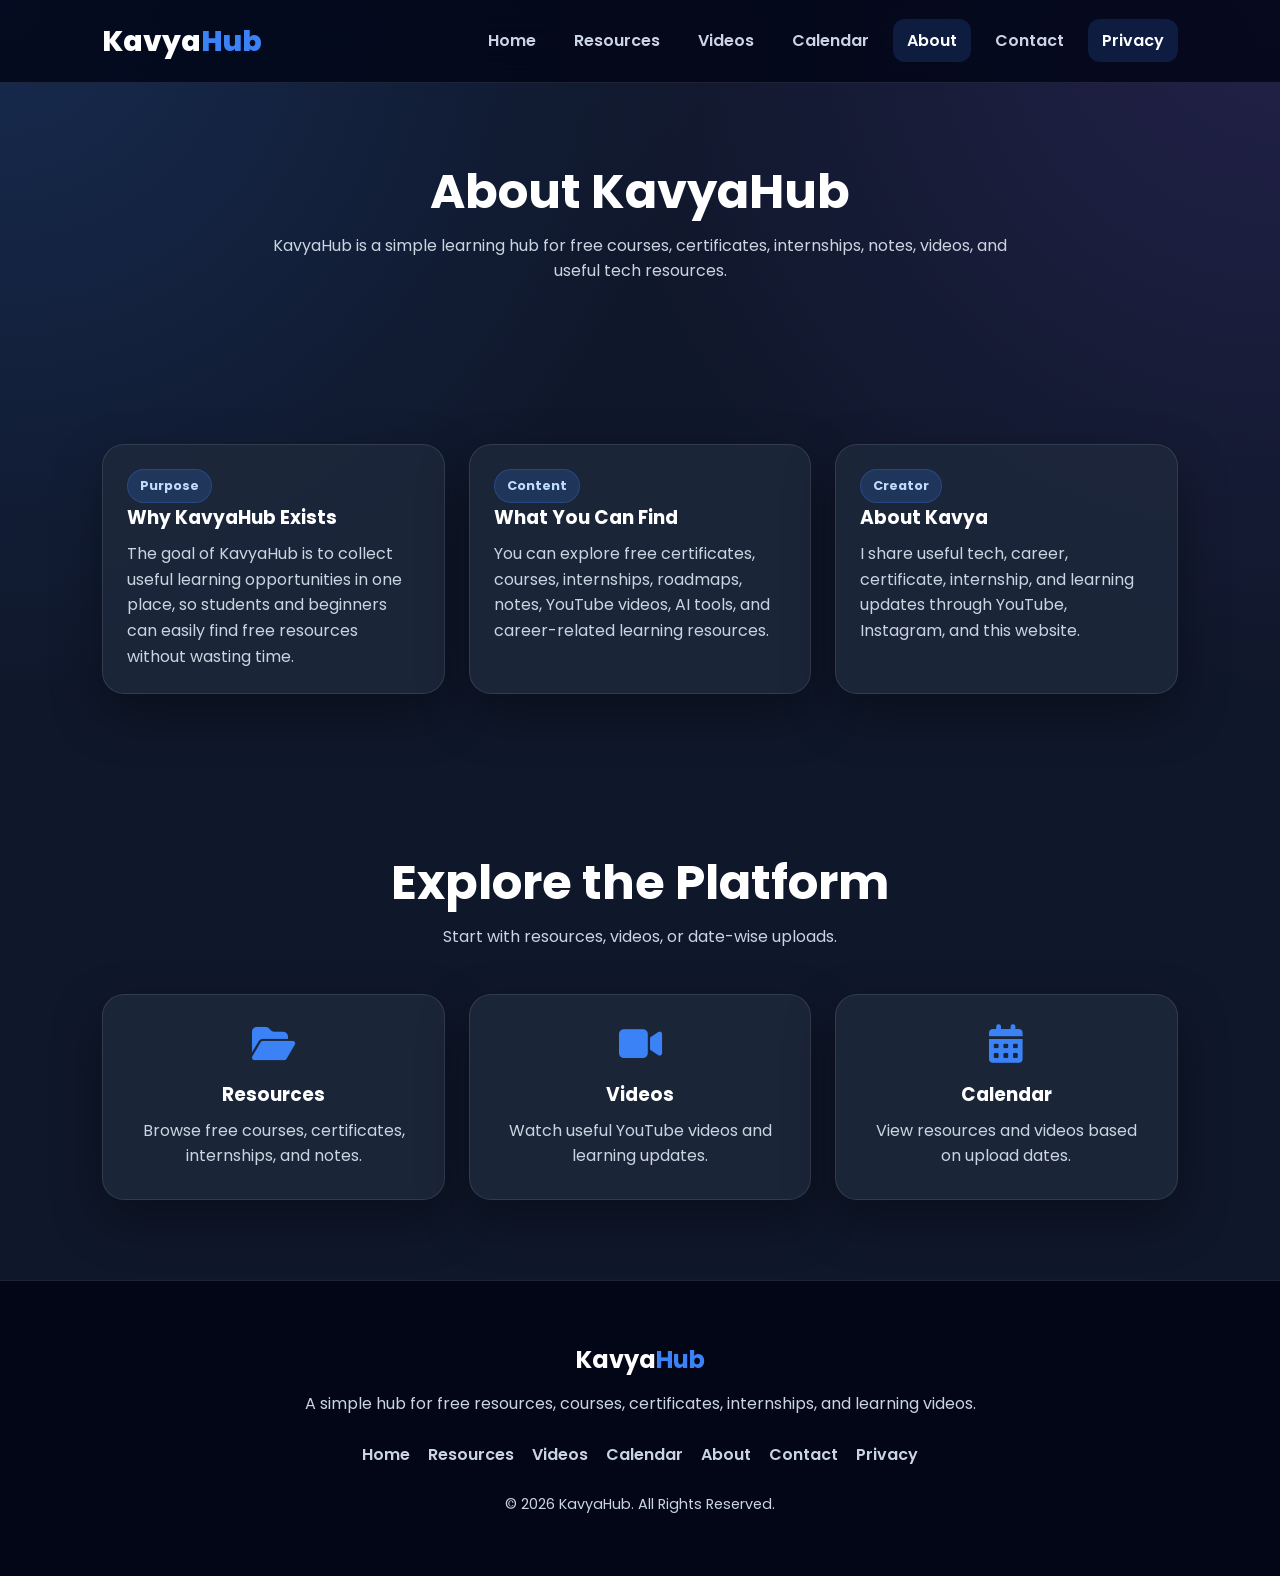
==== about.html @ aa21475f "Add resource view counter" ====
<!DOCTYPE html>
<html lang="en">
<head>
  <meta charset="UTF-8" />
  <meta name="viewport" content="width=device-width, initial-scale=1.0" />

  <title>About | KavyaHub</title>

  <link rel="stylesheet" href="css/style.css" />
  <link rel="stylesheet" href="css/responsive.css" />

  <link rel="preconnect" href="https://fonts.googleapis.com" />
  <link
    href="https://fonts.googleapis.com/css2?family=Poppins:wght@400;500;600;700;800&display=swap"
    rel="stylesheet"
  />

  <link
    rel="stylesheet"
    href="https://cdnjs.cloudflare.com/ajax/libs/font-awesome/6.5.1/css/all.min.css"
  />
</head>

<body>

<header class="main-header">
  <nav class="navbar">
    <div class="logo">
      <a href="index.html">Kavya<span>Hub</span></a>
    </div>

    <ul class="nav-links" id="navLinks">
      <li><a href="index.html">Home</a></li>
      <li><a href="resources.html">Resources</a></li>
      <li><a href="videos.html">Videos</a></li>
      <li><a href="calendar.html">Calendar</a></li>
      <li><a href="about.html">About</a></li>
      <li><a href="contact.html">Contact</a></li>
      <li><a href="privacy.html" class="active">Privacy</a></li>
    </ul>

    <div class="menu-icon" id="menuIcon">
      <i class="fa-solid fa-bars"></i>
    </div>
  </nav>
</header>

<section class="resources-hero">
  <div class="section-heading">
    <h1>About KavyaHub</h1>
    <p>
      KavyaHub is a simple learning hub for free courses, certificates,
      internships, notes, videos, and useful tech resources.
    </p>
  </div>
</section>

<section class="latest-section">
  <div class="latest-grid">

    <div class="resource-card">
      <span class="tag">Purpose</span>
      <h3>Why KavyaHub Exists</h3>
      <p>
        The goal of KavyaHub is to collect useful learning opportunities in one place,
        so students and beginners can easily find free resources without wasting time.
      </p>
    </div>

    <div class="resource-card">
      <span class="tag">Content</span>
      <h3>What You Can Find</h3>
      <p>
        You can explore free certificates, courses, internships, roadmaps, notes,
        YouTube videos, AI tools, and career-related learning resources.
      </p>
    </div>

    <div class="resource-card">
      <span class="tag">Creator</span>
      <h3>About Kavya</h3>
      <p>
        I share useful tech, career, certificate, internship, and learning updates
        through YouTube, Instagram, and this website.
      </p>
    </div>

  </div>
</section>

<section class="category-section">
  <div class="section-heading">
    <h2>Explore the Platform</h2>
    <p>Start with resources, videos, or date-wise uploads.</p>
  </div>

  <div class="category-grid">

    <a href="resources.html" class="category-card">
      <i class="fa-solid fa-folder-open"></i>
      <h3>Resources</h3>
      <p>Browse free courses, certificates, internships, and notes.</p>
    </a>

    <a href="videos.html" class="category-card">
      <i class="fa-solid fa-video"></i>
      <h3>Videos</h3>
      <p>Watch useful YouTube videos and learning updates.</p>
    </a>

    <a href="calendar.html" class="category-card">
      <i class="fa-solid fa-calendar-days"></i>
      <h3>Calendar</h3>
      <p>View resources and videos based on upload dates.</p>
    </a>

  </div>
</section>

<footer class="footer">
  <div class="footer-content">
    <h2>Kavya<span>Hub</span></h2>

    <p>
      A simple hub for free resources, courses, certificates, internships, and learning videos.
    </p>

    <div class="footer-links">
      <a href="index.html">Home</a>
      <a href="resources.html">Resources</a>
      <a href="videos.html">Videos</a>
      <a href="calendar.html">Calendar</a>
      <a href="about.html">About</a>
      <a href="contact.html">Contact</a>
      <a href="privacy.html">Privacy</a>
    </div>

    <p class="copyright">
      © 2026 KavyaHub. All Rights Reserved.
    </p>
  </div>
</footer>

<script src="js/main.js"></script>

</body>
</html>
---- css/style.css ----
* {
  margin: 0;
  padding: 0;
  box-sizing: border-box;
}

:root {
  --primary: #3b82f6;
  --secondary: #8b5cf6;
  --accent: #06b6d4;
  --dark: #020617;
  --bg: #0f172a;
  --card: rgba(30, 41, 59, 0.85);
  --card-solid: #1e293b;
  --border: rgba(148, 163, 184, 0.18);
  --text: #ffffff;
  --text-light: #cbd5e1;
  --muted: #94a3b8;
  --success: #22c55e;
  --danger: #ef4444;
  --shadow: 0 20px 50px rgba(0, 0, 0, 0.35);
}

html {
  scroll-behavior: smooth;
}

body {
  font-family: "Poppins", sans-serif;
  background:
    radial-gradient(circle at top left, rgba(59,130,246,0.18), transparent 35%),
    radial-gradient(circle at top right, rgba(139,92,246,0.15), transparent 35%),
    var(--bg);
  color: var(--text);
  line-height: 1.6;
  min-height: 100vh;
  overflow-x: hidden;
}

a {
  text-decoration: none;
  color: inherit;
}

img {
  max-width: 100%;
}

section {
  padding: 80px 8%;
}

.section-heading {
  text-align: center;
  margin-bottom: 45px;
}

.section-heading h1,
.section-heading h2 {
  font-size: clamp(2rem, 4vw, 3rem);
  margin-bottom: 12px;
  line-height: 1.2;
}

.section-heading p {
  color: var(--text-light);
  max-width: 760px;
  margin: auto;
}

/* BUTTONS */

.btn,
.small-btn,
.unlock-btn,
.continue-btn,
.video-watch-btn {
  border: none;
  cursor: pointer;
  font-family: inherit;
  font-weight: 700;
  transition: 0.25s ease;
}

.btn {
  padding: 14px 28px;
  border-radius: 14px;
  display: inline-flex;
  align-items: center;
  justify-content: center;
}

.primary-btn,
.small-btn,
.unlock-btn,
.video-watch-btn {
  background: linear-gradient(135deg, var(--primary), var(--secondary));
  color: white;
  box-shadow: 0 10px 25px rgba(59, 130, 246, 0.25);
}

.secondary-btn {
  border: 1px solid var(--border);
  color: white;
  background: rgba(255,255,255,0.04);
}

.primary-btn:hover,
.secondary-btn:hover,
.small-btn:hover,
.unlock-btn:hover,
.video-watch-btn:hover,
.continue-btn:hover {
  transform: translateY(-3px);
}

.small-btn {
  padding: 11px 18px;
  border-radius: 10px;
  font-size: 0.9rem;
}

.unlock-btn {
  width: 100%;
  margin-top: 20px;
  padding: 13px;
  border-radius: 12px;
}

/* NAVBAR */

.main-header {
  position: sticky;
  top: 0;
  z-index: 999;
  background: rgba(2, 6, 23, 0.82);
  backdrop-filter: blur(18px);
  border-bottom: 1px solid var(--border);
}

.navbar {
  display: flex;
  justify-content: space-between;
  align-items: center;
  padding: 18px 8%;
}

.logo a {
  font-size: 1.8rem;
  font-weight: 800;
}

.logo span {
  color: var(--primary);
}

.nav-links {
  display: flex;
  align-items: center;
  list-style: none;
  gap: 10px;
}

.nav-links a {
  color: var(--text-light);
  font-weight: 600;
  padding: 10px 14px;
  border-radius: 12px;
  transition: 0.25s;
}

.nav-links a.active,
.nav-links a:hover {
  color: white;
  background: rgba(59,130,246,0.16);
}

.menu-icon {
  display: none;
  font-size: 1.5rem;
  cursor: pointer;
}

/* HERO */

.hero-section {
  min-height: 88vh;
  display: flex;
  align-items: center;
  justify-content: center;
}

.resources-hero {
  padding-bottom: 35px;
}

.hero-content {
  text-align: center;
  max-width: 920px;
}

.profile-image {
  width: 170px;
  height: 170px;
  border-radius: 50%;
  border: 4px solid rgba(59,130,246,0.9);
  object-fit: cover;
  box-shadow: 0 0 45px rgba(59,130,246,0.35);
  margin-bottom: 25px;
}

.hero-content h1 {
  font-size: clamp(2.2rem, 5vw, 4rem);
  margin-bottom: 15px;
  line-height: 1.15;
}

.hero-content span {
  background: linear-gradient(135deg, var(--primary), var(--secondary), var(--accent));
  -webkit-background-clip: text;
  color: transparent;
}

.hero-bio {
  color: var(--text-light);
  max-width: 760px;
  margin: auto;
}

.hero-buttons {
  margin-top: 32px;
  display: flex;
  justify-content: center;
  gap: 16px;
  flex-wrap: wrap;
}

/* SEARCH */

.search-section {
  padding-top: 15px;
  padding-bottom: 30px;
}

.search-box {
  width: 100%;
  max-width: 780px;
  margin: auto;
  background: rgba(30,41,59,0.88);
  border: 1px solid var(--border);
  border-radius: 18px;
  padding: 16px 20px;
  display: flex;
  align-items: center;
  gap: 14px;
  box-shadow: var(--shadow);
}

.search-box input {
  width: 100%;
  background: transparent;
  border: none;
  outline: none;
  color: white;
  font-size: 1rem;
  font-family: inherit;
}

.search-box input::placeholder {
  color: var(--muted);
}

.search-box i {
  color: var(--primary);
  font-size: 1.1rem;
}

/* FILTERS */

.filter-section {
  padding-top: 10px;
  padding-bottom: 35px;
}

.filter-container {
  display: flex;
  justify-content: center;
  gap: 12px;
  flex-wrap: wrap;
}

.filter-btn,
.video-filter-btn {
  padding: 11px 18px;
  border-radius: 999px;
  background: rgba(30,41,59,0.8);
  border: 1px solid var(--border);
  color: var(--text-light);
  cursor: pointer;
  font-family: inherit;
  font-weight: 600;
  transition: 0.25s;
}

.filter-btn.active,
.filter-btn:hover,
.video-filter-btn.active,
.video-filter-btn:hover {
  background: linear-gradient(135deg, var(--primary), var(--secondary));
  color: white;
}

/* CARDS COMMON */

.social-cards,
.category-grid,
.latest-grid,
.resources-grid,
.video-grid {
  display: grid;
  grid-template-columns: repeat(auto-fit, minmax(260px, 1fr));
  gap: 24px;
}

.social-card,
.category-card,
.resource-card,
.account-card,
.featured-card,
.video-card {
  background: var(--card);
  border: 1px solid var(--border);
  border-radius: 22px;
  box-shadow: var(--shadow);
  transition: 0.25s ease;
}

.social-card:hover,
.category-card:hover,
.resource-card:hover,
.account-card:hover,
.video-card:hover,
.featured-card:hover {
  transform: translateY(-6px);
  border-color: rgba(59,130,246,0.45);
}

.social-card,
.category-card {
  padding: 30px;
  text-align: center;
}

.social-card i,
.category-card i {
  font-size: 2.4rem;
  margin-bottom: 16px;
  color: var(--primary);
}

.social-card h3,
.category-card h3,
.resource-card h3 {
  margin-bottom: 8px;
}

.social-card p,
.category-card p,
.resource-card p {
  color: var(--text-light);
}

/* ACCOUNT */

.account-list {
  display: flex;
  flex-direction: column;
  gap: 18px;
}

.account-card {
  padding: 22px;
  display: flex;
  align-items: center;
  justify-content: space-between;
  gap: 18px;
}

.account-card i {
  font-size: 2rem;
  color: var(--primary);
}

/* RESOURCE */

.resource-card {
  padding: 24px;
  overflow: hidden;
}

.resource-card small {
  display: inline-block;
  color: var(--muted);
  margin-top: 12px;
}

.tag {
  display: inline-flex;
  background: rgba(59,130,246,0.18);
  color: #bfdbfe;
  border: 1px solid rgba(59,130,246,0.25);
  padding: 6px 12px;
  border-radius: 999px;
  font-size: 0.8rem;
  font-weight: 700;
  text-transform: capitalize;
}

/* FEATURED */

.featured-resource {
  padding-top: 25px;
  padding-bottom: 45px;
}

.featured-card {
  max-width: 980px;
  margin: auto;
  padding: 34px;
  text-align: center;
  background:
    linear-gradient(135deg, rgba(59,130,246,0.16), rgba(139,92,246,0.12)),
    var(--card);
}

.featured-badge {
  display: inline-flex;
  margin-bottom: 16px;
  padding: 8px 14px;
  border-radius: 999px;
  background: rgba(250,204,21,0.12);
  color: #fde68a;
  border: 1px solid rgba(250,204,21,0.25);
  font-weight: 700;
}

.featured-actions {
  display: flex;
  justify-content: center;
  gap: 14px;
  margin-top: 20px;
  flex-wrap: wrap;
}

.featured-actions .unlock-btn,
.featured-actions .video-watch-btn {
  width: auto;
  margin-top: 0;
  padding: 13px 22px;
}

/* COUNT */

.resource-count-section {
  padding-top: 10px;
  padding-bottom: 20px;
  text-align: center;
}

.resource-count-section h3 {
  color: var(--text-light);
}

.resource-count-section span {
  color: white;
}

/* VIDEO */

.video-grid {
  grid-template-columns: repeat(auto-fit, minmax(320px, 1fr));
}

.video-card {
  overflow: hidden;
}

.video-card iframe {
  width: 100%;
  height: 250px;
  border: none;
}

.video-card h3 {
  padding: 20px;
}

.video-thumbnail {
  width: 100%;
  height: 220px;
  object-fit: contain;
  background: #020617;
  border-radius: 16px;
  margin-bottom: 16px;
  border: 1px solid var(--border);
}

.center-btn {
  text-align: center;
  margin-top: 35px;
}

/* EMPTY STATE */

.empty-state {
  text-align: center;
  padding: 55px 20px;
  color: var(--text-light);
}

.empty-state i {
  font-size: 3rem;
  color: var(--primary);
  margin-bottom: 15px;
}

/* POPUP */

.popup-overlay {
  position: fixed;
  inset: 0;
  background: rgba(2,6,23,0.82);
  backdrop-filter: blur(8px);
  display: none;
  justify-content: center;
  align-items: center;
  z-index: 9999;
  padding: 20px;
}

.popup-box {
  background: #1e293b;
  width: 100%;
  max-width: 520px;
  padding: 34px;
  border-radius: 24px;
  text-align: center;
  position: relative;
  border: 1px solid var(--border);
  box-shadow: var(--shadow);
}

.popup-box h2 {
  margin-bottom: 12px;
}

.popup-box p {
  color: var(--text-light);
}

.popup-close {
  position: absolute;
  top: 14px;
  right: 14px;
  background: rgba(255,255,255,0.06);
  color: white;
  border: none;
  cursor: pointer;
  font-size: 1.1rem;
  width: 36px;
  height: 36px;
  border-radius: 50%;
}

.popup-buttons {
  display: flex;
  gap: 14px;
  margin-top: 24px;
  justify-content: center;
  flex-wrap: wrap;
}

.popup-social-btn {
  padding: 13px 20px;
  border-radius: 13px;
  color: white;
  font-weight: 700;
  min-width: 145px;
  transition: 0.25s;
}

.popup-social-btn:hover {
  transform: translateY(-3px);
}

.youtube-btn {
  background: #ff0000;
}

.insta-btn {
  background: linear-gradient(135deg, #f58529, #dd2a7b, #8134af);
}

.continue-btn {
  width: 100%;
  margin-top: 20px;
  padding: 14px;
  border-radius: 13px;
  background: var(--success);
  color: white;
}

/* FOOTER */

.footer {
  background: rgba(2,6,23,0.95);
  border-top: 1px solid var(--border);
  padding: 60px 8%;
  text-align: center;
}

.footer-content h2 {
  margin-bottom: 12px;
}

.footer-content span {
  color: var(--primary);
}

.footer-content p {
  color: var(--text-light);
}

.footer-links {
  margin: 25px 0;
  display: flex;
  justify-content: center;
  gap: 18px;
  flex-wrap: wrap;
}

.footer-links a {
  color: var(--text-light);
  font-weight: 600;
}

.footer-links a:hover {
  color: var(--primary);
}

.copyright {
  margin-top: 20px;
  font-size: 0.9rem;
}

.filter-toggle-btn {
  background: linear-gradient(135deg, var(--primary), var(--secondary));
  color: white;
  border: none;
  padding: 10px 14px;
  border-radius: 12px;
  cursor: pointer;
  font-weight: 700;
  display: flex;
  align-items: center;
  gap: 8px;
}

.filter-panel-section {
  padding-top: 0;
  padding-bottom: 30px;
}

.filter-panel {
  max-width: 780px;
  margin: auto;
  background: rgba(30, 41, 59, 0.92);
  border: 1px solid var(--border);
  border-radius: 18px;
  padding: 18px;
  box-shadow: var(--shadow);
}

.filter-panel-header {
  display: flex;
  align-items: center;
  justify-content: space-between;
  margin-bottom: 15px;
}

.filter-panel-header button {
  background: rgba(239, 68, 68, 0.18);
  color: #fecaca;
  border: 1px solid rgba(239, 68, 68, 0.3);
  padding: 8px 12px;
  border-radius: 10px;
  cursor: pointer;
}

.filter-options {
  display: grid;
  grid-template-columns: repeat(auto-fit, minmax(150px, 1fr));
  gap: 12px;
}

.filter-options label {
  background: rgba(15, 23, 42, 0.8);
  border: 1px solid var(--border);
  padding: 12px;
  border-radius: 12px;
  cursor: pointer;
  color: var(--text-light);
  display: flex;
  gap: 10px;
  align-items: center;
}

.active-filters {
  margin-top: 15px;
  display: flex;
  gap: 8px;
  flex-wrap: wrap;
}

.active-filter-chip {
  background: rgba(59, 130, 246, 0.18);
  color: #bfdbfe;
  border: 1px solid rgba(59, 130, 246, 0.25);
  padding: 6px 10px;
  border-radius: 999px;
  font-size: 0.8rem;
}

.tag-row {
  display: flex;
  flex-wrap: wrap;
  gap: 8px;
  margin-bottom: 12px;
}
---- css/responsive.css ----
@media (max-width: 1100px) {
  section {
    padding: 70px 6%;
  }

  .navbar {
    padding: 18px 6%;
  }

  .resources-grid,
  .latest-grid,
  .category-grid,
  .social-cards {
    grid-template-columns: repeat(auto-fit, minmax(240px, 1fr));
  }
}

@media (max-width: 768px) {
  section {
    padding: 55px 5%;
  }

  .navbar {
    padding: 16px 5%;
  }

  .menu-icon {
    display: block;
    color: white;
  }

  .nav-links {
    position: fixed;
    top: 70px;
    right: -100%;
    width: 82%;
    max-width: 320px;
    height: calc(100vh - 70px);
    background: rgba(2, 6, 23, 0.98);
    border-left: 1px solid rgba(148, 163, 184, 0.18);
    flex-direction: column;
    align-items: stretch;
    justify-content: flex-start;
    padding: 25px;
    transition: 0.35s ease;
    gap: 12px;
    z-index: 999;
  }

  .nav-links.active {
    right: 0;
  }

  .nav-links li {
    width: 100%;
  }

  .nav-links a {
    display: block;
    width: 100%;
    padding: 14px 16px;
  }

  .hero-section {
    min-height: auto;
    padding-top: 70px;
    padding-bottom: 70px;
  }

  .hero-content h1 {
    font-size: 2.2rem;
  }

  .hero-bio {
    font-size: 0.95rem;
  }

  .hero-buttons,
  .featured-actions {
    flex-direction: column;
    align-items: center;
  }

  .btn,
  .featured-actions .unlock-btn,
  .featured-actions .video-watch-btn {
    width: 100%;
    max-width: 320px;
  }

  .section-heading {
    margin-bottom: 32px;
  }

  .section-heading h1,
  .section-heading h2 {
    font-size: 2rem;
  }

  .search-box {
    max-width: 100%;
    padding: 14px 16px;
  }

  .filter-container {
    justify-content: flex-start;
    overflow-x: auto;
    flex-wrap: nowrap;
    padding-bottom: 8px;
  }

  .filter-btn,
  .video-filter-btn {
    flex: 0 0 auto;
    white-space: nowrap;
  }

  .resources-grid,
  .latest-grid,
  .category-grid,
  .social-cards,
  .video-grid {
    grid-template-columns: 1fr;
  }

  .resource-card,
  .category-card,
  .social-card,
  .featured-card {
    border-radius: 18px;
  }

  .account-card {
    flex-direction: column;
    text-align: center;
  }

  .video-thumbnail {
    height: 200px;
  }

  .popup-buttons {
    flex-direction: column;
  }

  .popup-social-btn {
    width: 100%;
  }

  .footer-links {
    gap: 12px;
  }
}

@media (max-width: 480px) {
  section {
    padding: 45px 4%;
  }

  .logo a {
    font-size: 1.45rem;
  }

  .hero-content h1 {
    font-size: 1.85rem;
  }

  .section-heading h1,
  .section-heading h2 {
    font-size: 1.65rem;
  }

  .profile-image {
    width: 125px;
    height: 125px;
  }

  .resource-card,
  .category-card,
  .social-card,
  .featured-card,
  .popup-box {
    padding: 20px;
  }

  .video-thumbnail {
    height: 180px;
  }

  .small-btn,
  .unlock-btn {
    width: 100%;
    text-align: center;
  }

  .resource-card div[style*="display:flex"] {
    flex-direction: column;
  }
}

@media (max-width: 360px) {
  .hero-content h1 {
    font-size: 1.6rem;
  }

  .hero-bio,
  .section-heading p,
  .resource-card p {
    font-size: 0.9rem;
  }

  .video-thumbnail {
    height: 160px;
  }
}

@media (max-width: 600px) {
  .popup-overlay {
    align-items: flex-end;
    padding: 0;
  }

  .popup-box {
    width: 100%;
    max-width: 100%;
    border-radius: 24px 24px 0 0;
    padding: 24px 18px;
  }

  .popup-buttons {
    flex-direction: column;
    gap: 12px;
  }

  .popup-social-btn,
  .continue-btn {
    width: 100%;
    text-align: center;
    font-size: 0.95rem;
  }
}

@media (max-width: 600px) {
  .popup-overlay {
    align-items: flex-end;
    justify-content: center;
    padding: 0;
    overflow-x: hidden;
  }

  .popup-box {
    width: 100%;
    max-width: 100%;
    max-height: 80vh;
    overflow-y: auto;
    border-radius: 24px 24px 0 0;
    padding: 26px 18px 22px;
    margin: 0;
  }

  .popup-box h2 {
    font-size: 1.25rem;
    line-height: 1.3;
    padding: 0 28px;
  }

  .popup-box p {
    font-size: 0.92rem;
    line-height: 1.6;
    max-width: 100%;
    word-break: normal;
  }

  .popup-buttons {
    width: 100%;
    flex-direction: column;
    gap: 12px;
  }

  .popup-social-btn,
  .continue-btn {
    width: 100%;
    min-width: 0;
    display: block;
    text-align: center;
    padding: 14px 16px;
  }

  .popup-close {
    top: 12px;
    right: 12px;
  }
}

/* FINAL MOBILE POPUP FIX */
@media (max-width: 600px) {
  html,
  body {
    width: 100%;
    max-width: 100%;
    overflow-x: hidden !important;
  }

  .popup-overlay {
    position: fixed !important;
    inset: 0 !important;
    width: 100vw !important;
    height: 100dvh !important;
    padding: 0 10px 10px !important;
    display: none;
    align-items: flex-end !important;
    justify-content: center !important;
    overflow: hidden !important;
  }

  .popup-box {
    width: calc(100vw - 20px) !important;
    max-width: calc(100vw - 20px) !important;
    margin: 0 auto !important;
    padding: 22px 16px 18px !important;
    border-radius: 22px !important;
    transform: none !important;
  }

  .popup-box h2 {
    font-size: 1.15rem !important;
    line-height: 1.35 !important;
    padding: 0 32px !important;
  }

  .popup-box p {
    font-size: 0.88rem !important;
    line-height: 1.55 !important;
    white-space: normal !important;
    overflow-wrap: break-word !important;
  }

  .popup-buttons {
    width: 100% !important;
    display: flex !important;
    flex-direction: column !important;
    gap: 10px !important;
  }

  .popup-social-btn,
  .continue-btn {
    width: 100% !important;
    max-width: 100% !important;
    min-width: 0 !important;
    display: block !important;
    text-align: center !important;
    padding: 13px 14px !important;
    font-size: 0.9rem !important;
  }

  .popup-close {
    top: 10px !important;
    right: 10px !important;
  }
}
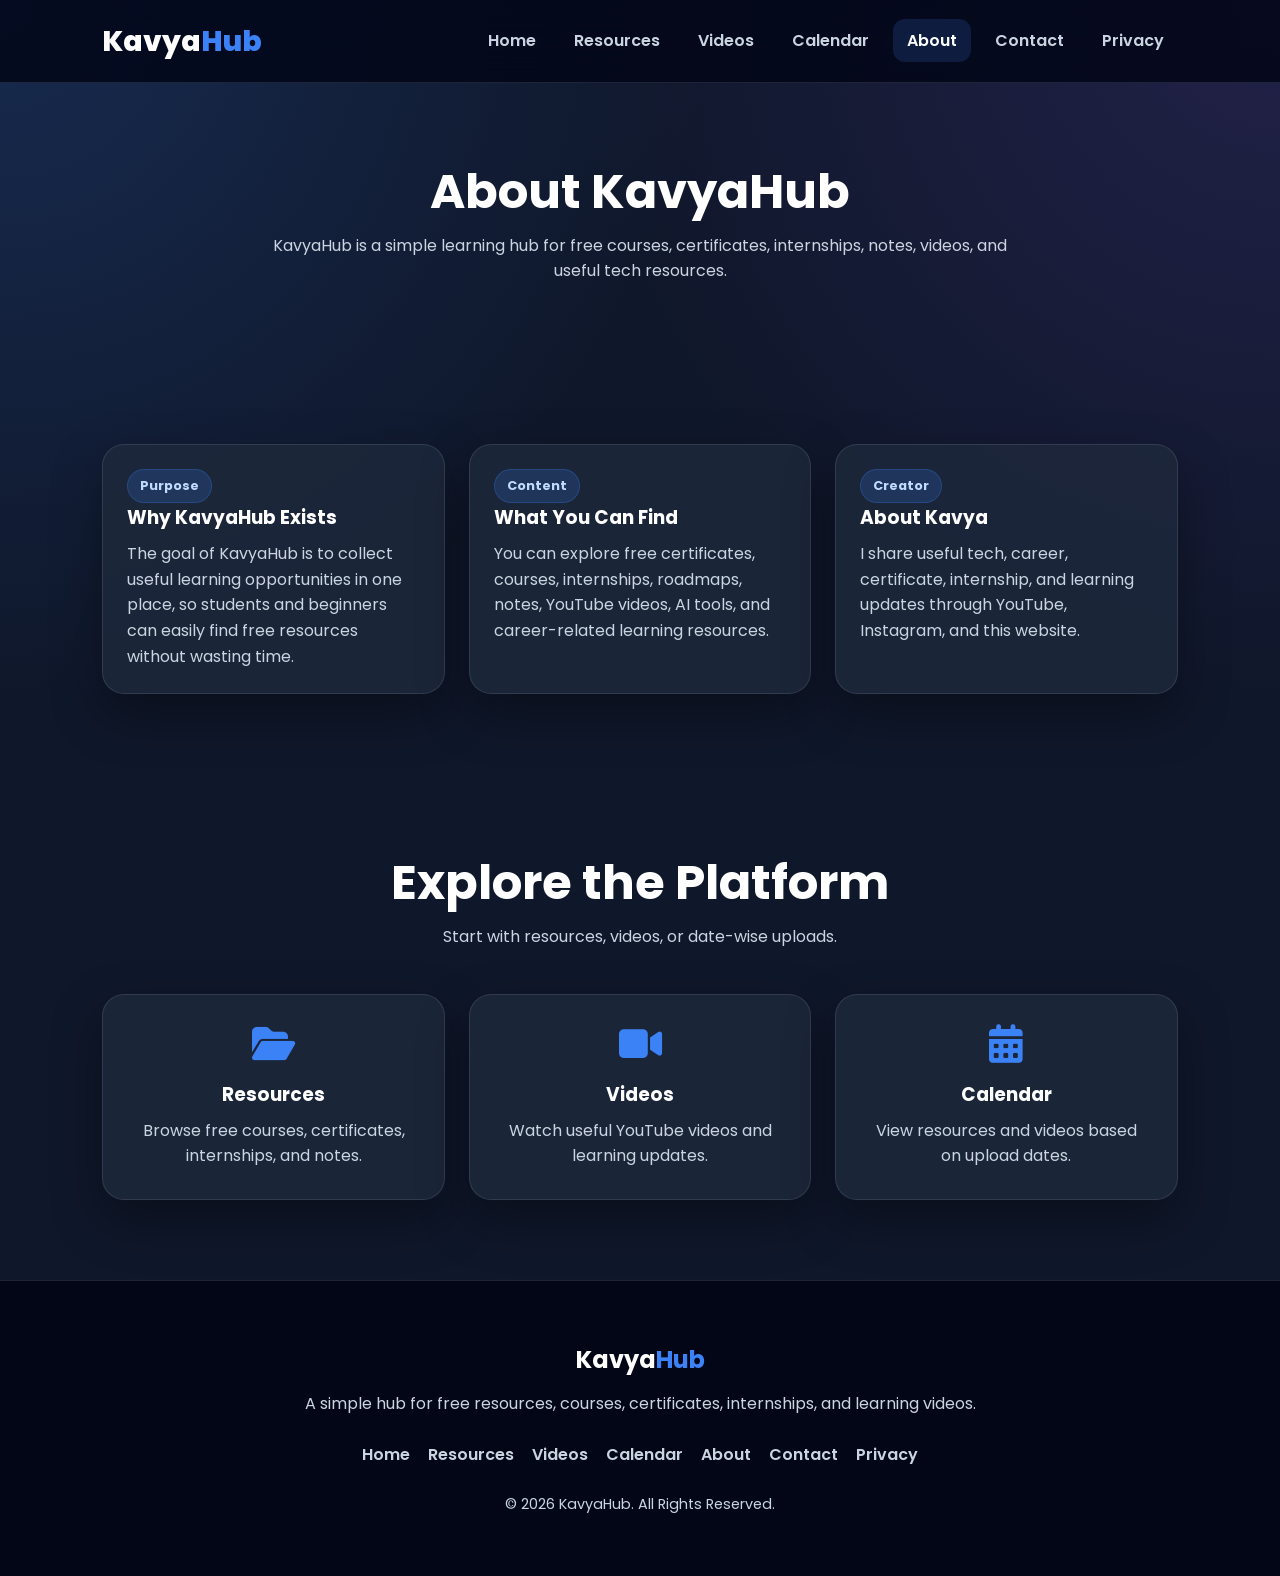
==== commit 64d7cef8: "Feat/Refactor: Complete website overhaul - performance optimized, database secured, and fluid mobile" ====
--- a/about.html
+++ b/about.html
@@ -5,143 +5,121 @@
   <meta name="viewport" content="width=device-width, initial-scale=1.0" />
 
   <title>About | KavyaHub</title>
+  <meta name="description" content="Learn more about KavyaHub, why it exists, what you can find here, and details about the creator." />
 
   <link rel="stylesheet" href="css/style.css" />
   <link rel="stylesheet" href="css/responsive.css" />
 
   <link rel="preconnect" href="https://fonts.googleapis.com" />
-  <link
-    href="https://fonts.googleapis.com/css2?family=Poppins:wght@400;500;600;700;800&display=swap"
-    rel="stylesheet"
-  />
+  <link href="https://fonts.googleapis.com/css2?family=Poppins:wght@400;500;600;700;800&display=swap" rel="stylesheet" />
 
-  <link
-    rel="stylesheet"
-    href="https://cdnjs.cloudflare.com/ajax/libs/font-awesome/6.5.1/css/all.min.css"
-  />
+  <link rel="stylesheet" href="https://cdnjs.cloudflare.com/ajax/libs/font-awesome/6.5.1/css/all.min.css" />
 </head>
 
 <body>
 
-<header class="main-header">
-  <nav class="navbar">
-    <div class="logo">
-      <a href="index.html">Kavya<span>Hub</span></a>
+  <header class="main-header">
+    <nav class="navbar">
+      <div class="logo">
+        <a href="index.html">Kavya<span>Hub</span></a>
+      </div>
+
+      <ul class="nav-links" id="navLinks">
+        <li><a href="index.html">Home</a></li>
+        <li><a href="resources.html">Resources</a></li>
+        <li><a href="videos.html">Videos</a></li>
+        <li><a href="calendar.html">Calendar</a></li>
+        <li><a href="about.html">About</a></li>
+        <li><a href="contact.html">Contact</a></li>
+        <li><a href="privacy.html">Privacy</a></li>
+      </ul>
+
+      <div class="menu-icon" id="menuIcon">
+        <i class="fa-solid fa-bars"></i>
+      </div>
+    </nav>
+  </header>
+
+  <main>
+
+    <section class="resources-hero">
+      <div class="section-heading">
+        <h1>About KavyaHub</h1>
+        <p>KavyaHub is a simple learning hub for free courses, certificates, internships, notes, videos, and useful tech resources.</p>
+      </div>
+    </section>
+
+    <section class="latest-section">
+      <div class="latest-grid">
+        <div class="resource-card">
+          <span class="tag">Purpose</span>
+          <h3>Why KavyaHub Exists</h3>
+          <p>The goal of KavyaHub is to collect useful learning opportunities in one place, so students and beginners can easily find free resources without wasting time.</p>
+        </div>
+
+        <div class="resource-card">
+          <span class="tag">Content</span>
+          <h3>What You Can Find</h3>
+          <p>You can explore free certificates, courses, internships, roadmaps, notes, YouTube videos, AI tools, and career-related learning resources.</p>
+        </div>
+
+        <div class="resource-card">
+          <span class="tag">Creator</span>
+          <h3>About Kavya</h3>
+          <p>I share useful tech, career, certificate, internship, and learning updates through YouTube, Instagram, and this website.</p>
+        </div>
+      </div>
+    </section>
+
+    <section class="category-section">
+      <div class="section-heading">
+        <h2>Explore the Platform</h2>
+        <p>Start with resources, videos, or date-wise uploads.</p>
+      </div>
+
+      <div class="category-grid">
+        <a href="resources.html" class="category-card">
+          <i class="fa-solid fa-folder-open"></i>
+          <h3>Resources</h3>
+          <p>Browse free courses, certificates, internships, and notes.</p>
+        </a>
+
+        <a href="videos.html" class="category-card">
+          <i class="fa-solid fa-video"></i>
+          <h3>Videos</h3>
+          <p>Watch useful YouTube videos and learning updates.</p>
+        </a>
+
+        <a href="calendar.html" class="category-card">
+          <i class="fa-solid fa-calendar-days"></i>
+          <h3>Calendar</h3>
+          <p>View resources and videos based on upload dates.</p>
+        </a>
+      </div>
+    </section>
+
+  </main>
+
+  <footer class="footer">
+    <div class="footer-content">
+      <h2>Kavya<span>Hub</span></h2>
+      <p>A simple hub for free resources, courses, certificates, internships, and learning videos.</p>
+
+      <div class="footer-links">
+        <a href="index.html">Home</a>
+        <a href="resources.html">Resources</a>
+        <a href="videos.html">Videos</a>
+        <a href="calendar.html">Calendar</a>
+        <a href="about.html">About</a>
+        <a href="contact.html">Contact</a>
+        <a href="privacy.html">Privacy</a>
+      </div>
+
+      <p class="copyright">© 2026 KavyaHub. All Rights Reserved.</p>
     </div>
+  </footer>
 
-    <ul class="nav-links" id="navLinks">
-      <li><a href="index.html">Home</a></li>
-      <li><a href="resources.html">Resources</a></li>
-      <li><a href="videos.html">Videos</a></li>
-      <li><a href="calendar.html">Calendar</a></li>
-      <li><a href="about.html">About</a></li>
-      <li><a href="contact.html">Contact</a></li>
-      <li><a href="privacy.html" class="active">Privacy</a></li>
-    </ul>
-
-    <div class="menu-icon" id="menuIcon">
-      <i class="fa-solid fa-bars"></i>
-    </div>
-  </nav>
-</header>
-
-<section class="resources-hero">
-  <div class="section-heading">
-    <h1>About KavyaHub</h1>
-    <p>
-      KavyaHub is a simple learning hub for free courses, certificates,
-      internships, notes, videos, and useful tech resources.
-    </p>
-  </div>
-</section>
-
-<section class="latest-section">
-  <div class="latest-grid">
-
-    <div class="resource-card">
-      <span class="tag">Purpose</span>
-      <h3>Why KavyaHub Exists</h3>
-      <p>
-        The goal of KavyaHub is to collect useful learning opportunities in one place,
-        so students and beginners can easily find free resources without wasting time.
-      </p>
-    </div>
-
-    <div class="resource-card">
-      <span class="tag">Content</span>
-      <h3>What You Can Find</h3>
-      <p>
-        You can explore free certificates, courses, internships, roadmaps, notes,
-        YouTube videos, AI tools, and career-related learning resources.
-      </p>
-    </div>
-
-    <div class="resource-card">
-      <span class="tag">Creator</span>
-      <h3>About Kavya</h3>
-      <p>
-        I share useful tech, career, certificate, internship, and learning updates
-        through YouTube, Instagram, and this website.
-      </p>
-    </div>
-
-  </div>
-</section>
-
-<section class="category-section">
-  <div class="section-heading">
-    <h2>Explore the Platform</h2>
-    <p>Start with resources, videos, or date-wise uploads.</p>
-  </div>
-
-  <div class="category-grid">
-
-    <a href="resources.html" class="category-card">
-      <i class="fa-solid fa-folder-open"></i>
-      <h3>Resources</h3>
-      <p>Browse free courses, certificates, internships, and notes.</p>
-    </a>
-
-    <a href="videos.html" class="category-card">
-      <i class="fa-solid fa-video"></i>
-      <h3>Videos</h3>
-      <p>Watch useful YouTube videos and learning updates.</p>
-    </a>
-
-    <a href="calendar.html" class="category-card">
-      <i class="fa-solid fa-calendar-days"></i>
-      <h3>Calendar</h3>
-      <p>View resources and videos based on upload dates.</p>
-    </a>
-
-  </div>
-</section>
-
-<footer class="footer">
-  <div class="footer-content">
-    <h2>Kavya<span>Hub</span></h2>
-
-    <p>
-      A simple hub for free resources, courses, certificates, internships, and learning videos.
-    </p>
-
-    <div class="footer-links">
-      <a href="index.html">Home</a>
-      <a href="resources.html">Resources</a>
-      <a href="videos.html">Videos</a>
-      <a href="calendar.html">Calendar</a>
-      <a href="about.html">About</a>
-      <a href="contact.html">Contact</a>
-      <a href="privacy.html">Privacy</a>
-    </div>
-
-    <p class="copyright">
-      © 2026 KavyaHub. All Rights Reserved.
-    </p>
-  </div>
-</footer>
-
-<script src="js/main.js"></script>
+  <script src="js/main.js"></script>
 
 </body>
 </html>
--- a/css/style.css
+++ b/css/style.css
@@ -1,9 +1,12 @@
-* {
-  margin: 0;
-  padding: 0;
-  box-sizing: border-box;
-}
-
+/* ==========================================================================
+   KAVYAHUB - GLOBAL CENTRAL ARCHITECTURE STYLESHEET
+   Description: Core tokens, variables, generic element overrides, layout systems,
+                components, modals, and dynamic list-view blocks.
+   ========================================================================== */
+
+/* --------------------------------------------------------------------------
+   1. GLOBAL CENTRAL STYLE TOKENS
+   -------------------------------------------------------------------------- */
 :root {
   --primary: #3b82f6;
   --secondary: #8b5cf6;
@@ -21,15 +24,21 @@
   --shadow: 0 20px 50px rgba(0, 0, 0, 0.35);
 }
 
+* {
+  margin: 0;
+  padding: 0;
+  box-sizing: border-box;
+}
+
 html {
   scroll-behavior: smooth;
 }
 
 body {
   font-family: "Poppins", sans-serif;
-  background:
-    radial-gradient(circle at top left, rgba(59,130,246,0.18), transparent 35%),
-    radial-gradient(circle at top right, rgba(139,92,246,0.15), transparent 35%),
+  background: 
+    radial-gradient(circle at top left, rgba(59, 130, 246, 0.18), transparent 35%),
+    radial-gradient(circle at top right, rgba(139, 92, 246, 0.15), transparent 35%),
     var(--bg);
   color: var(--text);
   line-height: 1.6;
@@ -44,8 +53,12 @@
 
 img {
   max-width: 100%;
-}
-
+  height: auto;
+}
+
+/* --------------------------------------------------------------------------
+   2. CONTENT LAYOUT BLOCKS & STRUCTURAL HEADINGS
+   -------------------------------------------------------------------------- */
 section {
   padding: 80px 8%;
 }
@@ -68,18 +81,20 @@
   margin: auto;
 }
 
-/* BUTTONS */
-
+/* --------------------------------------------------------------------------
+   3. GLOBAL BUTTON INTERACTION HOOKS
+   -------------------------------------------------------------------------- */
 .btn,
 .small-btn,
 .unlock-btn,
 .continue-btn,
-.video-watch-btn {
+.video-watch-btn,
+.read-more-btn {
   border: none;
   cursor: pointer;
   font-family: inherit;
   font-weight: 700;
-  transition: 0.25s ease;
+  transition: transform 0.2s cubic-bezier(0.4, 0, 0.2, 1), background-color 0.2s ease, box-shadow 0.2s ease; /* Fluid acceleration transition */
 }
 
 .btn {
@@ -102,7 +117,7 @@
 .secondary-btn {
   border: 1px solid var(--border);
   color: white;
-  background: rgba(255,255,255,0.04);
+  background: rgba(255, 255, 255, 0.04);
 }
 
 .primary-btn:hover,
@@ -127,8 +142,9 @@
   border-radius: 12px;
 }
 
-/* NAVBAR */
-
+/* --------------------------------------------------------------------------
+   4. STICKY GLASSMORPHIC HEADER NAVBAR
+   -------------------------------------------------------------------------- */
 .main-header {
   position: sticky;
   top: 0;
@@ -166,13 +182,13 @@
   font-weight: 600;
   padding: 10px 14px;
   border-radius: 12px;
-  transition: 0.25s;
+  transition: background-color 0.2s ease, color 0.2s ease;
 }
 
 .nav-links a.active,
 .nav-links a:hover {
   color: white;
-  background: rgba(59,130,246,0.16);
+  background: rgba(59, 130, 246, 0.16);
 }
 
 .menu-icon {
@@ -181,8 +197,9 @@
   cursor: pointer;
 }
 
-/* HERO */
-
+/* --------------------------------------------------------------------------
+   5. LANDING HERO BLOCK SECTIONS
+   -------------------------------------------------------------------------- */
 .hero-section {
   min-height: 88vh;
   display: flex;
@@ -203,9 +220,9 @@
   width: 170px;
   height: 170px;
   border-radius: 50%;
-  border: 4px solid rgba(59,130,246,0.9);
+  border: 4px solid rgba(59, 130, 246, 0.9);
   object-fit: cover;
-  box-shadow: 0 0 45px rgba(59,130,246,0.35);
+  box-shadow: 0 0 45px rgba(59, 130, 246, 0.35);
   margin-bottom: 25px;
 }
 
@@ -235,8 +252,9 @@
   flex-wrap: wrap;
 }
 
-/* SEARCH */
-
+/* --------------------------------------------------------------------------
+   6. USER INTERACTION MODULES (SEARCH BAR & TABS)
+   -------------------------------------------------------------------------- */
 .search-section {
   padding-top: 15px;
   padding-bottom: 30px;
@@ -246,7 +264,7 @@
   width: 100%;
   max-width: 780px;
   margin: auto;
-  background: rgba(30,41,59,0.88);
+  background: rgba(30, 41, 59, 0.88);
   border: 1px solid var(--border);
   border-radius: 18px;
   padding: 16px 20px;
@@ -275,8 +293,6 @@
   font-size: 1.1rem;
 }
 
-/* FILTERS */
-
 .filter-section {
   padding-top: 10px;
   padding-bottom: 35px;
@@ -293,13 +309,13 @@
 .video-filter-btn {
   padding: 11px 18px;
   border-radius: 999px;
-  background: rgba(30,41,59,0.8);
+  background: rgba(30, 41, 59, 0.8);
   border: 1px solid var(--border);
   color: var(--text-light);
   cursor: pointer;
   font-family: inherit;
   font-weight: 600;
-  transition: 0.25s;
+  transition: background 0.2s ease, color 0.2s ease;
 }
 
 .filter-btn.active,
@@ -310,8 +326,9 @@
   color: white;
 }
 
-/* CARDS COMMON */
-
+/* --------------------------------------------------------------------------
+   7. CORE CARDS ARCHITECTURE FEED MODULES
+   -------------------------------------------------------------------------- */
 .social-cards,
 .category-grid,
 .latest-grid,
@@ -332,7 +349,7 @@
   border: 1px solid var(--border);
   border-radius: 22px;
   box-shadow: var(--shadow);
-  transition: 0.25s ease;
+  transition: transform 0.2s cubic-bezier(0.4, 0, 0.2, 1), border-color 0.2s ease;
 }
 
 .social-card:hover,
@@ -342,7 +359,7 @@
 .video-card:hover,
 .featured-card:hover {
   transform: translateY(-6px);
-  border-color: rgba(59,130,246,0.45);
+  border-color: rgba(59, 130, 246, 0.45);
 }
 
 .social-card,
@@ -370,8 +387,9 @@
   color: var(--text-light);
 }
 
-/* ACCOUNT */
-
+/* --------------------------------------------------------------------------
+   8. EXTERNAL RELATED ACCOUNTS FEEDS
+   -------------------------------------------------------------------------- */
 .account-list {
   display: flex;
   flex-direction: column;
@@ -391,8 +409,9 @@
   color: var(--primary);
 }
 
-/* RESOURCE */
-
+/* --------------------------------------------------------------------------
+   9. DYNAMIC CONTENT COMPONENT CONTROLS (PILLS, LABELS, COUNTS)
+   -------------------------------------------------------------------------- */
 .resource-card {
   padding: 24px;
   overflow: hidden;
@@ -404,11 +423,18 @@
   margin-top: 12px;
 }
 
+.tag-row {
+  display: flex;
+  flex-wrap: wrap;
+  gap: 8px;
+  margin-bottom: 12px;
+}
+
 .tag {
   display: inline-flex;
-  background: rgba(59,130,246,0.18);
+  background: rgba(59, 130, 246, 0.18);
   color: #bfdbfe;
-  border: 1px solid rgba(59,130,246,0.25);
+  border: 1px solid rgba(59, 130, 246, 0.25);
   padding: 6px 12px;
   border-radius: 999px;
   font-size: 0.8rem;
@@ -416,8 +442,23 @@
   text-transform: capitalize;
 }
 
-/* FEATURED */
-
+.resource-count-section {
+  padding-top: 10px;
+  padding-bottom: 20px;
+  text-align: center;
+}
+
+.resource-count-section h3 {
+  color: var(--text-light);
+}
+
+.resource-count-section span {
+  color: white;
+}
+
+/* --------------------------------------------------------------------------
+   10. MAIN FEATURED CARD WRAPPER
+   -------------------------------------------------------------------------- */
 .featured-resource {
   padding-top: 25px;
   padding-bottom: 45px;
@@ -428,9 +469,7 @@
   margin: auto;
   padding: 34px;
   text-align: center;
-  background:
-    linear-gradient(135deg, rgba(59,130,246,0.16), rgba(139,92,246,0.12)),
-    var(--card);
+  background: linear-gradient(135deg, rgba(59, 130, 246, 0.16), rgba(139, 92, 246, 0.12)), var(--card);
 }
 
 .featured-badge {
@@ -438,9 +477,9 @@
   margin-bottom: 16px;
   padding: 8px 14px;
   border-radius: 999px;
-  background: rgba(250,204,21,0.12);
+  background: rgba(250, 204, 21, 0.12);
   color: #fde68a;
-  border: 1px solid rgba(250,204,21,0.25);
+  border: 1px solid rgba(250, 204, 21, 0.25);
   font-weight: 700;
 }
 
@@ -459,24 +498,9 @@
   padding: 13px 22px;
 }
 
-/* COUNT */
-
-.resource-count-section {
-  padding-top: 10px;
-  padding-bottom: 20px;
-  text-align: center;
-}
-
-.resource-count-section h3 {
-  color: var(--text-light);
-}
-
-.resource-count-section span {
-  color: white;
-}
-
-/* VIDEO */
-
+/* --------------------------------------------------------------------------
+   11. SPECIFIC YOUTUBE MEDIA OVERLAY CONTEXT
+   -------------------------------------------------------------------------- */
 .video-grid {
   grid-template-columns: repeat(auto-fit, minmax(320px, 1fr));
 }
@@ -498,7 +522,7 @@
 .video-thumbnail {
   width: 100%;
   height: 220px;
-  object-fit: contain;
+  object-fit: cover;
   background: #020617;
   border-radius: 16px;
   margin-bottom: 16px;
@@ -510,8 +534,6 @@
   margin-top: 35px;
 }
 
-/* EMPTY STATE */
-
 .empty-state {
   text-align: center;
   padding: 55px 20px;
@@ -524,18 +546,179 @@
   margin-bottom: 15px;
 }
 
-/* POPUP */
-
+/* --------------------------------------------------------------------------
+   12. MUTABLE RESOURCES EXPANDABLE LIST SYSTEM (CONSOLIDATED ENHANCEMENT)
+   Optimization: Merged duplicate trailing selectors to optimize browser tree compilation
+   -------------------------------------------------------------------------- */
+#resourcesContainer {
+  display: flex;
+  flex-direction: column;
+  gap: 16px;
+}
+
+#resourcesContainer .resource-card {
+  display: grid;
+  grid-template-columns: 1fr auto;
+  gap: 14px 22px;
+  align-items: center;
+  padding: 20px 22px;
+}
+
+#resourcesContainer .tag-row {
+  grid-column: 1 / -1;
+  margin-bottom: 0;
+}
+
+#resourcesContainer .resource-card h3 {
+  margin: 0;
+  font-size: 1.15rem;
+}
+
+#resourcesContainer .resource-card small {
+  margin-top: 4px;
+}
+
+#resourcesContainer .unlock-btn {
+  width: auto;
+  min-width: 150px;
+  margin-top: 0;
+  grid-column: 2;
+  grid-row: 2 / span 3;
+}
+
+/* Expandable Descriptions & Button Anchors Engine */
+.resource-description,
+#resourcesContainer .resource-description {
+  display: -webkit-box;
+  -webkit-line-clamp: 2;
+  -webkit-box-orient: vertical;
+  overflow: hidden;
+  color: var(--text-light);
+}
+
+.resource-description.expanded,
+#resourcesContainer .resource-description.expanded {
+  display: block !important;
+  -webkit-line-clamp: unset !important;
+  overflow: visible !important;
+}
+
+.read-more-btn,
+#resourcesContainer .read-more-btn {
+  background: transparent;
+  border: none;
+  color: var(--primary);
+  font-weight: 700;
+  cursor: pointer;
+  padding: 0;
+  margin-top: 6px;
+  text-align: left;
+}
+
+/* --------------------------------------------------------------------------
+   13. ADVANCED SELECTION EXPANDABLE SIDE-PANEL SYSTEM
+   -------------------------------------------------------------------------- */
+.filter-toggle-btn {
+  background: linear-gradient(135deg, var(--primary), var(--secondary));
+  color: white;
+  border: none;
+  padding: 10px 14px;
+  border-radius: 12px;
+  cursor: pointer;
+  font-weight: 700;
+  display: flex;
+  align-items: center;
+  gap: 8px;
+}
+
+.filter-panel-section {
+  padding-top: 0;
+  padding-bottom: 30px;
+}
+
+.filter-panel {
+  max-width: 780px;
+  margin: auto;
+  background: rgba(30, 41, 59, 0.92);
+  border: 1px solid var(--border);
+  border-radius: 18px;
+  padding: 18px;
+  box-shadow: var(--shadow);
+}
+
+.filter-panel-header {
+  display: flex;
+  align-items: center;
+  justify-content: space-between;
+  margin-bottom: 15px;
+}
+
+.filter-panel-header button {
+  background: rgba(239, 68, 68, 0.18);
+  color: #fecaca;
+  border: 1px solid rgba(239, 68, 68, 0.3);
+  padding: 8px 12px;
+  border-radius: 10px;
+  cursor: pointer;
+}
+
+.filter-options {
+  display: grid;
+  grid-template-columns: repeat(auto-fit, minmax(150px, 1fr));
+  gap: 12px;
+}
+
+.filter-options label {
+  background: rgba(15, 23, 42, 0.8);
+  border: 1px solid var(--border);
+  padding: 12px;
+  border-radius: 12px;
+  cursor: pointer;
+  color: var(--text-light);
+  display: flex;
+  gap: 10px;
+  align-items: center;
+}
+
+.active-filters {
+  margin-top: 15px;
+  display: flex;
+  gap: 8px;
+  flex-wrap: wrap;
+}
+
+.active-filter-chip {
+  background: rgba(59, 130, 246, 0.18);
+  color: #bfdbfe;
+  border: 1px solid rgba(59, 130, 246, 0.25);
+  padding: 6px 10px;
+  border-radius: 999px;
+  font-size: 0.8rem;
+}
+
+/* --------------------------------------------------------------------------
+   14. MODERN PREMIUM FADE MODAL OVERLAY (RULE 5 ALIGNMENT)
+   Optimization: Shifted from structural display hacks to opacity layer transitions
+   -------------------------------------------------------------------------- */
 .popup-overlay {
   position: fixed;
   inset: 0;
-  background: rgba(2,6,23,0.82);
+  background: rgba(2, 6, 23, 0.82);
   backdrop-filter: blur(8px);
-  display: none;
+  display: flex;                 /* Kept flex to allow center constraints layout mapping */
   justify-content: center;
   align-items: center;
   z-index: 9999;
   padding: 20px;
+  opacity: 0;                     /* Native invisible layer setup */
+  pointer-events: none;           /* Disables target clicking while invisible */
+  transition: opacity 0.3s ease-in-out; /* Premium fluid fade animation */
+}
+
+/* JavaScript active lifecycle hook class synchronization */
+.popup-overlay.active {
+  opacity: 1;
+  pointer-events: auto;
 }
 
 .popup-box {
@@ -562,7 +745,7 @@
   position: absolute;
   top: 14px;
   right: 14px;
-  background: rgba(255,255,255,0.06);
+  background: rgba(255, 255, 255, 0.06);
   color: white;
   border: none;
   cursor: pointer;
@@ -586,7 +769,7 @@
   color: white;
   font-weight: 700;
   min-width: 145px;
-  transition: 0.25s;
+  transition: transform 0.2s cubic-bezier(0.4, 0, 0.2, 1);
 }
 
 .popup-social-btn:hover {
@@ -610,10 +793,11 @@
   color: white;
 }
 
-/* FOOTER */
-
+/* --------------------------------------------------------------------------
+   15. BASE TERMINAL FOOTER BRANDING
+   -------------------------------------------------------------------------- */
 .footer {
-  background: rgba(2,6,23,0.95);
+  background: rgba(2, 6, 23, 0.95);
   border-top: 1px solid var(--border);
   padding: 60px 8%;
   text-align: center;
@@ -642,6 +826,7 @@
 .footer-links a {
   color: var(--text-light);
   font-weight: 600;
+  transition: color 0.2s ease;
 }
 
 .footer-links a:hover {
@@ -651,89 +836,4 @@
 .copyright {
   margin-top: 20px;
   font-size: 0.9rem;
-}
-
-.filter-toggle-btn {
-  background: linear-gradient(135deg, var(--primary), var(--secondary));
-  color: white;
-  border: none;
-  padding: 10px 14px;
-  border-radius: 12px;
-  cursor: pointer;
-  font-weight: 700;
-  display: flex;
-  align-items: center;
-  gap: 8px;
-}
-
-.filter-panel-section {
-  padding-top: 0;
-  padding-bottom: 30px;
-}
-
-.filter-panel {
-  max-width: 780px;
-  margin: auto;
-  background: rgba(30, 41, 59, 0.92);
-  border: 1px solid var(--border);
-  border-radius: 18px;
-  padding: 18px;
-  box-shadow: var(--shadow);
-}
-
-.filter-panel-header {
-  display: flex;
-  align-items: center;
-  justify-content: space-between;
-  margin-bottom: 15px;
-}
-
-.filter-panel-header button {
-  background: rgba(239, 68, 68, 0.18);
-  color: #fecaca;
-  border: 1px solid rgba(239, 68, 68, 0.3);
-  padding: 8px 12px;
-  border-radius: 10px;
-  cursor: pointer;
-}
-
-.filter-options {
-  display: grid;
-  grid-template-columns: repeat(auto-fit, minmax(150px, 1fr));
-  gap: 12px;
-}
-
-.filter-options label {
-  background: rgba(15, 23, 42, 0.8);
-  border: 1px solid var(--border);
-  padding: 12px;
-  border-radius: 12px;
-  cursor: pointer;
-  color: var(--text-light);
-  display: flex;
-  gap: 10px;
-  align-items: center;
-}
-
-.active-filters {
-  margin-top: 15px;
-  display: flex;
-  gap: 8px;
-  flex-wrap: wrap;
-}
-
-.active-filter-chip {
-  background: rgba(59, 130, 246, 0.18);
-  color: #bfdbfe;
-  border: 1px solid rgba(59, 130, 246, 0.25);
-  padding: 6px 10px;
-  border-radius: 999px;
-  font-size: 0.8rem;
-}
-
-.tag-row {
-  display: flex;
-  flex-wrap: wrap;
-  gap: 8px;
-  margin-bottom: 12px;
 }
--- a/css/responsive.css
+++ b/css/responsive.css
@@ -1,3 +1,11 @@
+/* ==========================================================================
+   KAVYAHUB - GLOBAL RESPONSIVE RESPONSIVENESS OVERRIDES
+   Description: Clean mobile-first/desktop-down layouts cascading tree.
+   ========================================================================== */
+
+/* --------------------------------------------------------------------------
+   1. LAPTOPS & SMALL DESKTOPS DISPLAY BOUNDS
+   -------------------------------------------------------------------------- */
 @media (max-width: 1100px) {
   section {
     padding: 70px 6%;
@@ -15,6 +23,9 @@
   }
 }
 
+/* --------------------------------------------------------------------------
+   2. TABLETS & LARGE SMARTPHONES CONTROL MATRIX
+   -------------------------------------------------------------------------- */
 @media (max-width: 768px) {
   section {
     padding: 55px 5%;
@@ -29,6 +40,7 @@
     color: white;
   }
 
+  /* Slide-out Mobile Navigation Drawer Menu */
   .nav-links {
     position: fixed;
     top: 70px;
@@ -42,7 +54,7 @@
     align-items: stretch;
     justify-content: flex-start;
     padding: 25px;
-    transition: 0.35s ease;
+    transition: right 0.35s ease;
     gap: 12px;
     z-index: 999;
   }
@@ -61,6 +73,7 @@
     padding: 14px 16px;
   }
 
+  /* Hero Section Component Reflows */
   .hero-section {
     min-height: auto;
     padding-top: 70px;
@@ -102,11 +115,13 @@
     padding: 14px 16px;
   }
 
+  /* Horizontal Filter Tags Scrolling Bar Mechanism */
   .filter-container {
     justify-content: flex-start;
     overflow-x: auto;
     flex-wrap: nowrap;
     padding-bottom: 8px;
+    -webkit-overflow-scrolling: touch; /* Butter-smooth scroll on iOS */
   }
 
   .filter-btn,
@@ -115,6 +130,7 @@
     white-space: nowrap;
   }
 
+  /* Main Card Layout Collapsing Grids */
   .resources-grid,
   .latest-grid,
   .category-grid,
@@ -135,8 +151,12 @@
     text-align: center;
   }
 
+  /* Optimization: Replaced fixed height with dynamic responsive video box aspect ratios */
   .video-thumbnail {
-    height: 200px;
+    width: 100%;
+    height: auto;
+    aspect-ratio: 16 / 9;
+    object-fit: cover;
   }
 
   .popup-buttons {
@@ -152,6 +172,84 @@
   }
 }
 
+/* --------------------------------------------------------------------------
+   3. STANDARD MOBILE INTERFACES (CONSOLIDATED RE-MAPPED SINGLE PASS REGISTRY)
+   Optimization: Merged three redundant media loops into one clean semantic layer
+   -------------------------------------------------------------------------- */
+@media (max-width: 600px) {
+  /* Prevent horizontal view-shifting global bounds */
+  html, body {
+    width: 100%;
+    max-width: 100%;
+    overflow-x: hidden;
+  }
+
+  /* Fix: Removed hardcoded static display:none blocking rules to smoothly interlock with main.js active state toggles */
+  .popup-overlay {
+    position: fixed;
+    inset: 0;
+    width: 100vw;
+    height: 100dvh;
+    padding: 0 10px 10px;
+    align-items: flex-end; /* Locks popups to slide out from screen bottom like a modern iOS/Android sheet */
+    justify-content: center;
+    overflow: hidden;
+    z-index: 1000;
+  }
+
+  /* Custom Modern Mobile Floating Bottom-Sheet Module */
+  .popup-box {
+    width: calc(100vw - 20px);
+    max-width: calc(100vw - 20px);
+    max-height: 80vh;
+    overflow-y: auto;
+    margin: 0 auto;
+    padding: 22px 16px 18px;
+    border-radius: 22px;
+    transform: none;
+    -webkit-overflow-scrolling: touch;
+  }
+
+  .popup-box h2 {
+    font-size: 1.15rem;
+    line-height: 1.35;
+    padding: 0 32px;
+  }
+
+  .popup-box p {
+    font-size: 0.88rem;
+    line-height: 1.55;
+    white-space: normal;
+    overflow-wrap: break-word;
+  }
+
+  .popup-buttons {
+    width: 100%;
+    display: flex;
+    flex-direction: column;
+    gap: 10px;
+  }
+
+  .popup-social-btn,
+  .continue-btn {
+    width: 100%;
+    max-width: 100%;
+    min-width: 0;
+    display: block;
+    text-align: center;
+    padding: 13px 14px;
+    font-size: 0.9rem;
+  }
+
+  .popup-close {
+    top: 10px;
+    right: 10px;
+  }
+}
+
+/* --------------------------------------------------------------------------
+   4. ULTRA-SMALL PORTRAIT PHONES DISPLAY OPTIMIZATION
+   -------------------------------------------------------------------------- */
 @media (max-width: 480px) {
   section {
     padding: 45px 4%;
@@ -178,13 +276,12 @@
   .resource-card,
   .category-card,
   .social-card,
-  .featured-card,
-  .popup-box {
+  .featured-card {
     padding: 20px;
   }
 
   .video-thumbnail {
-    height: 180px;
+    aspect-ratio: 16 / 9;
   }
 
   .small-btn,
@@ -198,6 +295,9 @@
   }
 }
 
+/* --------------------------------------------------------------------------
+   5. NARROW APPARATUS MATRIX BOUNDS
+   -------------------------------------------------------------------------- */
 @media (max-width: 360px) {
   .hero-content h1 {
     font-size: 1.6rem;
@@ -208,153 +308,4 @@
   .resource-card p {
     font-size: 0.9rem;
   }
-
-  .video-thumbnail {
-    height: 160px;
-  }
-}
-
-@media (max-width: 600px) {
-  .popup-overlay {
-    align-items: flex-end;
-    padding: 0;
-  }
-
-  .popup-box {
-    width: 100%;
-    max-width: 100%;
-    border-radius: 24px 24px 0 0;
-    padding: 24px 18px;
-  }
-
-  .popup-buttons {
-    flex-direction: column;
-    gap: 12px;
-  }
-
-  .popup-social-btn,
-  .continue-btn {
-    width: 100%;
-    text-align: center;
-    font-size: 0.95rem;
-  }
-}
-
-@media (max-width: 600px) {
-  .popup-overlay {
-    align-items: flex-end;
-    justify-content: center;
-    padding: 0;
-    overflow-x: hidden;
-  }
-
-  .popup-box {
-    width: 100%;
-    max-width: 100%;
-    max-height: 80vh;
-    overflow-y: auto;
-    border-radius: 24px 24px 0 0;
-    padding: 26px 18px 22px;
-    margin: 0;
-  }
-
-  .popup-box h2 {
-    font-size: 1.25rem;
-    line-height: 1.3;
-    padding: 0 28px;
-  }
-
-  .popup-box p {
-    font-size: 0.92rem;
-    line-height: 1.6;
-    max-width: 100%;
-    word-break: normal;
-  }
-
-  .popup-buttons {
-    width: 100%;
-    flex-direction: column;
-    gap: 12px;
-  }
-
-  .popup-social-btn,
-  .continue-btn {
-    width: 100%;
-    min-width: 0;
-    display: block;
-    text-align: center;
-    padding: 14px 16px;
-  }
-
-  .popup-close {
-    top: 12px;
-    right: 12px;
-  }
-}
-
-/* FINAL MOBILE POPUP FIX */
-@media (max-width: 600px) {
-  html,
-  body {
-    width: 100%;
-    max-width: 100%;
-    overflow-x: hidden !important;
-  }
-
-  .popup-overlay {
-    position: fixed !important;
-    inset: 0 !important;
-    width: 100vw !important;
-    height: 100dvh !important;
-    padding: 0 10px 10px !important;
-    display: none;
-    align-items: flex-end !important;
-    justify-content: center !important;
-    overflow: hidden !important;
-  }
-
-  .popup-box {
-    width: calc(100vw - 20px) !important;
-    max-width: calc(100vw - 20px) !important;
-    margin: 0 auto !important;
-    padding: 22px 16px 18px !important;
-    border-radius: 22px !important;
-    transform: none !important;
-  }
-
-  .popup-box h2 {
-    font-size: 1.15rem !important;
-    line-height: 1.35 !important;
-    padding: 0 32px !important;
-  }
-
-  .popup-box p {
-    font-size: 0.88rem !important;
-    line-height: 1.55 !important;
-    white-space: normal !important;
-    overflow-wrap: break-word !important;
-  }
-
-  .popup-buttons {
-    width: 100% !important;
-    display: flex !important;
-    flex-direction: column !important;
-    gap: 10px !important;
-  }
-
-  .popup-social-btn,
-  .continue-btn {
-    width: 100% !important;
-    max-width: 100% !important;
-    min-width: 0 !important;
-    display: block !important;
-    text-align: center !important;
-    padding: 13px 14px !important;
-    font-size: 0.9rem !important;
-  }
-
-  .popup-close {
-    top: 10px !important;
-    right: 10px !important;
-  }
 }
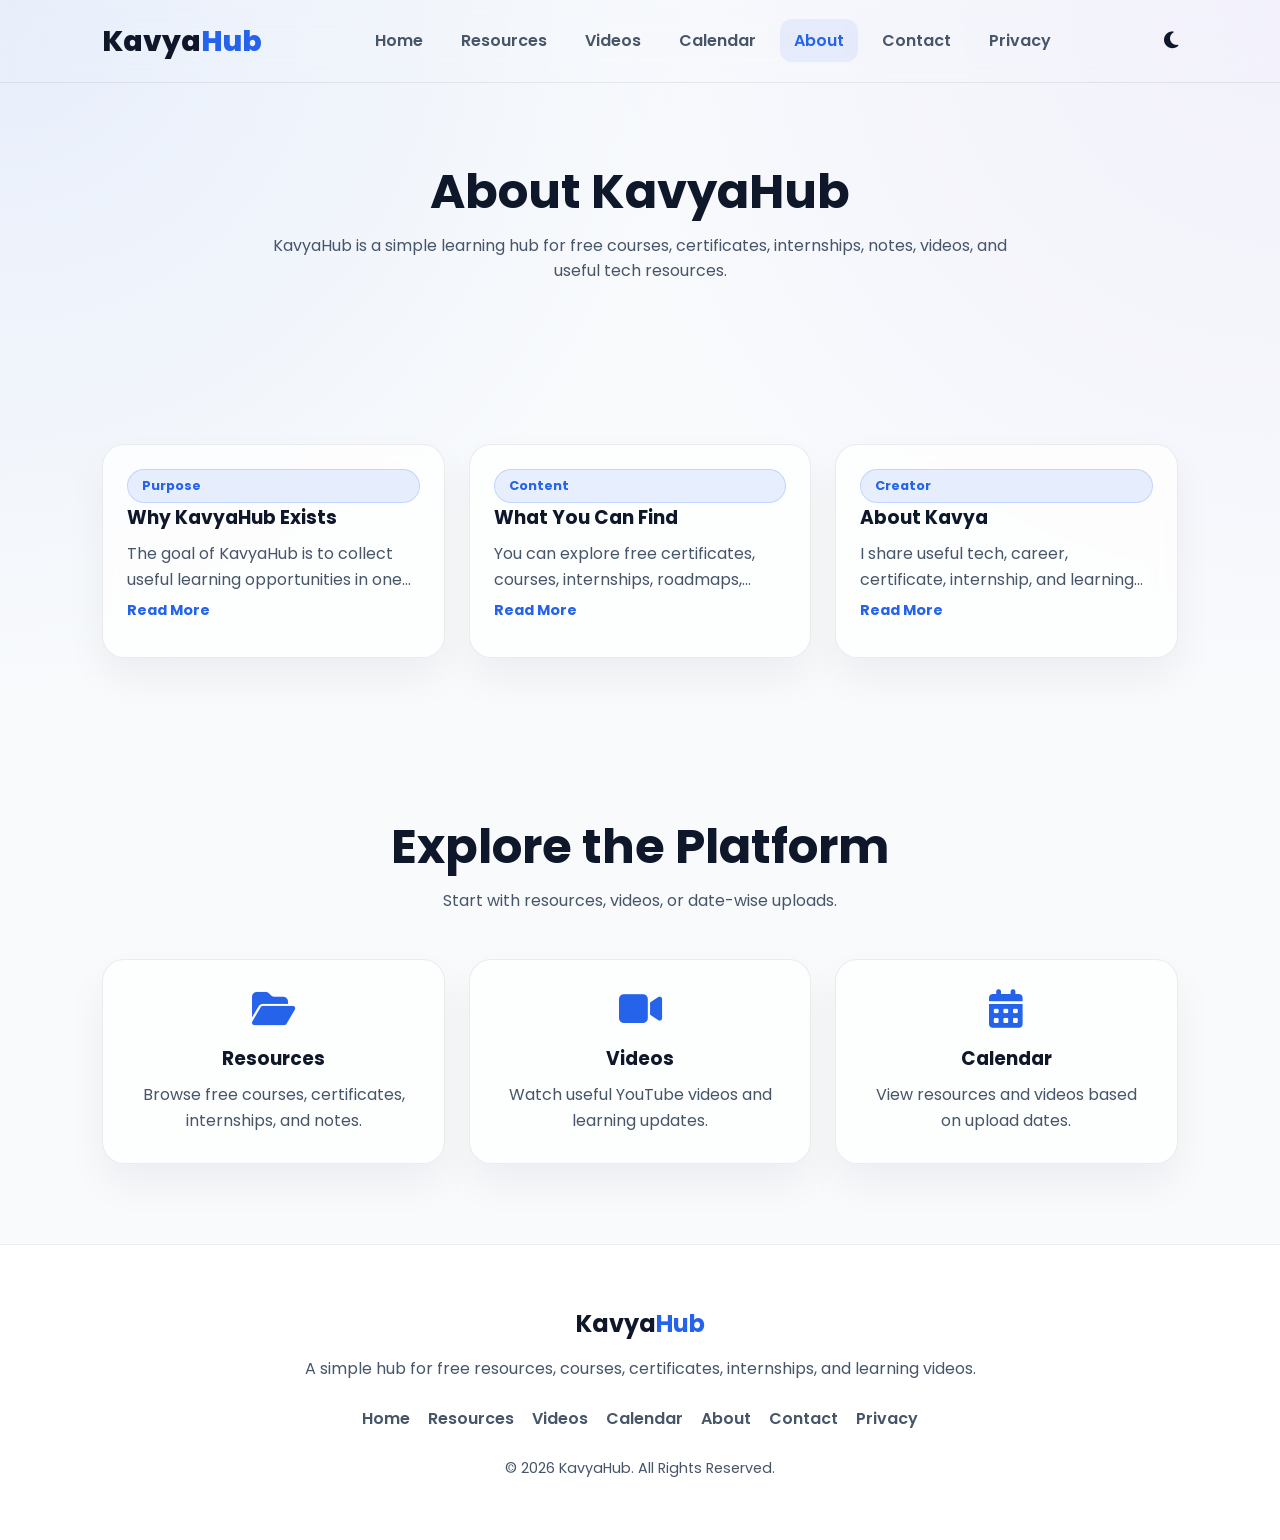
==== commit 00e144ae: "Feat: KavyaHub complete architecture upgrade with Dark Mode, Deep-Linking Share, Job Metas, and Mobi" ====
--- a/about.html
+++ b/about.html
@@ -34,8 +34,14 @@
         <li><a href="privacy.html">Privacy</a></li>
       </ul>
 
-      <div class="menu-icon" id="menuIcon">
-        <i class="fa-solid fa-bars"></i>
+      <div class="header-controls" style="display: flex; align-items: center; gap: 15px;">
+        <button type="button" class="theme-toggle-btn" id="themeToggleBtn" aria-label="Toggle Theme" style="background: none; border: none; font-size: 1.2rem; cursor: pointer; color: var(--text-main); transition: transform 0.2s;">
+          <i class="fa-solid fa-moon"></i>
+        </button>
+        
+        <div class="menu-icon" id="menuIcon" style="margin: 0;">
+          <i class="fa-solid fa-bars"></i>
+        </div>
       </div>
     </nav>
   </header>
@@ -51,22 +57,26 @@
 
     <section class="latest-section">
       <div class="latest-grid">
+        
         <div class="resource-card">
           <span class="tag">Purpose</span>
           <h3>Why KavyaHub Exists</h3>
-          <p>The goal of KavyaHub is to collect useful learning opportunities in one place, so students and beginners can easily find free resources without wasting time.</p>
+          <p class="resource-description">The goal of KavyaHub is to collect useful learning opportunities in one place, so students and beginners can easily find free resources without wasting time.</p>
+          <button type="button" class="read-more-btn">Read More</button>
         </div>
 
         <div class="resource-card">
           <span class="tag">Content</span>
           <h3>What You Can Find</h3>
-          <p>You can explore free certificates, courses, internships, roadmaps, notes, YouTube videos, AI tools, and career-related learning resources.</p>
+          <p class="resource-description">You can explore free certificates, courses, internships, roadmaps, notes, YouTube videos, AI tools, and career-related learning resources.</p>
+          <button type="button" class="read-more-btn">Read More</button>
         </div>
 
         <div class="resource-card">
           <span class="tag">Creator</span>
           <h3>About Kavya</h3>
-          <p>I share useful tech, career, certificate, internship, and learning updates through YouTube, Instagram, and this website.</p>
+          <p class="resource-description">I share useful tech, career, certificate, internship, and learning updates through YouTube, Instagram, and this website.</p>
+          <button type="button" class="read-more-btn">Read More</button>
         </div>
       </div>
     </section>
--- a/css/style.css
+++ b/css/style.css
@@ -1,13 +1,36 @@
 /* ==========================================================================
-   KAVYAHUB - GLOBAL CENTRAL ARCHITECTURE STYLESHEET
+   KAVYAHUB - GLOBAL CENTRAL ARCHITECTURE STYLESHEET (AUDITED & LIVE-SYNCED)
    Description: Core tokens, variables, generic element overrides, layout systems,
                 components, modals, and dynamic list-view blocks.
    ========================================================================== */
 
 /* --------------------------------------------------------------------------
-   1. GLOBAL CENTRAL STYLE TOKENS
+   1. GLOBAL CENTRAL STYLE TOKENS (LIGHT STATE DEFAULT & DARK LIFECYCLE HOOKS)
    -------------------------------------------------------------------------- */
 :root {
+  /* Premium Crisp Light Theme Tokens Base */
+  --primary: #2563eb;
+  --secondary: #7c3aed;
+  --accent: #0891b2;
+  --dark: #0f172a;
+  --bg: #f8fafc;
+  --card: rgba(255, 255, 255, 0.75);
+  --card-solid: #ffffff;
+  --border: rgba(15, 23, 42, 0.08);
+  --text: #0f172a;
+  --text-main: #0f172a;
+  --text-light: #475569;
+  --muted: #64748b;
+  --success: #16a34a;
+  --danger: #dc2626;
+  --shadow: 0 20px 40px rgba(15, 23, 42, 0.05);
+  
+  /* Shared Base Tokens */
+  --primary-rgb: 37, 99, 235;
+}
+
+/* Centralized Dark Mode Lifecycle Hook Overrides (Prevents Layout Shifting Flashes) */
+.dark-mode {
   --primary: #3b82f6;
   --secondary: #8b5cf6;
   --accent: #06b6d4;
@@ -17,11 +40,11 @@
   --card-solid: #1e293b;
   --border: rgba(148, 163, 184, 0.18);
   --text: #ffffff;
+  --text-main: #ffffff;
   --text-light: #cbd5e1;
   --muted: #94a3b8;
-  --success: #22c55e;
-  --danger: #ef4444;
   --shadow: 0 20px 50px rgba(0, 0, 0, 0.35);
+  --primary-rgb: 59, 130, 246;
 }
 
 * {
@@ -37,13 +60,22 @@
 body {
   font-family: "Poppins", sans-serif;
   background: 
-    radial-gradient(circle at top left, rgba(59, 130, 246, 0.18), transparent 35%),
-    radial-gradient(circle at top right, rgba(139, 92, 246, 0.15), transparent 35%),
+    radial-gradient(circle at top left, rgba(var(--primary-rgb), 0.08), transparent 35%),
+    radial-gradient(circle at top right, rgba(139, 92, 246, 0.06), transparent 35%),
     var(--bg);
   color: var(--text);
   line-height: 1.6;
   min-height: 100vh;
   overflow-x: hidden;
+  transition: background-color 0.3s ease, color 0.3s ease;
+}
+
+/* Smooth Body Override when Dark Mode is Active */
+.dark-mode body {
+  background: 
+    radial-gradient(circle at top left, rgba(59, 130, 246, 0.18), transparent 35%),
+    radial-gradient(circle at top right, rgba(139, 92, 246, 0.15), transparent 35%),
+    var(--bg);
 }
 
 a {
@@ -89,12 +121,15 @@
 .unlock-btn,
 .continue-btn,
 .video-watch-btn,
-.read-more-btn {
+.read-more-btn,
+.share-btn,
+.trending-chip {
   border: none;
   cursor: pointer;
   font-family: inherit;
   font-weight: 700;
-  transition: transform 0.2s cubic-bezier(0.4, 0, 0.2, 1), background-color 0.2s ease, box-shadow 0.2s ease; /* Fluid acceleration transition */
+  outline: none;
+  transition: transform 0.2s cubic-bezier(0.4, 0, 0.2, 1), background-color 0.2s ease, box-shadow 0.2s ease, border-color 0.2s ease, color 0.2s ease;
 }
 
 .btn {
@@ -110,14 +145,14 @@
 .unlock-btn,
 .video-watch-btn {
   background: linear-gradient(135deg, var(--primary), var(--secondary));
-  color: white;
-  box-shadow: 0 10px 25px rgba(59, 130, 246, 0.25);
+  color: white !important;
+  box-shadow: 0 10px 25px rgba(var(--primary-rgb), 0.2);
 }
 
 .secondary-btn {
   border: 1px solid var(--border);
-  color: white;
-  background: rgba(255, 255, 255, 0.04);
+  color: var(--text-main);
+  background: rgba(var(--primary-rgb), 0.04);
 }
 
 .primary-btn:hover,
@@ -125,7 +160,9 @@
 .small-btn:hover,
 .unlock-btn:hover,
 .video-watch-btn:hover,
-.continue-btn:hover {
+.continue-btn:hover,
+.share-btn:hover,
+.trending-chip:hover {
   transform: translateY(-3px);
 }
 
@@ -149,8 +186,9 @@
   position: sticky;
   top: 0;
   z-index: 999;
-  background: rgba(2, 6, 23, 0.82);
+  background: rgba(var(--card-solid), 0.82);
   backdrop-filter: blur(18px);
+  -webkit-backdrop-filter: blur(18px);
   border-bottom: 1px solid var(--border);
 }
 
@@ -164,6 +202,7 @@
 .logo a {
   font-size: 1.8rem;
   font-weight: 800;
+  color: var(--text-main);
 }
 
 .logo span {
@@ -182,11 +221,16 @@
   font-weight: 600;
   padding: 10px 14px;
   border-radius: 12px;
-  transition: background-color 0.2s ease, color 0.2s ease;
 }
 
 .nav-links a.active,
 .nav-links a:hover {
+  color: var(--primary);
+  background: rgba(var(--primary-rgb), 0.08);
+}
+
+.dark-mode .nav-links a.active,
+.dark-mode .nav-links a:hover {
   color: white;
   background: rgba(59, 130, 246, 0.16);
 }
@@ -195,6 +239,16 @@
   display: none;
   font-size: 1.5rem;
   cursor: pointer;
+  color: var(--text-main);
+}
+
+.theme-toggle-btn {
+  color: var(--text-main);
+}
+
+.theme-toggle-btn:hover {
+  transform: scale(1.1);
+  color: var(--primary);
 }
 
 /* --------------------------------------------------------------------------
@@ -220,9 +274,9 @@
   width: 170px;
   height: 170px;
   border-radius: 50%;
-  border: 4px solid rgba(59, 130, 246, 0.9);
+  border: 4px solid var(--primary);
   object-fit: cover;
-  box-shadow: 0 0 45px rgba(59, 130, 246, 0.35);
+  box-shadow: 0 0 45px rgba(var(--primary-rgb), 0.25);
   margin-bottom: 25px;
 }
 
@@ -230,11 +284,13 @@
   font-size: clamp(2.2rem, 5vw, 4rem);
   margin-bottom: 15px;
   line-height: 1.15;
+  color: var(--text-main);
 }
 
 .hero-content span {
   background: linear-gradient(135deg, var(--primary), var(--secondary), var(--accent));
   -webkit-background-clip: text;
+  -webkit-text-fill-color: transparent;
   color: transparent;
 }
 
@@ -264,7 +320,7 @@
   width: 100%;
   max-width: 780px;
   margin: auto;
-  background: rgba(30, 41, 59, 0.88);
+  background: var(--card-solid);
   border: 1px solid var(--border);
   border-radius: 18px;
   padding: 16px 20px;
@@ -279,7 +335,7 @@
   background: transparent;
   border: none;
   outline: none;
-  color: white;
+  color: var(--text-main);
   font-size: 1rem;
   font-family: inherit;
 }
@@ -309,13 +365,13 @@
 .video-filter-btn {
   padding: 11px 18px;
   border-radius: 999px;
-  background: rgba(30, 41, 59, 0.8);
+  background: var(--card-solid);
   border: 1px solid var(--border);
   color: var(--text-light);
   cursor: pointer;
   font-family: inherit;
   font-weight: 600;
-  transition: background 0.2s ease, color 0.2s ease;
+  transition: background 0.2s ease, color 0.2s ease, border-color 0.2s ease;
 }
 
 .filter-btn.active,
@@ -323,7 +379,8 @@
 .video-filter-btn.active,
 .video-filter-btn:hover {
   background: linear-gradient(135deg, var(--primary), var(--secondary));
-  color: white;
+  color: white !important;
+  border-color: transparent;
 }
 
 /* --------------------------------------------------------------------------
@@ -335,7 +392,7 @@
 .resources-grid,
 .video-grid {
   display: grid;
-  grid-template-columns: repeat(auto-fit, minmax(260px, 1fr));
+  grid-template-columns: repeat(auto-fit, minmax(280px, 1fr));
   gap: 24px;
 }
 
@@ -349,7 +406,10 @@
   border: 1px solid var(--border);
   border-radius: 22px;
   box-shadow: var(--shadow);
-  transition: transform 0.2s cubic-bezier(0.4, 0, 0.2, 1), border-color 0.2s ease;
+  backdrop-filter: blur(10px);
+  -webkit-backdrop-filter: blur(10px);
+  display: flex;
+  flex-direction: column;
 }
 
 .social-card:hover,
@@ -359,7 +419,7 @@
 .video-card:hover,
 .featured-card:hover {
   transform: translateY(-6px);
-  border-color: rgba(59, 130, 246, 0.45);
+  border-color: rgba(var(--primary-rgb), 0.45);
 }
 
 .social-card,
@@ -379,6 +439,7 @@
 .category-card h3,
 .resource-card h3 {
   margin-bottom: 8px;
+  color: var(--text-main);
 }
 
 .social-card p,
@@ -399,6 +460,7 @@
 .account-card {
   padding: 22px;
   display: flex;
+  flex-direction: row !important;
   align-items: center;
   justify-content: space-between;
   gap: 18px;
@@ -420,7 +482,8 @@
 .resource-card small {
   display: inline-block;
   color: var(--muted);
-  margin-top: 12px;
+  margin-top: 4px;
+  font-weight: 500;
 }
 
 .tag-row {
@@ -432,10 +495,10 @@
 
 .tag {
   display: inline-flex;
-  background: rgba(59, 130, 246, 0.18);
-  color: #bfdbfe;
-  border: 1px solid rgba(59, 130, 246, 0.25);
-  padding: 6px 12px;
+  background: rgba(var(--primary-rgb), 0.1);
+  color: var(--primary);
+  border: 1px solid rgba(var(--primary-rgb), 0.18);
+  padding: 6px 14px;
   border-radius: 999px;
   font-size: 0.8rem;
   font-weight: 700;
@@ -453,7 +516,8 @@
 }
 
 .resource-count-section span {
-  color: white;
+  color: var(--text-main);
+  font-weight: 800;
 }
 
 /* --------------------------------------------------------------------------
@@ -469,7 +533,7 @@
   margin: auto;
   padding: 34px;
   text-align: center;
-  background: linear-gradient(135deg, rgba(59, 130, 246, 0.16), rgba(139, 92, 246, 0.12)), var(--card);
+  background: linear-gradient(135deg, rgba(var(--primary-rgb), 0.08), rgba(139, 92, 246, 0.05)), var(--card);
 }
 
 .featured-badge {
@@ -477,10 +541,16 @@
   margin-bottom: 16px;
   padding: 8px 14px;
   border-radius: 999px;
+  background: rgba(250, 204, 21, 0.15);
+  color: #b45309;
+  border: 1px solid rgba(250, 204, 21, 0.3);
+  font-weight: 700;
+}
+
+.dark-mode .featured-badge {
   background: rgba(250, 204, 21, 0.12);
   color: #fde68a;
   border: 1px solid rgba(250, 204, 21, 0.25);
-  font-weight: 700;
 }
 
 .featured-actions {
@@ -507,16 +577,6 @@
 
 .video-card {
   overflow: hidden;
-}
-
-.video-card iframe {
-  width: 100%;
-  height: 250px;
-  border: none;
-}
-
-.video-card h3 {
-  padding: 20px;
 }
 
 .video-thumbnail {
@@ -548,71 +608,37 @@
 
 /* --------------------------------------------------------------------------
    12. MUTABLE RESOURCES EXPANDABLE LIST SYSTEM (CONSOLIDATED ENHANCEMENT)
-   Optimization: Merged duplicate trailing selectors to optimize browser tree compilation
-   -------------------------------------------------------------------------- */
-#resourcesContainer {
+   -------------------------------------------------------------------------- */
+.resources-grid .resource-card {
   display: flex;
   flex-direction: column;
-  gap: 16px;
-}
-
-#resourcesContainer .resource-card {
-  display: grid;
-  grid-template-columns: 1fr auto;
-  gap: 14px 22px;
-  align-items: center;
-  padding: 20px 22px;
-}
-
-#resourcesContainer .tag-row {
-  grid-column: 1 / -1;
-  margin-bottom: 0;
-}
-
-#resourcesContainer .resource-card h3 {
-  margin: 0;
-  font-size: 1.15rem;
-}
-
-#resourcesContainer .resource-card small {
-  margin-top: 4px;
-}
-
-#resourcesContainer .unlock-btn {
-  width: auto;
-  min-width: 150px;
-  margin-top: 0;
-  grid-column: 2;
-  grid-row: 2 / span 3;
-}
-
-/* Expandable Descriptions & Button Anchors Engine */
-.resource-description,
-#resourcesContainer .resource-description {
+}
+
+/* Expandable Descriptions Engine */
+.resource-description {
   display: -webkit-box;
   -webkit-line-clamp: 2;
   -webkit-box-orient: vertical;
   overflow: hidden;
   color: var(--text-light);
-}
-
-.resource-description.expanded,
-#resourcesContainer .resource-description.expanded {
+  margin-bottom: 8px;
+}
+
+.resource-description.expanded {
   display: block !important;
   -webkit-line-clamp: unset !important;
   overflow: visible !important;
 }
 
-.read-more-btn,
-#resourcesContainer .read-more-btn {
+.read-more-btn {
   background: transparent;
   border: none;
   color: var(--primary);
   font-weight: 700;
-  cursor: pointer;
   padding: 0;
-  margin-top: 6px;
+  margin-bottom: 12px;
   text-align: left;
+  font-size: 0.9rem;
 }
 
 /* --------------------------------------------------------------------------
@@ -624,7 +650,6 @@
   border: none;
   padding: 10px 14px;
   border-radius: 12px;
-  cursor: pointer;
   font-weight: 700;
   display: flex;
   align-items: center;
@@ -639,7 +664,7 @@
 .filter-panel {
   max-width: 780px;
   margin: auto;
-  background: rgba(30, 41, 59, 0.92);
+  background: var(--card-solid);
   border: 1px solid var(--border);
   border-radius: 18px;
   padding: 18px;
@@ -653,23 +678,34 @@
   margin-bottom: 15px;
 }
 
+.filter-panel-header h3 {
+  color: var(--text-main);
+}
+
 .filter-panel-header button {
-  background: rgba(239, 68, 68, 0.18);
-  color: #fecaca;
-  border: 1px solid rgba(239, 68, 68, 0.3);
-  padding: 8px 12px;
+  background: rgba(239, 68, 68, 0.1);
+  color: var(--danger);
+  border: 1px solid rgba(239, 68, 68, 0.2);
+  padding: 8px 16px;
   border-radius: 10px;
+  font-weight: 700;
   cursor: pointer;
+  transition: all 0.2s ease;
+}
+
+.filter-panel-header button:hover {
+  background: var(--danger);
+  color: white;
 }
 
 .filter-options {
   display: grid;
-  grid-template-columns: repeat(auto-fit, minmax(150px, 1fr));
+  grid-template-columns: repeat(auto-fit, minmax(140px, 1fr));
   gap: 12px;
 }
 
 .filter-options label {
-  background: rgba(15, 23, 42, 0.8);
+  background: var(--bg);
   border: 1px solid var(--border);
   padding: 12px;
   border-radius: 12px;
@@ -678,6 +714,14 @@
   display: flex;
   gap: 10px;
   align-items: center;
+  font-weight: 600;
+  font-size: 0.9rem;
+}
+
+.filter-options input[type="checkbox"] {
+  accent-color: var(--primary);
+  width: 16px;
+  height: 16px;
 }
 
 .active-filters {
@@ -688,41 +732,41 @@
 }
 
 .active-filter-chip {
-  background: rgba(59, 130, 246, 0.18);
-  color: #bfdbfe;
-  border: 1px solid rgba(59, 130, 246, 0.25);
-  padding: 6px 10px;
+  background: rgba(var(--primary-rgb), 0.1);
+  color: var(--primary);
+  border: 1px solid rgba(var(--primary-rgb), 0.2);
+  padding: 6px 12px;
   border-radius: 999px;
   font-size: 0.8rem;
-}
-
-/* --------------------------------------------------------------------------
-   14. MODERN PREMIUM FADE MODAL OVERLAY (RULE 5 ALIGNMENT)
-   Optimization: Shifted from structural display hacks to opacity layer transitions
+  font-weight: 600;
+}
+
+/* --------------------------------------------------------------------------
+   14. MODERN PREMIUM FADE MODAL OVERLAY (OPACITY LAYERS)
    -------------------------------------------------------------------------- */
 .popup-overlay {
   position: fixed;
   inset: 0;
-  background: rgba(2, 6, 23, 0.82);
+  background: rgba(var(--dark), 0.82);
   backdrop-filter: blur(8px);
-  display: flex;                 /* Kept flex to allow center constraints layout mapping */
+  -webkit-backdrop-filter: blur(8px);
+  display: flex;
   justify-content: center;
   align-items: center;
   z-index: 9999;
   padding: 20px;
-  opacity: 0;                     /* Native invisible layer setup */
-  pointer-events: none;           /* Disables target clicking while invisible */
-  transition: opacity 0.3s ease-in-out; /* Premium fluid fade animation */
-}
-
-/* JavaScript active lifecycle hook class synchronization */
+  opacity: 0;
+  pointer-events: none;
+  transition: opacity 0.3s ease-in-out;
+}
+
 .popup-overlay.active {
   opacity: 1;
   pointer-events: auto;
 }
 
 .popup-box {
-  background: #1e293b;
+  background: var(--card-solid);
   width: 100%;
   max-width: 520px;
   padding: 34px;
@@ -735,6 +779,7 @@
 
 .popup-box h2 {
   margin-bottom: 12px;
+  color: var(--text-main);
 }
 
 .popup-box p {
@@ -745,14 +790,17 @@
   position: absolute;
   top: 14px;
   right: 14px;
-  background: rgba(255, 255, 255, 0.06);
-  color: white;
+  background: rgba(var(--text-main), 0.06);
+  color: var(--text-main);
   border: none;
   cursor: pointer;
   font-size: 1.1rem;
   width: 36px;
   height: 36px;
   border-radius: 50%;
+  display: flex;
+  align-items: center;
+  justify-content: center;
 }
 
 .popup-buttons {
@@ -769,11 +817,10 @@
   color: white;
   font-weight: 700;
   min-width: 145px;
-  transition: transform 0.2s cubic-bezier(0.4, 0, 0.2, 1);
-}
-
-.popup-social-btn:hover {
-  transform: translateY(-3px);
+  display: inline-flex;
+  align-items: center;
+  justify-content: center;
+  gap: 8px;
 }
 
 .youtube-btn {
@@ -794,10 +841,68 @@
 }
 
 /* --------------------------------------------------------------------------
-   15. BASE TERMINAL FOOTER BRANDING
+   15. FEATURE INJECTIONS (TOASTS, QUICK SHARES, CLICKABLE TRENDING CHIPS)
+   -------------------------------------------------------------------------- */
+/* Premium Centered Toast Component Wrapper */
+.kavyahub-toast {
+  position: fixed;
+  bottom: -100px;
+  left: 50%;
+  transform: translateX(-50%);
+  background: var(--card-solid);
+  border: 1px solid var(--border);
+  color: var(--text-main);
+  padding: 14px 24px;
+  border-radius: 16px;
+  font-weight: 600;
+  display: flex;
+  align-items: center;
+  gap: 10px;
+  z-index: 10000;
+  box-shadow: var(--shadow);
+  transition: bottom 0.4s cubic-bezier(0.175, 0.885, 0.32, 1.275), opacity 0.3s ease;
+  opacity: 0;
+  pointer-events: none;
+  font-size: 0.95rem;
+  white-space: nowrap;
+  backdrop-filter: blur(10px);
+  -webkit-backdrop-filter: blur(10px);
+}
+
+.kavyahub-toast.show {
+  bottom: 30px;
+  opacity: 1;
+}
+
+.kavyahub-toast i {
+  color: var(--success);
+  font-size: 1.2rem;
+}
+
+/* Luxury Flexible Quick-Share Icon Trigger */
+.share-btn {
+  background: rgba(var(--primary-rgb), 0.05);
+  color: var(--text-main);
+}
+
+.share-btn:hover {
+  background: linear-gradient(135deg, var(--primary), var(--secondary)) !important;
+  color: white !important;
+  border-color: transparent !important;
+}
+
+/* Micro Clicking Scale Feedback for Trending Tags */
+.trending-chip:hover {
+  border-color: var(--primary) !important;
+  background: rgba(var(--primary-rgb), 0.08) !important;
+  transform: scale(1.04) translateY(-1px);
+}
+
+/* --------------------------------------------------------------------------
+   16. BASE TERMINAL FOOTER BRANDING
    -------------------------------------------------------------------------- */
 .footer {
-  background: rgba(2, 6, 23, 0.95);
+  background: var(--card-solid);
   border-top: 1px solid var(--border);
   padding: 60px 8%;
   text-align: center;
@@ -805,6 +910,7 @@
 
 .footer-content h2 {
   margin-bottom: 12px;
+  color: var(--text-main);
 }
 
 .footer-content span {
@@ -836,4 +942,5 @@
 .copyright {
   margin-top: 20px;
   font-size: 0.9rem;
+  color: var(--muted);
 }
--- a/css/responsive.css
+++ b/css/responsive.css
@@ -1,5 +1,5 @@
 /* ==========================================================================
-   KAVYAHUB - GLOBAL RESPONSIVE RESPONSIVENESS OVERRIDES
+   KAVYAHUB - GLOBAL RESPONSIVE RESPONSIVENESS OVERRIDES (AUDITED & SYNCED)
    Description: Clean mobile-first/desktop-down layouts cascading tree.
    ========================================================================== */
 
@@ -37,10 +37,10 @@
 
   .menu-icon {
     display: block;
-    color: white;
-  }
-
-  /* Slide-out Mobile Navigation Drawer Menu */
+    color: var(--text-main);
+  }
+
+  /* Slide-out Mobile Navigation Drawer Menu (FIXED: Tied background with global theme variable tokens) */
   .nav-links {
     position: fixed;
     top: 70px;
@@ -48,8 +48,9 @@
     width: 82%;
     max-width: 320px;
     height: calc(100vh - 70px);
-    background: rgba(2, 6, 23, 0.98);
-    border-left: 1px solid rgba(148, 163, 184, 0.18);
+    background: var(--card-solid);
+    opacity: 0.99;
+    border-left: 1px solid var(--border);
     flex-direction: column;
     align-items: stretch;
     justify-content: flex-start;
@@ -57,6 +58,11 @@
     transition: right 0.35s ease;
     gap: 12px;
     z-index: 999;
+    box-shadow: -10px 0 30px rgba(0, 0, 0, 0.05);
+  }
+  
+  .dark-mode .nav-links {
+    box-shadow: -10px 0 40px rgba(0, 0, 0, 0.4);
   }
 
   .nav-links.active {
@@ -151,7 +157,7 @@
     text-align: center;
   }
 
-  /* Optimization: Replaced fixed height with dynamic responsive video box aspect ratios */
+  /* Optimization: Responsive video box aspect ratios */
   .video-thumbnail {
     width: 100%;
     height: auto;
@@ -173,47 +179,43 @@
 }
 
 /* --------------------------------------------------------------------------
-   3. STANDARD MOBILE INTERFACES (CONSOLIDATED RE-MAPPED SINGLE PASS REGISTRY)
-   Optimization: Merged three redundant media loops into one clean semantic layer
+   3. STANDARD MOBILE INTERFACES (CONSOLIDATED MOBILE FLOATING BOTTOM-SHEET)
    -------------------------------------------------------------------------- */
 @media (max-width: 600px) {
-  /* Prevent horizontal view-shifting global bounds */
   html, body {
     width: 100%;
     max-width: 100%;
     overflow-x: hidden;
   }
 
-  /* Fix: Removed hardcoded static display:none blocking rules to smoothly interlock with main.js active state toggles */
   .popup-overlay {
     position: fixed;
     inset: 0;
     width: 100vw;
     height: 100dvh;
     padding: 0 10px 10px;
-    align-items: flex-end; /* Locks popups to slide out from screen bottom like a modern iOS/Android sheet */
+    align-items: flex-end; /* Custom iOS/Android bottom sheet feel */
     justify-content: center;
     overflow: hidden;
     z-index: 1000;
   }
 
-  /* Custom Modern Mobile Floating Bottom-Sheet Module */
   .popup-box {
     width: calc(100vw - 20px);
     max-width: calc(100vw - 20px);
-    max-height: 80vh;
+    max-height: 85vh;
     overflow-y: auto;
     margin: 0 auto;
-    padding: 22px 16px 18px;
-    border-radius: 22px;
+    padding: 24px 16px 18px;
+    border-radius: 24px;
     transform: none;
     -webkit-overflow-scrolling: touch;
   }
 
   .popup-box h2 {
-    font-size: 1.15rem;
+    font-size: 1.25rem;
     line-height: 1.35;
-    padding: 0 32px;
+    padding: 0 24px;
   }
 
   .popup-box p {
@@ -235,8 +237,9 @@
     width: 100%;
     max-width: 100%;
     min-width: 0;
-    display: block;
-    text-align: center;
+    display: inline-flex;
+    align-items: center;
+    justify-content: center;
     padding: 13px 14px;
     font-size: 0.9rem;
   }
@@ -290,8 +293,17 @@
     text-align: center;
   }
 
-  .resource-card div[style*="display:flex"] {
-    flex-direction: column;
+  /* FIXED: Protection filter layer to ensure share button row stays inline on thin screens */
+  .resource-card div[style*="display: flex"] {
+    flex-direction: row !important; /* Forces row alignment to keep share icon look premium */
+  }
+  
+  .resource-card .job-meta-row {
+    flex-direction: row !important; /* Keeps job status badges beautiful */
+  }
+
+  .popup-box h2 {
+    font-size: 1.15rem;
   }
 }
 
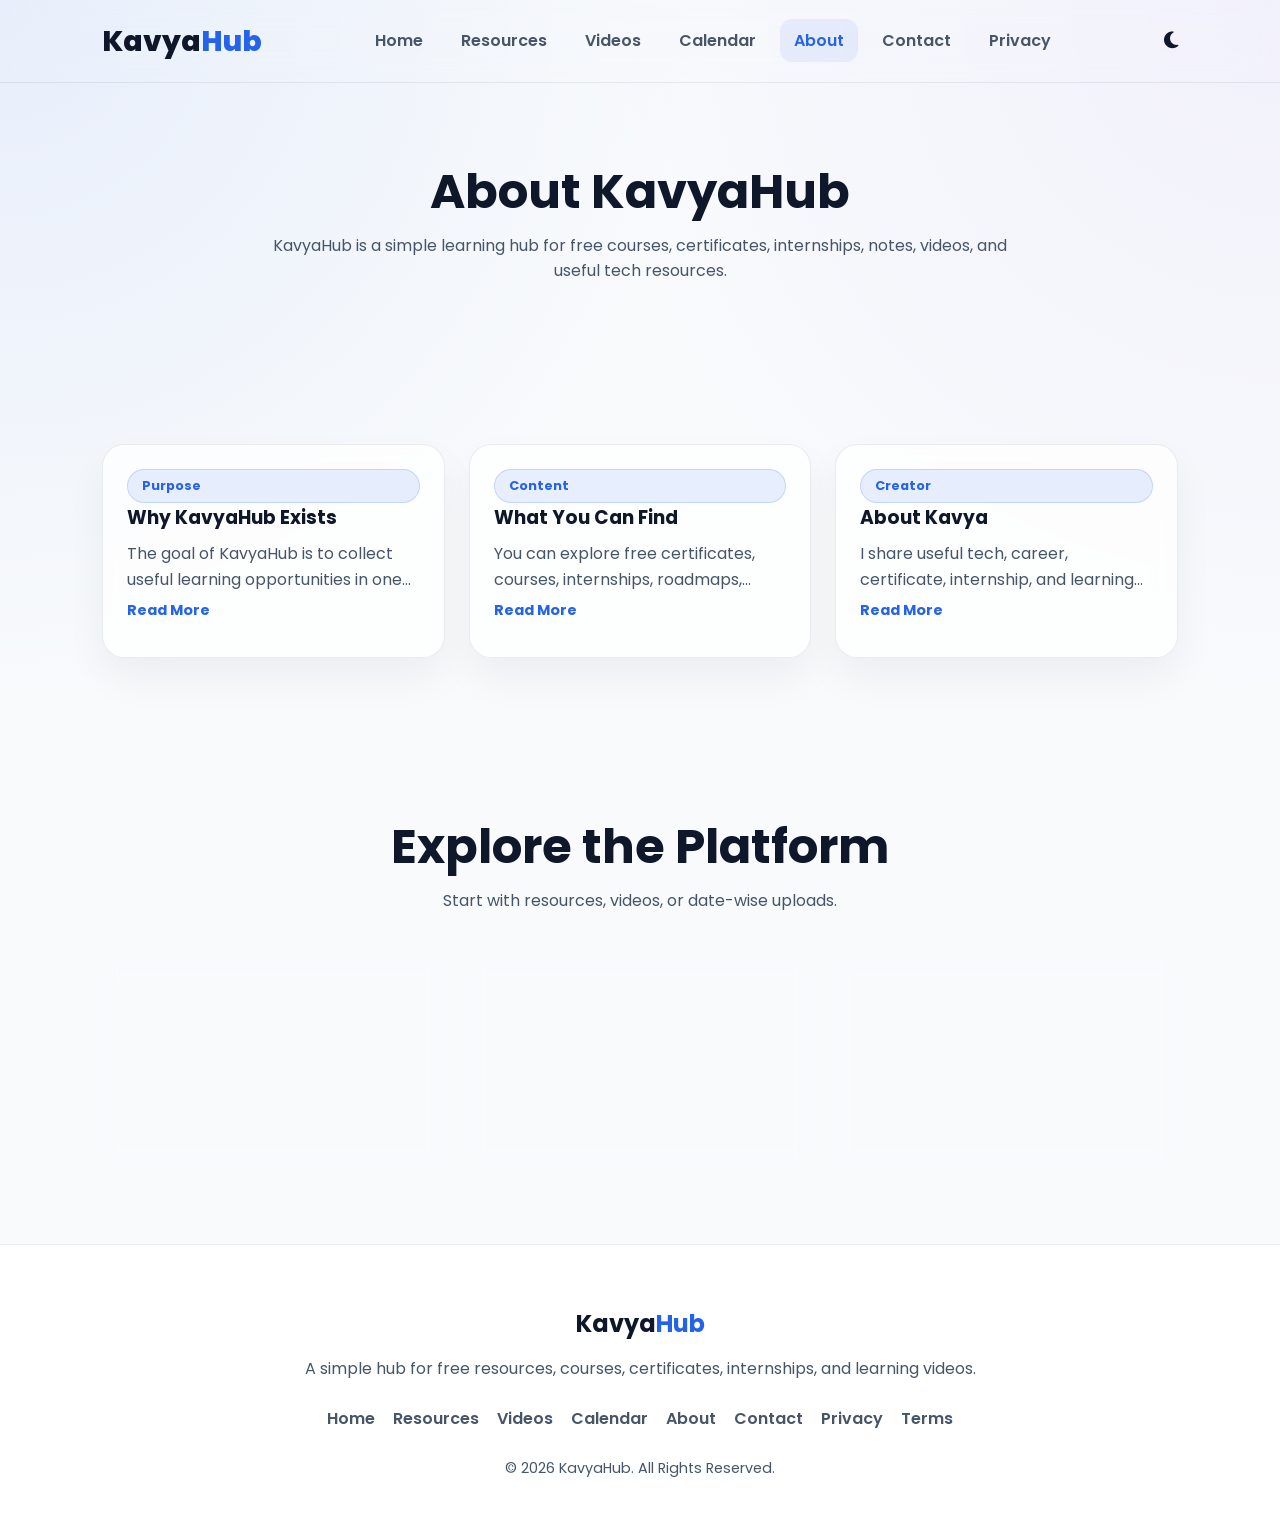
==== commit c732e2ad: "Added sitemap and google verification" ====
--- a/about.html
+++ b/about.html
@@ -14,6 +14,7 @@
   <link href="https://fonts.googleapis.com/css2?family=Poppins:wght@400;500;600;700;800&display=swap" rel="stylesheet" />
 
   <link rel="stylesheet" href="https://cdnjs.cloudflare.com/ajax/libs/font-awesome/6.5.1/css/all.min.css" />
+  <link rel="icon" type="image/x-icon" href="assets/favicon.ico">
 </head>
 
 <body>
@@ -110,6 +111,20 @@
 
   </main>
 
+  <!-- UPGRADE: Premium Universal Blurred Description Container Modal Hook (Sync with main.js event handlers) -->
+  <div class="description-modal-overlay" id="descriptionModalOverlay" style="display: none; position: fixed; top: 0; left: 0; width: 100%; height: 100%; background: rgba(0,0,0,0.4); backdrop-filter: blur(8px); z-index: 2000; align-items: center; justify-content: center; padding: 20px;">
+    <div class="description-modal-box" style="background: var(--bg-card); border: 1px solid var(--border-color); width: 100%; max-width: 650px; border-radius: 16px; padding: 25px; position: relative; max-height: 85vh; overflow-y: auto; box-shadow: 0 20px 40px rgba(0,0,0,0.15);">
+      <button class="modal-close-btn" id="descriptionModalClose" aria-label="Close Modal" style="position: absolute; top: 15px; right: 15px; background: none; border: none; font-size: 1.2rem; cursor: pointer; color: var(--text-main);">
+        <i class="fa-solid fa-xmark"></i>
+      </button>
+      <div class="modal-badge-row" id="modalBadgeRow" style="margin-bottom: 12px; display: flex; flex-wrap: wrap; gap: 6px;"></div>
+      <h3 id="modalTitle" style="font-size: 1.4rem; font-weight: 700; color: var(--text-main); margin-bottom: 10px; padding-right: 25px;">Details</h3>
+      <div class="modal-meta-info" id="modalMetaInfo" style="margin-bottom: 15px;"></div>
+      <div class="modal-description-content" id="modalDescriptionContent" style="font-size: 0.95rem; color: var(--text-main); line-height: 1.6; white-space: pre-line; margin-bottom: 20px;"></div>
+      <div class="modal-action-row" id="modalActionRow" style="display: flex; gap: 10px; width: 100%;"></div>
+    </div>
+  </div>
+
   <footer class="footer">
     <div class="footer-content">
       <h2>Kavya<span>Hub</span></h2>
@@ -123,6 +138,7 @@
         <a href="about.html">About</a>
         <a href="contact.html">Contact</a>
         <a href="privacy.html">Privacy</a>
+        <a href="terms.html">Terms</a>
       </div>
 
       <p class="copyright">© 2026 KavyaHub. All Rights Reserved.</p>
--- a/css/style.css
+++ b/css/style.css
@@ -943,4 +943,65 @@
   margin-top: 20px;
   font-size: 0.9rem;
   color: var(--muted);
-}+}
+
+/* ==========================================================================
+   UPGRADE ADDITIONS: FRONTEND PARITY INTEGRATION (ZERO DELETION COMPLIANT)
+   ========================================================================== */
+
+/* FIX: Strict 16:9 Aspect-Ratio Clamping Module to prevent horizontal image stretching */
+.video-thumbnail, 
+.video-card-thumbnail img,
+.latest-grid img,
+.resource-card img.video-thumbnail {
+  width: 100% !important;
+  max-width: 100% !important;
+  height: auto !important;
+  aspect-ratio: 16 / 9 !important;
+  object-fit: cover !important;
+  display: block !important;
+}
+
+/* UPGRADE: Autocomplete Dropdown Panel Hover Rendering Logic */
+.search-suggestions-box {
+  max-height: 280px;
+  overflow-y: auto;
+}
+
+.autocomplete-suggestion-row:hover {
+  background: rgba(var(--primary-rgb), 0.06) !important;
+}
+
+.dark-mode .autocomplete-suggestion-row:hover {
+  background: rgba(255, 255, 255, 0.05) !important;
+}
+
+/* UPGRADE: Organization Sector Badges Interface Layer */
+.org-indicator-chip i {
+  font-size: 0.75rem !important;
+  margin-right: 2px;
+}
+
+/* UPGRADE: Universal Blurred Description Popup Modal Aesthetics */
+.description-modal-overlay {
+  transition: all 0.2s ease-in-out;
+}
+
+.description-modal-box {
+  color: var(--text-main);
+}
+
+.description-modal-box::-webkit-scrollbar {
+  width: 6px;
+}
+
+.description-modal-box::-webkit-scrollbar-track {
+  background: transparent;
+}
+
+.description-modal-box::-webkit-scrollbar-thumb {
+  background: var(--border);
+  border-radius: 999px;
+}
+
+.policy-card-container a { color: var(--primary-color); text-decoration: underline; }
--- a/css/responsive.css
+++ b/css/responsive.css
@@ -320,4 +320,62 @@
   .resource-card p {
     font-size: 0.9rem;
   }
+}
+
+/* ==========================================================================
+   UPGRADE ADDITIONS: RESPONSIVE INTEGRATION PATCH (ZERO DELETION COMPLIANT)
+   ========================================================================== */
+
+/* UPGRADE: Smart Suggestion Dropdown responsive containment tracking loops */
+@media (max-width: 768px) {
+  .search-suggestions-box {
+    width: calc(100% - 20px) !important;
+    left: 10px !important;
+    transform: none !important;
+    max-width: none !important;
+  }
+  
+  .video-sector-filters-wrapper,
+  .sector-filters-row {
+    justify-content: flex-start !important;
+    padding-left: 15px;
+    gap: 12px !important;
+  }
+}
+
+/* UPGRADE: Premium Universal Blurred Details popup modal responsiveness override */
+@media (max-width: 600px) {
+  .description-modal-overlay {
+    padding: 0 10px 10px !important;
+    align-items: flex-end !important; /* Seamlessly transforms modal to an intuitive bottom sheet on standard viewports */
+  }
+
+  .description-modal-box {
+    width: calc(100vw - 20px) !important;
+    max-width: calc(100vw - 20px) !important;
+    border-radius: 24px 24px 0 0 !important;
+    padding: 25px 16px 20px !important;
+    max-height: 80vh !important;
+  }
+  
+  .modal-action-row {
+    flex-direction: column !important;
+    gap: 10px !important;
+  }
+  
+  .modal-action-row button,
+  .modal-action-row a {
+    width: 100% !important;
+    text-align: center;
+    justify-content: center;
+  }
+}
+
+@media (max-width: 480px) {
+  .video-sector-filters-wrapper {
+    flex-direction: column !important;
+    align-items: flex-start !important;
+    gap: 6px !important;
+    padding-left: 5px;
+  }
 }
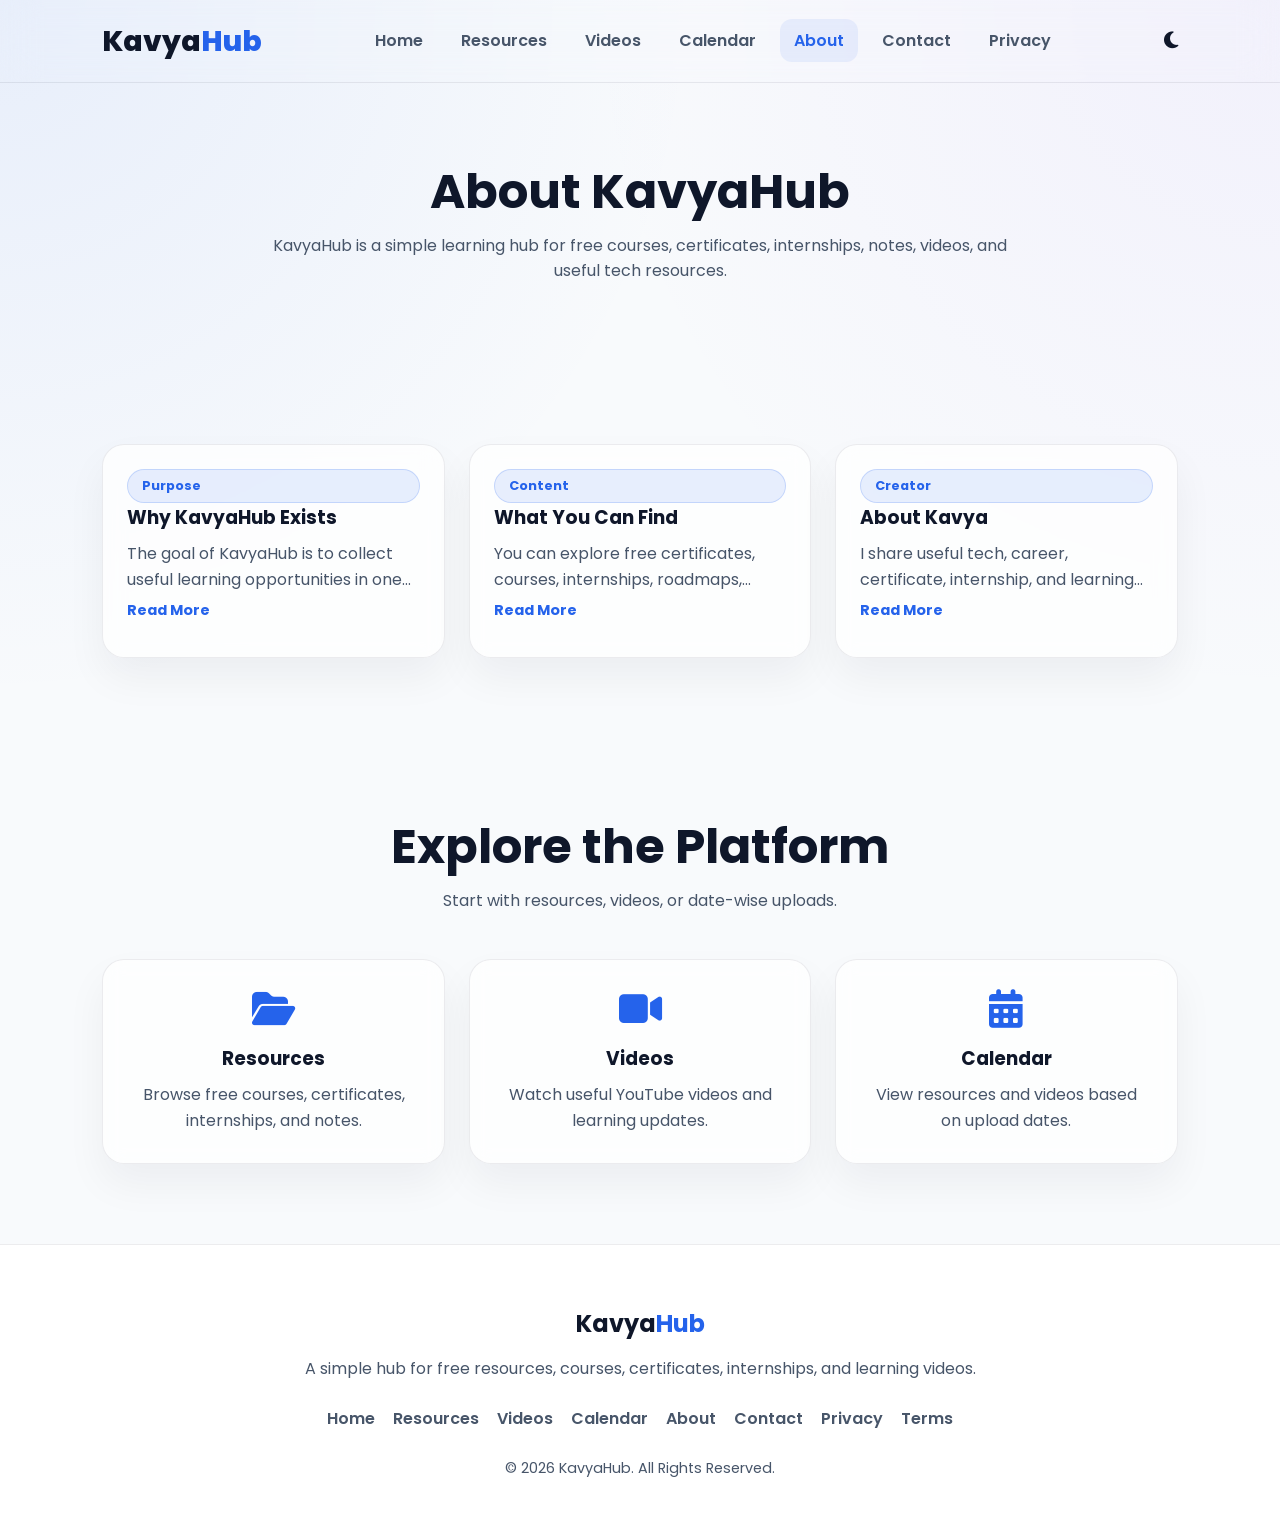
==== commit 1a61cf52: "Added AdSense script to all pages" ====
--- a/about.html
+++ b/about.html
@@ -1,6 +1,10 @@
 <!DOCTYPE html>
 <html lang="en">
 <head>
+
+  <script async src="https://pagead2.googlesyndication.com/pagead/js/adsbygoogle.js?client=ca-pub-8222208732348820"
+     crossorigin="anonymous"></script>
+     
   <meta charset="UTF-8" />
   <meta name="viewport" content="width=device-width, initial-scale=1.0" />
 
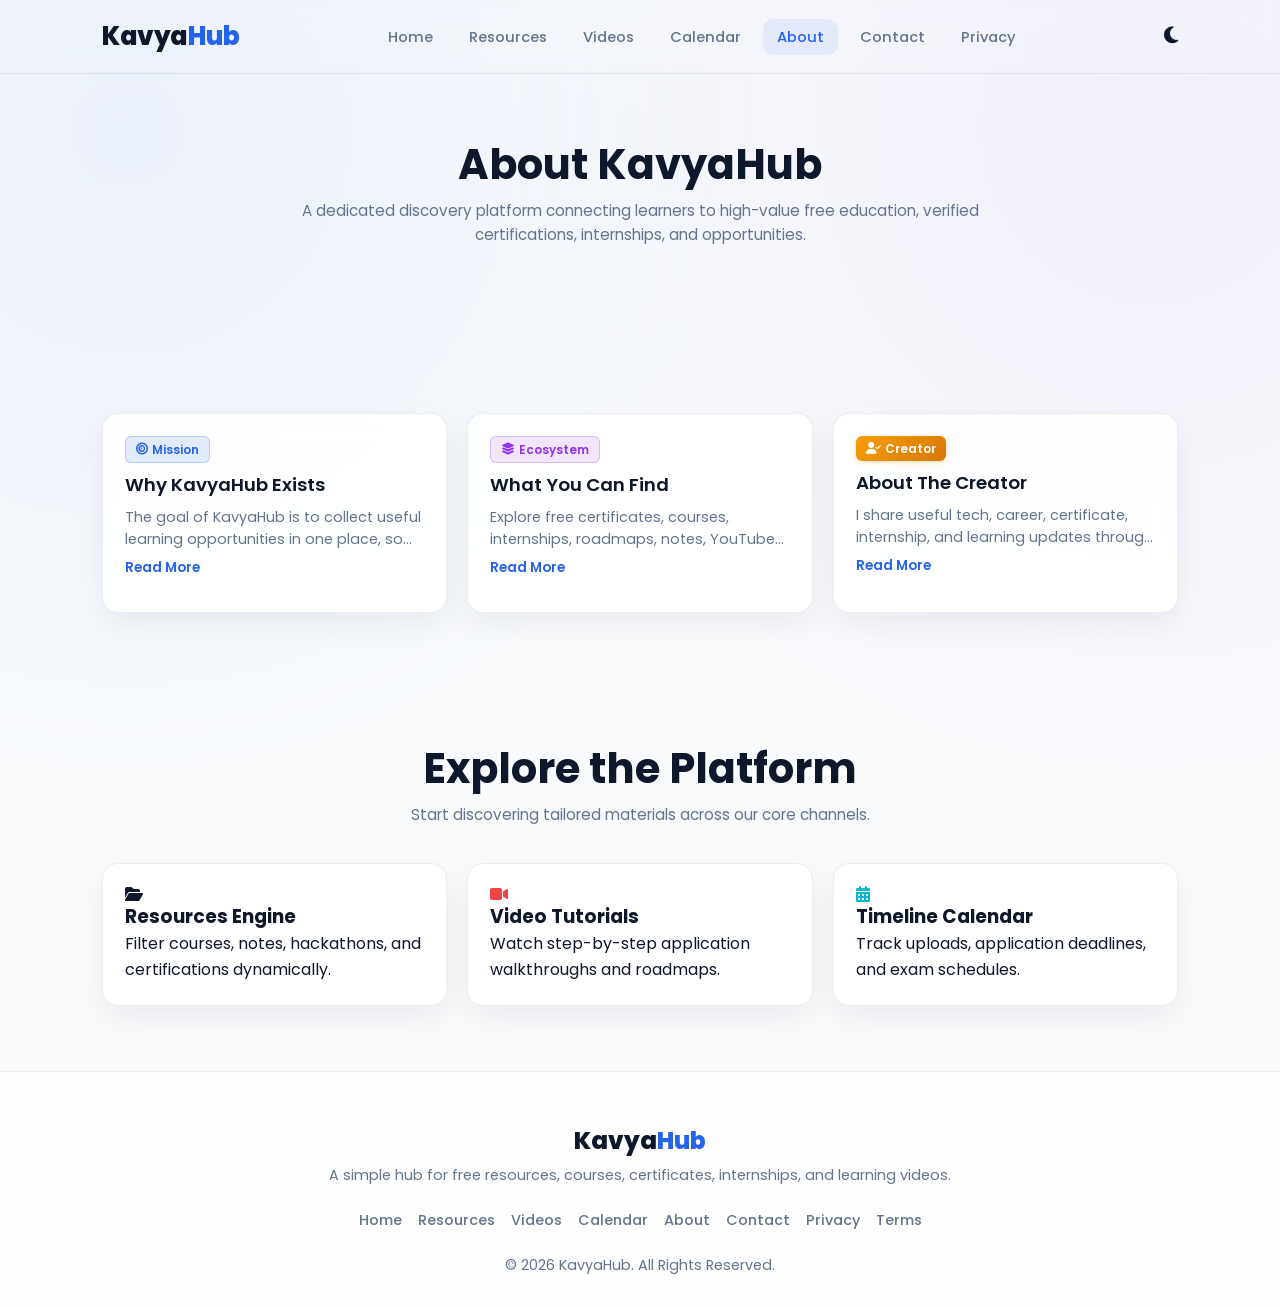
==== commit eb9b754b: "feat: complete website setup and add README" ====
--- a/about.html
+++ b/about.html
@@ -2,29 +2,43 @@
 <html lang="en">
 <head>
 
-  <script async src="https://pagead2.googlesyndication.com/pagead/js/adsbygoogle.js?client=ca-pub-8222208732348820"
-     crossorigin="anonymous"></script>
+  <!-- Google AdSense (Temporarily commented until custom domain setup) -->
+  <!-- <script async src="https://pagead2.googlesyndication.com/pagead/js/adsbygoogle.js?client=ca-pub-8222208732348820" crossorigin="anonymous"></script> -->
      
   <meta charset="UTF-8" />
   <meta name="viewport" content="width=device-width, initial-scale=1.0" />
+  <meta http-equiv="X-UA-Compatible" content="IE=edge" />
 
-  <title>About | KavyaHub</title>
+  <title>About | KavyaHub - Empowering Students & Tech Learners</title>
   <meta name="description" content="Learn more about KavyaHub, why it exists, what you can find here, and details about the creator." />
+  <meta name="keywords" content="about KavyaHub, free student hub, tech career roadmaps, Kavya Chaurasiya" />
 
+  <!-- Open Graph -->
+  <meta property="og:type" content="website" />
+  <meta property="og:title" content="About KavyaHub | Student Learning & Career Hub" />
+  <meta property="og:description" content="Empowering students with verified free courses, certifications, internships, and roadmaps." />
+
+  <!-- Stylesheets -->
   <link rel="stylesheet" href="css/style.css" />
   <link rel="stylesheet" href="css/responsive.css" />
 
+  <!-- Fonts & Icons -->
   <link rel="preconnect" href="https://fonts.googleapis.com" />
-  <link href="https://fonts.googleapis.com/css2?family=Poppins:wght@400;500;600;700;800&display=swap" rel="stylesheet" />
+  <link rel="preconnect" href="https://fonts.gstatic.com" crossorigin />
+  <link href="https://fonts.googleapis.com/css2?family=Poppins:wght@300;400;500;600;700;800&display=swap" rel="stylesheet" />
+  <link rel="stylesheet" href="https://cdnjs.cloudflare.com/ajax/libs/font-awesome/6.5.1/css/all.min.css" />
 
-  <link rel="stylesheet" href="https://cdnjs.cloudflare.com/ajax/libs/font-awesome/6.5.1/css/all.min.css" />
-  <link rel="icon" type="image/x-icon" href="assets/favicon.ico">
+  <!-- Favicon -->
+  <link rel="icon" type="image/x-icon" href="assets/favicon.ico" />
+
 </head>
 
 <body>
 
+  <!-- Top Header Navigation -->
   <header class="main-header">
     <nav class="navbar">
+
       <div class="logo">
         <a href="index.html">Kavya<span>Hub</span></a>
       </div>
@@ -34,17 +48,17 @@
         <li><a href="resources.html">Resources</a></li>
         <li><a href="videos.html">Videos</a></li>
         <li><a href="calendar.html">Calendar</a></li>
-        <li><a href="about.html">About</a></li>
+        <li><a href="about.html" class="active">About</a></li>
         <li><a href="contact.html">Contact</a></li>
         <li><a href="privacy.html">Privacy</a></li>
       </ul>
 
-      <div class="header-controls" style="display: flex; align-items: center; gap: 15px;">
-        <button type="button" class="theme-toggle-btn" id="themeToggleBtn" aria-label="Toggle Theme" style="background: none; border: none; font-size: 1.2rem; cursor: pointer; color: var(--text-main); transition: transform 0.2s;">
+      <div class="header-controls">
+        <button type="button" class="theme-toggle-btn" id="themeToggleBtn" aria-label="Toggle Dark/Light Mode">
           <i class="fa-solid fa-moon"></i>
         </button>
         
-        <div class="menu-icon" id="menuIcon" style="margin: 0;">
+        <div class="menu-icon" id="menuIcon" aria-label="Open Navigation Menu">
           <i class="fa-solid fa-bars"></i>
         </div>
       </div>
@@ -53,82 +67,107 @@
 
   <main>
 
+    <!-- Hero Header -->
     <section class="resources-hero">
       <div class="section-heading">
         <h1>About KavyaHub</h1>
-        <p>KavyaHub is a simple learning hub for free courses, certificates, internships, notes, videos, and useful tech resources.</p>
+        <p>A dedicated discovery platform connecting learners to high-value free education, verified certifications, internships, and opportunities.</p>
       </div>
     </section>
 
+    <!-- Core Pillars Grid -->
     <section class="latest-section">
       <div class="latest-grid">
         
-        <div class="resource-card">
-          <span class="tag">Purpose</span>
-          <h3>Why KavyaHub Exists</h3>
+        <div class="resource-card about-card" 
+             data-badge="Mission" 
+             data-title="Why KavyaHub Exists" 
+             data-desc="The core goal of KavyaHub is to simplify student discovery. Millions of students and early-stage professionals waste hours searching for genuine free courses, internships, and government-backed fellowships. We curate, verify, and present these resources in an accessible, categorized layout without paywalls.">
+          <div class="tag-row">
+            <span class="badge-pill primary-pill"><i class="fa-solid fa-bullseye"></i> Mission</span>
+          </div>
+          <h3 class="card-title">Why KavyaHub Exists</h3>
           <p class="resource-description">The goal of KavyaHub is to collect useful learning opportunities in one place, so students and beginners can easily find free resources without wasting time.</p>
-          <button type="button" class="read-more-btn">Read More</button>
+          <button type="button" class="read-more-btn about-modal-trigger">Read More</button>
         </div>
 
-        <div class="resource-card">
-          <span class="tag">Content</span>
-          <h3>What You Can Find</h3>
-          <p class="resource-description">You can explore free certificates, courses, internships, roadmaps, notes, YouTube videos, AI tools, and career-related learning resources.</p>
-          <button type="button" class="read-more-btn">Read More</button>
+        <div class="resource-card about-card" 
+             data-badge="Ecosystem" 
+             data-title="What You Can Find" 
+             data-desc="KavyaHub houses a constantly updated repository of:
+- 100% Free Certifications from global organizations (Google, Microsoft, IBM, NPTEL)
+- Career Roadmaps & Tech Interview Notes
+- Verified Summer/Winter Internships & Freshers Job Drives
+- Financial Grants & Government Scholarships
+- Step-by-step Video Application Guides">
+          <div class="tag-row">
+            <span class="badge-pill purple-pill"><i class="fa-solid fa-layer-group"></i> Ecosystem</span>
+          </div>
+          <h3 class="card-title">What You Can Find</h3>
+          <p class="resource-description">Explore free certificates, courses, internships, roadmaps, notes, YouTube tutorials, AI tools, and career-related resources.</p>
+          <button type="button" class="read-more-btn about-modal-trigger">Read More</button>
         </div>
 
-        <div class="resource-card">
-          <span class="tag">Creator</span>
-          <h3>About Kavya</h3>
-          <p class="resource-description">I share useful tech, career, certificate, internship, and learning updates through YouTube, Instagram, and this website.</p>
-          <button type="button" class="read-more-btn">Read More</button>
+        <div class="resource-card about-card" 
+             data-badge="Creator" 
+             data-title="About The Creator" 
+             data-desc="Created by Kavya Chaurasiya, a passionate tech advocate and content creator focused on democratizing career awareness for engineering and college students. Kavya shares real-time updates and walkthroughs across YouTube, Instagram, and this platform.">
+          <div class="tag-row">
+            <span class="badge-pill gold-pill"><i class="fa-solid fa-user-check"></i> Creator</span>
+          </div>
+          <h3 class="card-title">About The Creator</h3>
+          <p class="resource-description">I share useful tech, career, certificate, internship, and learning updates through YouTube, Instagram, and this centralized platform.</p>
+          <button type="button" class="read-more-btn about-modal-trigger">Read More</button>
         </div>
+
       </div>
     </section>
 
+    <!-- Platform Highlights Section -->
     <section class="category-section">
       <div class="section-heading">
         <h2>Explore the Platform</h2>
-        <p>Start with resources, videos, or date-wise uploads.</p>
+        <p>Start discovering tailored materials across our core channels.</p>
       </div>
 
       <div class="category-grid">
         <a href="resources.html" class="category-card">
           <i class="fa-solid fa-folder-open"></i>
-          <h3>Resources</h3>
-          <p>Browse free courses, certificates, internships, and notes.</p>
+          <h3>Resources Engine</h3>
+          <p>Filter courses, notes, hackathons, and certifications dynamically.</p>
         </a>
 
         <a href="videos.html" class="category-card">
-          <i class="fa-solid fa-video"></i>
-          <h3>Videos</h3>
-          <p>Watch useful YouTube videos and learning updates.</p>
+          <i class="fa-solid fa-video" style="color: #ef4444;"></i>
+          <h3>Video Tutorials</h3>
+          <p>Watch step-by-step application walkthroughs and roadmaps.</p>
         </a>
 
         <a href="calendar.html" class="category-card">
-          <i class="fa-solid fa-calendar-days"></i>
-          <h3>Calendar</h3>
-          <p>View resources and videos based on upload dates.</p>
+          <i class="fa-solid fa-calendar-days" style="color: #06b6d4;"></i>
+          <h3>Timeline Calendar</h3>
+          <p>Track uploads, application deadlines, and exam schedules.</p>
         </a>
       </div>
     </section>
 
   </main>
 
-  <!-- UPGRADE: Premium Universal Blurred Description Container Modal Hook (Sync with main.js event handlers) -->
-  <div class="description-modal-overlay" id="descriptionModalOverlay" style="display: none; position: fixed; top: 0; left: 0; width: 100%; height: 100%; background: rgba(0,0,0,0.4); backdrop-filter: blur(8px); z-index: 2000; align-items: center; justify-content: center; padding: 20px;">
-    <div class="description-modal-box" style="background: var(--bg-card); border: 1px solid var(--border-color); width: 100%; max-width: 650px; border-radius: 16px; padding: 25px; position: relative; max-height: 85vh; overflow-y: auto; box-shadow: 0 20px 40px rgba(0,0,0,0.15);">
-      <button class="modal-close-btn" id="descriptionModalClose" aria-label="Close Modal" style="position: absolute; top: 15px; right: 15px; background: none; border: none; font-size: 1.2rem; cursor: pointer; color: var(--text-main);">
+  <!-- Universal Modal for About Read More Content -->
+  <div class="description-modal-overlay" id="descriptionModalOverlay">
+    <div class="description-modal-box">
+      <button class="modal-close-btn" id="descriptionModalClose" aria-label="Close Details Modal">
         <i class="fa-solid fa-xmark"></i>
       </button>
-      <div class="modal-badge-row" id="modalBadgeRow" style="margin-bottom: 12px; display: flex; flex-wrap: wrap; gap: 6px;"></div>
-      <h3 id="modalTitle" style="font-size: 1.4rem; font-weight: 700; color: var(--text-main); margin-bottom: 10px; padding-right: 25px;">Details</h3>
-      <div class="modal-meta-info" id="modalMetaInfo" style="margin-bottom: 15px;"></div>
-      <div class="modal-description-content" id="modalDescriptionContent" style="font-size: 0.95rem; color: var(--text-main); line-height: 1.6; white-space: pre-line; margin-bottom: 20px;"></div>
-      <div class="modal-action-row" id="modalActionRow" style="display: flex; gap: 10px; width: 100%;"></div>
+      <div class="modal-badge-row" id="modalBadgeRow"></div>
+      <h3 id="modalTitle">About Section</h3>
+      <div class="modal-meta-info" id="modalMetaInfo"></div>
+      <div class="modal-description-content" id="modalDescriptionContent"></div>
+      <div class="modal-action-row" id="modalActionRow"></div>
     </div>
   </div>
 
+  <!-- Footer -->
   <footer class="footer">
     <div class="footer-content">
       <h2>Kavya<span>Hub</span></h2>
@@ -149,6 +188,7 @@
     </div>
   </footer>
 
+  <!-- Scripts -->
   <script src="js/main.js"></script>
 
 </body>
--- a/css/style.css
+++ b/css/style.css
@@ -1,50 +1,53 @@
 /* ==========================================================================
-   KAVYAHUB - GLOBAL CENTRAL ARCHITECTURE STYLESHEET (AUDITED & LIVE-SYNCED)
-   Description: Core tokens, variables, generic element overrides, layout systems,
-                components, modals, and dynamic list-view blocks.
+   KAVYAHUB - GLOBAL CENTRAL ARCHITECTURE STYLESHEET (AUDITED & SYNCED)
    ========================================================================== */
 
 /* --------------------------------------------------------------------------
-   1. GLOBAL CENTRAL STYLE TOKENS (LIGHT STATE DEFAULT & DARK LIFECYCLE HOOKS)
+   1. GLOBAL TOKENS & DARK MODE LIFECYCLE HOOKS
    -------------------------------------------------------------------------- */
 :root {
-  /* Premium Crisp Light Theme Tokens Base */
   --primary: #2563eb;
+  --primary-rgb: 37, 99, 235;
   --secondary: #7c3aed;
   --accent: #0891b2;
   --dark: #0f172a;
-  --bg: #f8fafc;
-  --card: rgba(255, 255, 255, 0.75);
+  
+  --bg-main: #f8fafc;
+  --bg-card: rgba(255, 255, 255, 0.9);
   --card-solid: #ffffff;
-  --border: rgba(15, 23, 42, 0.08);
-  --text: #0f172a;
+  --border-color: rgba(15, 23, 42, 0.08);
+  
   --text-main: #0f172a;
+  --text-muted: #64748b;
   --text-light: #475569;
-  --muted: #64748b;
+  
   --success: #16a34a;
   --danger: #dc2626;
-  --shadow: 0 20px 40px rgba(15, 23, 42, 0.05);
+  --warning: #f59e0b;
+  --purple: #9333ea;
   
-  /* Shared Base Tokens */
-  --primary-rgb: 37, 99, 235;
-}
-
-/* Centralized Dark Mode Lifecycle Hook Overrides (Prevents Layout Shifting Flashes) */
+  --shadow: 0 12px 30px rgba(15, 23, 42, 0.06);
+  --shadow-hover: 0 20px 40px rgba(37, 99, 235, 0.12);
+}
+
 .dark-mode {
   --primary: #3b82f6;
+  --primary-rgb: 59, 130, 246;
   --secondary: #8b5cf6;
   --accent: #06b6d4;
   --dark: #020617;
-  --bg: #0f172a;
-  --card: rgba(30, 41, 59, 0.85);
-  --card-solid: #1e293b;
-  --border: rgba(148, 163, 184, 0.18);
-  --text: #ffffff;
-  --text-main: #ffffff;
+  
+  --bg-main: #0b0f19;
+  --bg-card: rgba(17, 24, 39, 0.9);
+  --card-solid: #111827;
+  --border-color: rgba(255, 255, 255, 0.08);
+  
+  --text-main: #f8fafc;
+  --text-muted: #94a3b8;
   --text-light: #cbd5e1;
-  --muted: #94a3b8;
-  --shadow: 0 20px 50px rgba(0, 0, 0, 0.35);
-  --primary-rgb: 59, 130, 246;
+  
+  --shadow: 0 12px 30px rgba(0, 0, 0, 0.35);
+  --shadow-hover: 0 20px 40px rgba(0, 0, 0, 0.5);
 }
 
 * {
@@ -60,24 +63,16 @@
 body {
   font-family: "Poppins", sans-serif;
   background: 
-    radial-gradient(circle at top left, rgba(var(--primary-rgb), 0.08), transparent 35%),
-    radial-gradient(circle at top right, rgba(139, 92, 246, 0.06), transparent 35%),
-    var(--bg);
-  color: var(--text);
+    radial-gradient(circle at 10% 10%, rgba(var(--primary-rgb), 0.06), transparent 40%),
+    radial-gradient(circle at 90% 10%, rgba(124, 58, 237, 0.05), transparent 40%),
+    var(--bg-main);
+  color: var(--text-main);
   line-height: 1.6;
   min-height: 100vh;
   overflow-x: hidden;
   transition: background-color 0.3s ease, color 0.3s ease;
 }
 
-/* Smooth Body Override when Dark Mode is Active */
-.dark-mode body {
-  background: 
-    radial-gradient(circle at top left, rgba(59, 130, 246, 0.18), transparent 35%),
-    radial-gradient(circle at top right, rgba(139, 92, 246, 0.15), transparent 35%),
-    var(--bg);
-}
-
 a {
   text-decoration: none;
   color: inherit;
@@ -86,35 +81,104 @@
 img {
   max-width: 100%;
   height: auto;
-}
-
-/* --------------------------------------------------------------------------
-   2. CONTENT LAYOUT BLOCKS & STRUCTURAL HEADINGS
+  display: block;
+}
+
+/* --------------------------------------------------------------------------
+   2. CONTENT LAYOUT BLOCKS & TYPOGRAPHY
    -------------------------------------------------------------------------- */
 section {
-  padding: 80px 8%;
+  padding: 65px 8%;
 }
 
 .section-heading {
   text-align: center;
-  margin-bottom: 45px;
+  margin-bottom: 35px;
 }
 
 .section-heading h1,
 .section-heading h2 {
-  font-size: clamp(2rem, 4vw, 3rem);
+  font-size: clamp(1.8rem, 4vw, 2.6rem);
+  margin-bottom: 8px;
+  line-height: 1.25;
+  font-weight: 700;
+  color: var(--text-main);
+}
+
+.section-heading p {
+  color: var(--text-muted);
+  max-width: 700px;
+  margin: auto;
+  font-size: 0.95rem;
+}
+
+/* --------------------------------------------------------------------------
+   3. HERO SECTION & COMPACT AVATAR
+   -------------------------------------------------------------------------- */
+.hero-section {
+  min-height: 60vh;
+  display: flex;
+  align-items: center;
+  justify-content: center;
+  padding: 55px 8% 40px;
+}
+
+.hero-content {
+  text-align: center;
+  max-width: 800px;
+}
+
+.profile-image-box {
+  display: inline-block;
+  margin-bottom: 18px;
+  position: relative;
+}
+
+.profile-image {
+  width: 110px;
+  height: 110px;
+  border-radius: 50%;
+  object-fit: cover;
+  border: 3px solid var(--primary);
+  box-shadow: 0 8px 25px rgba(var(--primary-rgb), 0.25);
+  transition: transform 0.25s ease, box-shadow 0.25s ease;
+}
+
+.profile-image:hover {
+  transform: scale(1.05);
+  box-shadow: 0 10px 30px rgba(var(--primary-rgb), 0.4);
+}
+
+.hero-content h1 {
+  font-size: clamp(2rem, 4.5vw, 3.2rem);
   margin-bottom: 12px;
   line-height: 1.2;
-}
-
-.section-heading p {
-  color: var(--text-light);
-  max-width: 760px;
-  margin: auto;
-}
-
-/* --------------------------------------------------------------------------
-   3. GLOBAL BUTTON INTERACTION HOOKS
+  color: var(--text-main);
+}
+
+.hero-content span {
+  background: linear-gradient(135deg, var(--primary), var(--secondary));
+  -webkit-background-clip: text;
+  -webkit-text-fill-color: transparent;
+}
+
+.hero-bio {
+  color: var(--text-muted);
+  max-width: 650px;
+  margin: 0 auto 26px;
+  font-size: 0.98rem;
+  line-height: 1.6;
+}
+
+.hero-buttons {
+  display: flex;
+  justify-content: center;
+  gap: 14px;
+  flex-wrap: wrap;
+}
+
+/* --------------------------------------------------------------------------
+   4. GLOBAL BUTTONS & CHIPS
    -------------------------------------------------------------------------- */
 .btn,
 .small-btn,
@@ -123,86 +187,107 @@
 .video-watch-btn,
 .read-more-btn,
 .share-btn,
-.trending-chip {
+.trending-chip,
+.watch-btn {
   border: none;
   cursor: pointer;
   font-family: inherit;
-  font-weight: 700;
+  font-weight: 600;
   outline: none;
-  transition: transform 0.2s cubic-bezier(0.4, 0, 0.2, 1), background-color 0.2s ease, box-shadow 0.2s ease, border-color 0.2s ease, color 0.2s ease;
+  display: inline-flex;
+  align-items: center;
+  justify-content: center;
+  gap: 8px;
+  transition: all 0.2s ease;
 }
 
 .btn {
-  padding: 14px 28px;
-  border-radius: 14px;
-  display: inline-flex;
-  align-items: center;
-  justify-content: center;
+  padding: 12px 24px;
+  border-radius: 12px;
+  font-size: 0.95rem;
 }
 
 .primary-btn,
-.small-btn,
 .unlock-btn,
+.watch-btn,
 .video-watch-btn {
   background: linear-gradient(135deg, var(--primary), var(--secondary));
-  color: white !important;
-  box-shadow: 0 10px 25px rgba(var(--primary-rgb), 0.2);
+  color: #ffffff !important;
+  box-shadow: 0 8px 20px rgba(var(--primary-rgb), 0.25);
 }
 
 .secondary-btn {
-  border: 1px solid var(--border);
-  color: var(--text-main);
-  background: rgba(var(--primary-rgb), 0.04);
+  border: 1px solid var(--border-color);
+  color: var(--text-main);
+  background: var(--bg-card);
 }
 
 .primary-btn:hover,
-.secondary-btn:hover,
-.small-btn:hover,
 .unlock-btn:hover,
-.video-watch-btn:hover,
-.continue-btn:hover,
-.share-btn:hover,
-.trending-chip:hover {
-  transform: translateY(-3px);
+.watch-btn:hover,
+.video-watch-btn:hover {
+  transform: translateY(-2px);
+  box-shadow: 0 12px 25px rgba(var(--primary-rgb), 0.35);
+}
+
+.secondary-btn:hover {
+  background: rgba(var(--primary-rgb), 0.08);
+  border-color: var(--primary);
 }
 
 .small-btn {
-  padding: 11px 18px;
+  padding: 10px 16px;
   border-radius: 10px;
-  font-size: 0.9rem;
+  font-size: 0.88rem;
 }
 
 .unlock-btn {
   width: 100%;
-  margin-top: 20px;
-  padding: 13px;
-  border-radius: 12px;
-}
-
-/* --------------------------------------------------------------------------
-   4. STICKY GLASSMORPHIC HEADER NAVBAR
+  padding: 12px 18px;
+  border-radius: 10px;
+}
+
+.share-btn {
+  width: 42px;
+  height: 42px;
+  min-width: 42px;
+  border-radius: 10px;
+  background: rgba(var(--primary-rgb), 0.05);
+  border: 1px solid var(--border-color);
+  color: var(--text-main);
+}
+
+.share-btn:hover {
+  background: var(--primary) !important;
+  color: #ffffff !important;
+  border-color: var(--primary) !important;
+}
+
+/* --------------------------------------------------------------------------
+   5. STICKY HEADER NAVBAR
    -------------------------------------------------------------------------- */
 .main-header {
   position: sticky;
   top: 0;
   z-index: 999;
-  background: rgba(var(--card-solid), 0.82);
-  backdrop-filter: blur(18px);
-  -webkit-backdrop-filter: blur(18px);
-  border-bottom: 1px solid var(--border);
+  background: rgba(var(--bg-main), 0.85);
+  backdrop-filter: blur(16px);
+  -webkit-backdrop-filter: blur(16px);
+  border-bottom: 1px solid var(--border-color);
 }
 
 .navbar {
   display: flex;
   justify-content: space-between;
   align-items: center;
-  padding: 18px 8%;
+  padding: 16px 8%;
 }
 
 .logo a {
-  font-size: 1.8rem;
+  font-size: 1.6rem;
   font-weight: 800;
   color: var(--text-main);
+  letter-spacing: -0.5px;
 }
 
 .logo span {
@@ -213,14 +298,16 @@
   display: flex;
   align-items: center;
   list-style: none;
-  gap: 10px;
+  gap: 8px;
 }
 
 .nav-links a {
-  color: var(--text-light);
-  font-weight: 600;
-  padding: 10px 14px;
-  border-radius: 12px;
+  color: var(--text-muted);
+  font-weight: 500;
+  font-size: 0.92rem;
+  padding: 8px 14px;
+  border-radius: 10px;
+  transition: all 0.2s ease;
 }
 
 .nav-links a.active,
@@ -231,102 +318,60 @@
 
 .dark-mode .nav-links a.active,
 .dark-mode .nav-links a:hover {
-  color: white;
+  color: #ffffff;
   background: rgba(59, 130, 246, 0.16);
+}
+
+.header-controls {
+  display: flex;
+  align-items: center;
+  gap: 14px;
+}
+
+.theme-toggle-btn {
+  background: none;
+  border: none;
+  font-size: 1.2rem;
+  cursor: pointer;
+  color: var(--text-main);
+  transition: transform 0.2s ease;
+}
+
+.theme-toggle-btn:hover {
+  transform: scale(1.15) rotate(15deg);
+  color: var(--primary);
 }
 
 .menu-icon {
   display: none;
-  font-size: 1.5rem;
-  cursor: pointer;
-  color: var(--text-main);
-}
-
-.theme-toggle-btn {
-  color: var(--text-main);
-}
-
-.theme-toggle-btn:hover {
-  transform: scale(1.1);
-  color: var(--primary);
-}
-
-/* --------------------------------------------------------------------------
-   5. LANDING HERO BLOCK SECTIONS
-   -------------------------------------------------------------------------- */
-.hero-section {
-  min-height: 88vh;
-  display: flex;
-  align-items: center;
-  justify-content: center;
-}
-
-.resources-hero {
-  padding-bottom: 35px;
-}
-
-.hero-content {
-  text-align: center;
-  max-width: 920px;
-}
-
-.profile-image {
-  width: 170px;
-  height: 170px;
-  border-radius: 50%;
-  border: 4px solid var(--primary);
-  object-fit: cover;
-  box-shadow: 0 0 45px rgba(var(--primary-rgb), 0.25);
-  margin-bottom: 25px;
-}
-
-.hero-content h1 {
-  font-size: clamp(2.2rem, 5vw, 4rem);
-  margin-bottom: 15px;
-  line-height: 1.15;
-  color: var(--text-main);
-}
-
-.hero-content span {
-  background: linear-gradient(135deg, var(--primary), var(--secondary), var(--accent));
-  -webkit-background-clip: text;
-  -webkit-text-fill-color: transparent;
-  color: transparent;
-}
-
-.hero-bio {
-  color: var(--text-light);
-  max-width: 760px;
+  font-size: 1.3rem;
+  cursor: pointer;
+  color: var(--text-main);
+}
+
+/* --------------------------------------------------------------------------
+   6. SEARCH SECTION & AUTOCOMPLETE
+   -------------------------------------------------------------------------- */
+.search-section {
+  padding-top: 10px;
+  padding-bottom: 25px;
+}
+
+.search-box-wrapper {
+  position: relative;
+  max-width: 720px;
   margin: auto;
 }
 
-.hero-buttons {
-  margin-top: 32px;
-  display: flex;
-  justify-content: center;
-  gap: 16px;
-  flex-wrap: wrap;
-}
-
-/* --------------------------------------------------------------------------
-   6. USER INTERACTION MODULES (SEARCH BAR & TABS)
-   -------------------------------------------------------------------------- */
-.search-section {
-  padding-top: 15px;
-  padding-bottom: 30px;
-}
-
 .search-box {
   width: 100%;
-  max-width: 780px;
-  margin: auto;
-  background: var(--card-solid);
-  border: 1px solid var(--border);
-  border-radius: 18px;
-  padding: 16px 20px;
-  display: flex;
-  align-items: center;
-  gap: 14px;
+  background: var(--bg-card);
+  border: 1px solid var(--border-color);
+  border-radius: 16px;
+  padding: 12px 18px;
+  display: flex;
+  align-items: center;
+  gap: 12px;
   box-shadow: var(--shadow);
 }
 
@@ -336,493 +381,675 @@
   border: none;
   outline: none;
   color: var(--text-main);
-  font-size: 1rem;
+  font-size: 0.95rem;
   font-family: inherit;
 }
 
 .search-box input::placeholder {
-  color: var(--muted);
+  color: var(--text-muted);
 }
 
 .search-box i {
   color: var(--primary);
-  font-size: 1.1rem;
-}
-
+  font-size: 1.05rem;
+}
+
+.clear-search-btn {
+  background: none;
+  border: none;
+  color: var(--text-muted);
+  cursor: pointer;
+  font-size: 1rem;
+  padding: 4px;
+}
+
+.clear-search-btn:hover {
+  color: var(--danger);
+}
+
+.search-suggestions-box {
+  position: absolute;
+  top: 100%;
+  left: 0;
+  width: 100%;
+  background: var(--bg-card);
+  border: 1px solid var(--border-color);
+  border-radius: 12px;
+  margin-top: 6px;
+  box-shadow: 0 10px 25px rgba(0,0,0,0.15);
+  z-index: 1000;
+  max-height: 250px;
+  overflow-y: auto;
+  backdrop-filter: blur(10px);
+}
+
+.autocomplete-suggestion-row {
+  padding: 10px 16px;
+  cursor: pointer;
+  border-bottom: 1px solid var(--border-color);
+  color: var(--text-main);
+  font-size: 0.88rem;
+  display: flex;
+  align-items: center;
+  gap: 10px;
+  transition: background 0.15s ease;
+}
+
+.autocomplete-suggestion-row:hover {
+  background: rgba(var(--primary-rgb), 0.08);
+}
+
+.autocomplete-suggestion-row i {
+  color: var(--text-muted);
+  font-size: 0.8rem;
+}
+
+.trending-chips-container {
+  display: flex;
+  gap: 8px;
+  flex-wrap: wrap;
+  margin-top: 14px;
+  justify-content: center;
+  align-items: center;
+}
+
+.trending-label {
+  font-size: 0.85rem;
+  font-weight: 500;
+  color: var(--text-muted);
+}
+
+.trending-chip {
+  background: var(--bg-card);
+  border: 1px solid var(--border-color);
+  padding: 5px 12px;
+  border-radius: 20px;
+  font-size: 0.8rem;
+  font-weight: 500;
+  cursor: pointer;
+  color: var(--text-main);
+  box-shadow: 0 2px 5px rgba(0,0,0,0.02);
+}
+
+.trending-chip:hover {
+  border-color: var(--primary);
+  background: rgba(var(--primary-rgb), 0.08);
+  color: var(--primary);
+}
+
+/* --------------------------------------------------------------------------
+   7. FILTER PILLS & ADVANCED DRAWER
+   -------------------------------------------------------------------------- */
 .filter-section {
   padding-top: 10px;
-  padding-bottom: 35px;
+  padding-bottom: 20px;
 }
 
 .filter-container {
   display: flex;
   justify-content: center;
-  gap: 12px;
+  gap: 8px;
   flex-wrap: wrap;
 }
 
-.filter-btn,
 .video-filter-btn {
-  padding: 11px 18px;
+  padding: 8px 16px;
   border-radius: 999px;
-  background: var(--card-solid);
-  border: 1px solid var(--border);
-  color: var(--text-light);
-  cursor: pointer;
-  font-family: inherit;
-  font-weight: 600;
-  transition: background 0.2s ease, color 0.2s ease, border-color 0.2s ease;
-}
-
-.filter-btn.active,
-.filter-btn:hover,
+  background: var(--bg-card);
+  border: 1px solid var(--border-color);
+  color: var(--text-muted);
+  font-size: 0.85rem;
+  font-weight: 500;
+  cursor: pointer;
+}
+
 .video-filter-btn.active,
 .video-filter-btn:hover {
   background: linear-gradient(135deg, var(--primary), var(--secondary));
-  color: white !important;
+  color: #ffffff !important;
   border-color: transparent;
 }
 
-/* --------------------------------------------------------------------------
-   7. CORE CARDS ARCHITECTURE FEED MODULES
-   -------------------------------------------------------------------------- */
-.social-cards,
-.category-grid,
-.latest-grid,
-.resources-grid,
-.video-grid {
+.sector-filter-container {
+  display: flex;
+  gap: 16px;
+  flex-wrap: wrap;
+  justify-content: center;
+  align-items: center;
+  margin-top: 5px;
+  margin-bottom: 25px;
+  font-size: 0.88rem;
+  color: var(--text-main);
+}
+
+.sector-filter-label {
+  font-weight: 600;
+  color: var(--text-muted);
+}
+
+.sector-checkbox-pill {
+  display: inline-flex;
+  align-items: center;
+  gap: 6px;
+  cursor: pointer;
+  font-weight: 500;
+  background: var(--bg-card);
+  border: 1px solid var(--border-color);
+  padding: 5px 12px;
+  border-radius: 20px;
+}
+
+.sector-checkbox-pill input {
+  cursor: pointer;
+  accent-color: var(--primary);
+}
+
+.filter-panel-section {
+  padding-top: 0;
+  padding-bottom: 30px;
+}
+
+.filter-panel {
+  max-width: 720px;
+  margin: auto;
+  background: var(--bg-card);
+  border: 1px solid var(--border-color);
+  border-radius: 16px;
+  padding: 20px;
+  box-shadow: var(--shadow);
+}
+
+.filter-panel-header {
+  display: flex;
+  align-items: center;
+  justify-content: space-between;
+  margin-bottom: 16px;
+  border-bottom: 1px solid var(--border-color);
+  padding-bottom: 10px;
+}
+
+.filter-panel-header h3 {
+  font-size: 1.1rem;
+  color: var(--text-main);
+}
+
+.clear-filters-link {
+  background: none;
+  border: none;
+  color: var(--danger);
+  font-size: 0.85rem;
+  font-weight: 600;
+  cursor: pointer;
+}
+
+.filter-group {
+  margin-bottom: 16px;
+}
+
+.filter-group-title {
+  font-size: 0.85rem;
+  font-weight: 600;
+  color: var(--text-muted);
+  margin-bottom: 8px;
+}
+
+.filter-options-grid {
   display: grid;
-  grid-template-columns: repeat(auto-fit, minmax(280px, 1fr));
-  gap: 24px;
-}
-
-.social-card,
-.category-card,
-.resource-card,
-.account-card,
-.featured-card,
-.video-card {
-  background: var(--card);
-  border: 1px solid var(--border);
-  border-radius: 22px;
-  box-shadow: var(--shadow);
-  backdrop-filter: blur(10px);
-  -webkit-backdrop-filter: blur(10px);
-  display: flex;
-  flex-direction: column;
-}
-
-.social-card:hover,
-.category-card:hover,
-.resource-card:hover,
-.account-card:hover,
-.video-card:hover,
-.featured-card:hover {
-  transform: translateY(-6px);
-  border-color: rgba(var(--primary-rgb), 0.45);
-}
-
-.social-card,
-.category-card {
-  padding: 30px;
-  text-align: center;
-}
-
-.social-card i,
-.category-card i {
-  font-size: 2.4rem;
-  margin-bottom: 16px;
-  color: var(--primary);
-}
-
-.social-card h3,
-.category-card h3,
-.resource-card h3 {
-  margin-bottom: 8px;
-  color: var(--text-main);
-}
-
-.social-card p,
-.category-card p,
-.resource-card p {
-  color: var(--text-light);
-}
-
-/* --------------------------------------------------------------------------
-   8. EXTERNAL RELATED ACCOUNTS FEEDS
-   -------------------------------------------------------------------------- */
-.account-list {
-  display: flex;
-  flex-direction: column;
-  gap: 18px;
-}
-
-.account-card {
-  padding: 22px;
-  display: flex;
-  flex-direction: row !important;
-  align-items: center;
-  justify-content: space-between;
-  gap: 18px;
-}
-
-.account-card i {
-  font-size: 2rem;
-  color: var(--primary);
-}
-
-/* --------------------------------------------------------------------------
-   9. DYNAMIC CONTENT COMPONENT CONTROLS (PILLS, LABELS, COUNTS)
-   -------------------------------------------------------------------------- */
-.resource-card {
-  padding: 24px;
-  overflow: hidden;
-}
-
-.resource-card small {
-  display: inline-block;
-  color: var(--muted);
-  margin-top: 4px;
+  grid-template-columns: repeat(auto-fit, minmax(130px, 1fr));
+  gap: 8px;
+}
+
+.filter-options-row {
+  display: flex;
+  gap: 12px;
+  flex-wrap: wrap;
+}
+
+.filter-check-label {
+  background: rgba(var(--primary-rgb), 0.03);
+  border: 1px solid var(--border-color);
+  padding: 8px 12px;
+  border-radius: 8px;
+  cursor: pointer;
+  color: var(--text-main);
+  display: flex;
+  gap: 8px;
+  align-items: center;
+  font-size: 0.82rem;
   font-weight: 500;
 }
 
-.tag-row {
-  display: flex;
+.filter-check-label input {
+  accent-color: var(--primary);
+}
+
+.active-filters-wrapper {
+  margin-top: 14px;
+  border-top: 1px solid var(--border-color);
+  padding-top: 12px;
+}
+
+.active-filters {
+  display: flex;
+  gap: 6px;
   flex-wrap: wrap;
-  gap: 8px;
-  margin-bottom: 12px;
-}
-
-.tag {
-  display: inline-flex;
+  margin-top: 6px;
+}
+
+.active-filter-chip {
   background: rgba(var(--primary-rgb), 0.1);
   color: var(--primary);
+  border: 1px solid rgba(var(--primary-rgb), 0.2);
+  padding: 4px 10px;
+  border-radius: 20px;
+  font-size: 0.78rem;
+  font-weight: 500;
+  display: inline-flex;
+  align-items: center;
+  gap: 6px;
+}
+
+.remove-chip-btn {
+  background: none;
+  border: none;
+  color: var(--primary);
+  cursor: pointer;
+  font-size: 0.9rem;
+  font-weight: 700;
+}
+
+/* --------------------------------------------------------------------------
+   8. BADGES, METADATA PILLS & STATUS
+   -------------------------------------------------------------------------- */
+.tag-row {
+  display: flex;
+  flex-wrap: wrap;
+  gap: 6px;
+  margin-bottom: 10px;
+  align-items: center;
+}
+
+.badge-pill {
+  padding: 3px 10px;
+  border-radius: 6px;
+  font-size: 0.75rem;
+  font-weight: 600;
+  display: inline-flex;
+  align-items: center;
+  gap: 4px;
+  text-transform: capitalize;
+}
+
+.neutral-pill {
+  background: rgba(var(--primary-rgb), 0.08);
+  color: var(--primary);
   border: 1px solid rgba(var(--primary-rgb), 0.18);
-  padding: 6px 14px;
-  border-radius: 999px;
+}
+
+.primary-pill {
+  background: rgba(var(--primary-rgb), 0.12);
+  color: var(--primary);
+  border: 1px solid rgba(var(--primary-rgb), 0.25);
+}
+
+.govt-pill {
+  background: rgba(59, 130, 246, 0.12);
+  color: #3b82f6;
+  border: 1px solid rgba(59, 130, 246, 0.25);
+}
+
+.private-pill {
+  background: rgba(100, 116, 139, 0.1);
+  color: var(--text-muted);
+  border: 1px solid var(--border-color);
+}
+
+.gold-pill {
+  background: linear-gradient(135deg, #f59e0b, #d97706);
+  color: #ffffff;
+  box-shadow: 0 2px 6px rgba(245, 158, 11, 0.25);
+}
+
+.purple-pill {
+  background: rgba(147, 51, 234, 0.12);
+  color: #9333ea;
+  border: 1px solid rgba(147, 51, 234, 0.25);
+}
+
+.meta-row {
+  display: flex;
+  gap: 10px;
+  align-items: center;
+  margin-bottom: 10px;
   font-size: 0.8rem;
-  font-weight: 700;
-  text-transform: capitalize;
-}
-
-.resource-count-section {
-  padding-top: 10px;
-  padding-bottom: 20px;
-  text-align: center;
-}
-
-.resource-count-section h3 {
-  color: var(--text-light);
-}
-
-.resource-count-section span {
-  color: var(--text-main);
-  font-weight: 800;
-}
-
-/* --------------------------------------------------------------------------
-   10. MAIN FEATURED CARD WRAPPER
-   -------------------------------------------------------------------------- */
-.featured-resource {
-  padding-top: 25px;
-  padding-bottom: 45px;
-}
-
-.featured-card {
-  max-width: 980px;
-  margin: auto;
-  padding: 34px;
-  text-align: center;
-  background: linear-gradient(135deg, rgba(var(--primary-rgb), 0.08), rgba(139, 92, 246, 0.05)), var(--card);
-}
-
-.featured-badge {
+}
+
+.status-indicator {
   display: inline-flex;
-  margin-bottom: 16px;
-  padding: 8px 14px;
-  border-radius: 999px;
-  background: rgba(250, 204, 21, 0.15);
-  color: #b45309;
-  border: 1px solid rgba(250, 204, 21, 0.3);
-  font-weight: 700;
-}
-
-.dark-mode .featured-badge {
-  background: rgba(250, 204, 21, 0.12);
-  color: #fde68a;
-  border: 1px solid rgba(250, 204, 21, 0.25);
-}
-
-.featured-actions {
-  display: flex;
-  justify-content: center;
-  gap: 14px;
-  margin-top: 20px;
-  flex-wrap: wrap;
-}
-
-.featured-actions .unlock-btn,
-.featured-actions .video-watch-btn {
-  width: auto;
-  margin-top: 0;
-  padding: 13px 22px;
-}
-
-/* --------------------------------------------------------------------------
-   11. SPECIFIC YOUTUBE MEDIA OVERLAY CONTEXT
-   -------------------------------------------------------------------------- */
-.video-grid {
-  grid-template-columns: repeat(auto-fit, minmax(320px, 1fr));
-}
-
-.video-card {
-  overflow: hidden;
-}
-
-.video-thumbnail {
-  width: 100%;
-  height: 220px;
-  object-fit: cover;
-  background: #020617;
+  align-items: center;
+  gap: 5px;
+  font-weight: 500;
+  color: var(--text-muted);
+}
+
+.status-dot {
+  width: 8px;
+  height: 8px;
+  border-radius: 50%;
+}
+
+.status-dot.active {
+  background: #22c55e;
+}
+
+.status-dot.inactive {
+  background: #ef4444;
+}
+
+/* --------------------------------------------------------------------------
+   9. CARD GRIDS & RESOURCE CARDS
+   -------------------------------------------------------------------------- */
+.resources-grid,
+.latest-grid,
+.category-grid,
+.social-cards {
+  display: grid;
+  grid-template-columns: repeat(auto-fill, minmax(280px, 1fr));
+  gap: 20px;
+  width: 100%;
+}
+
+.home-resources-grid {
+  grid-template-columns: repeat(auto-fill, minmax(300px, 1fr)) !important;
+}
+
+.resource-card,
+.category-card,
+.social-card {
+  background: var(--bg-card);
+  border: 1px solid var(--border-color);
   border-radius: 16px;
-  margin-bottom: 16px;
-  border: 1px solid var(--border);
-}
-
-.center-btn {
-  text-align: center;
-  margin-top: 35px;
-}
-
-.empty-state {
-  text-align: center;
-  padding: 55px 20px;
-  color: var(--text-light);
-}
-
-.empty-state i {
-  font-size: 3rem;
-  color: var(--primary);
-  margin-bottom: 15px;
-}
-
-/* --------------------------------------------------------------------------
-   12. MUTABLE RESOURCES EXPANDABLE LIST SYSTEM (CONSOLIDATED ENHANCEMENT)
-   -------------------------------------------------------------------------- */
-.resources-grid .resource-card {
+  padding: 22px;
+  box-shadow: var(--shadow);
+  backdrop-filter: blur(12px);
+  -webkit-backdrop-filter: blur(12px);
   display: flex;
   flex-direction: column;
-}
-
-/* Expandable Descriptions Engine */
+  transition: transform 0.2s ease, border-color 0.2s ease, box-shadow 0.2s ease;
+}
+
+.resource-card:hover,
+.category-card:hover,
+.social-card:hover {
+  transform: translateY(-4px);
+  border-color: rgba(var(--primary-rgb), 0.35);
+  box-shadow: var(--shadow-hover);
+}
+
+.card-title,
+.resource-card h3 {
+  font-size: 1.15rem;
+  font-weight: 600;
+  color: var(--text-main);
+  margin-bottom: 8px;
+  line-height: 1.35;
+}
+
+.resource-description-clamp,
 .resource-description {
   display: -webkit-box;
   -webkit-line-clamp: 2;
   -webkit-box-orient: vertical;
   overflow: hidden;
-  color: var(--text-light);
+  color: var(--text-muted);
+  font-size: 0.9rem;
+  line-height: 1.55;
   margin-bottom: 8px;
 }
 
-.resource-description.expanded {
-  display: block !important;
-  -webkit-line-clamp: unset !important;
-  overflow: visible !important;
-}
-
 .read-more-btn {
-  background: transparent;
+  background: none;
   border: none;
   color: var(--primary);
-  font-weight: 700;
+  font-size: 0.85rem;
+  font-weight: 600;
+  cursor: pointer;
   padding: 0;
   margin-bottom: 12px;
   text-align: left;
-  font-size: 0.9rem;
-}
-
-/* --------------------------------------------------------------------------
-   13. ADVANCED SELECTION EXPANDABLE SIDE-PANEL SYSTEM
-   -------------------------------------------------------------------------- */
-.filter-toggle-btn {
-  background: linear-gradient(135deg, var(--primary), var(--secondary));
-  color: white;
+  align-self: flex-start;
+}
+
+.read-more-btn:hover {
+  text-decoration: underline;
+}
+
+.card-footer-meta {
+  display: flex;
+  gap: 12px;
+  color: var(--text-muted);
+  font-size: 0.8rem;
+  margin-bottom: 14px;
+}
+
+.card-actions {
+  display: flex;
+  gap: 8px;
+  width: 100%;
+  margin-top: auto;
+}
+
+.card-actions .unlock-btn,
+.card-actions .open-resource-btn,
+.card-actions .watch-btn {
+  flex: 1;
+  margin: 0;
+}
+
+/* --------------------------------------------------------------------------
+   10. YOUTUBE-STYLE HORIZONTAL VIDEO CARDS
+   -------------------------------------------------------------------------- */
+.youtube-video-list,
+.home-video-horizontal-list {
+  display: flex;
+  flex-direction: column;
+  gap: 16px;
+  width: 100%;
+  max-width: 100%;
+  margin: 0 auto;
+}
+
+.youtube-video-card {
+  background: var(--bg-card);
+  border: 1px solid var(--border-color);
+  border-radius: 16px;
+  padding: 16px;
+  box-shadow: var(--shadow);
+  display: flex;
+  flex-direction: row;
+  gap: 20px;
+  align-items: flex-start;
+  transition: transform 0.2s ease, border-color 0.2s ease;
+  width: 100%;
+}
+
+.youtube-video-card:hover {
+  transform: translateY(-3px);
+  border-color: rgba(var(--primary-rgb), 0.35);
+  box-shadow: var(--shadow-hover);
+}
+
+.youtube-thumb-wrapper {
+  position: relative;
+  width: 270px;
+  min-width: 270px;
+  aspect-ratio: 16 / 9;
+  border-radius: 12px;
+  overflow: hidden;
+  background: #000000;
+}
+
+.youtube-card-thumbnail {
+  width: 100%;
+  height: 100%;
+  object-fit: cover;
+}
+
+.thumb-play-overlay {
+  position: absolute;
+  inset: 0;
+  background: rgba(0, 0, 0, 0.3);
+  display: flex;
+  align-items: center;
+  justify-content: center;
+  color: #ffffff;
+  font-size: 1.4rem;
+  opacity: 0;
+  transition: opacity 0.2s ease;
+}
+
+.youtube-video-card:hover .thumb-play-overlay {
+  opacity: 1;
+}
+
+.youtube-content-wrapper {
+  flex: 1;
+  min-width: 0;
+  display: flex;
+  flex-direction: column;
+  height: 100%;
+}
+
+.video-card-title {
+  font-size: 1.15rem;
+  font-weight: 600;
+  color: var(--text-main);
+  margin-bottom: 6px;
+  line-height: 1.35;
+}
+
+.yt-actions {
+  margin-top: 10px;
+  max-width: 380px;
+}
+
+.center-btn {
+  text-align: center;
+  margin-top: 30px;
+}
+
+/* --------------------------------------------------------------------------
+   11. UNIVERSAL MODAL SYSTEM & TEXT FORMATTING
+   -------------------------------------------------------------------------- */
+.description-modal-overlay,
+.popup-overlay {
+  position: fixed;
+  top: 0;
+  left: 0;
+  width: 100%;
+  height: 100%;
+  background: rgba(0, 0, 0, 0.5);
+  backdrop-filter: blur(8px);
+  -webkit-backdrop-filter: blur(8px);
+  z-index: 2000;
+  display: none;
+  align-items: center;
+  justify-content: center;
+  padding: 20px;
+}
+
+.popup-overlay.active {
+  display: flex;
+}
+
+.description-modal-box,
+.popup-box {
+  background: var(--bg-card);
+  border: 1px solid var(--border-color);
+  width: 100%;
+  max-width: 600px;
+  border-radius: 18px;
+  padding: 28px;
+  position: relative;
+  max-height: 85vh;
+  overflow-y: auto;
+  box-shadow: 0 20px 50px rgba(0, 0, 0, 0.25);
+  color: var(--text-main);
+}
+
+.modal-close-btn,
+.popup-close {
+  position: absolute;
+  top: 16px;
+  right: 16px;
+  background: rgba(var(--primary-rgb), 0.06);
   border: none;
-  padding: 10px 14px;
-  border-radius: 12px;
-  font-weight: 700;
-  display: flex;
-  align-items: center;
-  gap: 8px;
-}
-
-.filter-panel-section {
-  padding-top: 0;
-  padding-bottom: 30px;
-}
-
-.filter-panel {
-  max-width: 780px;
-  margin: auto;
-  background: var(--card-solid);
-  border: 1px solid var(--border);
-  border-radius: 18px;
-  padding: 18px;
-  box-shadow: var(--shadow);
-}
-
-.filter-panel-header {
-  display: flex;
-  align-items: center;
-  justify-content: space-between;
-  margin-bottom: 15px;
-}
-
-.filter-panel-header h3 {
-  color: var(--text-main);
-}
-
-.filter-panel-header button {
-  background: rgba(239, 68, 68, 0.1);
+  font-size: 1.1rem;
+  cursor: pointer;
+  color: var(--text-main);
+  width: 32px;
+  height: 32px;
+  border-radius: 50%;
+  display: flex;
+  align-items: center;
+  justify-content: center;
+}
+
+.modal-close-btn:hover,
+.popup-close:hover {
+  background: rgba(239, 68, 68, 0.15);
   color: var(--danger);
-  border: 1px solid rgba(239, 68, 68, 0.2);
-  padding: 8px 16px;
+}
+
+.modal-meta-info {
+  display: flex;
+  gap: 14px;
+  color: var(--text-muted);
+  font-size: 0.85rem;
+  margin-bottom: 16px;
+}
+
+.modal-description-content {
+  font-size: 0.95rem;
+  color: var(--text-main);
+  line-height: 1.65;
+  margin-bottom: 22px;
+}
+
+.formatted-paragraph {
+  margin-bottom: 10px;
+}
+
+.formatted-bullet {
+  padding-left: 8px;
+  margin-bottom: 6px;
+  color: var(--text-main);
+}
+
+.formatted-spacer {
+  height: 8px;
+}
+
+.modal-action-row,
+.popup-buttons {
+  display: flex;
+  gap: 10px;
+  width: 100%;
+}
+
+.popup-buttons {
+  margin: 20px 0 15px;
+}
+
+.popup-social-btn {
+  flex: 1;
+  padding: 12px;
   border-radius: 10px;
-  font-weight: 700;
-  cursor: pointer;
-  transition: all 0.2s ease;
-}
-
-.filter-panel-header button:hover {
-  background: var(--danger);
-  color: white;
-}
-
-.filter-options {
-  display: grid;
-  grid-template-columns: repeat(auto-fit, minmax(140px, 1fr));
-  gap: 12px;
-}
-
-.filter-options label {
-  background: var(--bg);
-  border: 1px solid var(--border);
-  padding: 12px;
-  border-radius: 12px;
-  cursor: pointer;
-  color: var(--text-light);
-  display: flex;
-  gap: 10px;
-  align-items: center;
+  color: #ffffff;
   font-weight: 600;
   font-size: 0.9rem;
 }
 
-.filter-options input[type="checkbox"] {
-  accent-color: var(--primary);
-  width: 16px;
-  height: 16px;
-}
-
-.active-filters {
-  margin-top: 15px;
-  display: flex;
-  gap: 8px;
-  flex-wrap: wrap;
-}
-
-.active-filter-chip {
-  background: rgba(var(--primary-rgb), 0.1);
-  color: var(--primary);
-  border: 1px solid rgba(var(--primary-rgb), 0.2);
-  padding: 6px 12px;
-  border-radius: 999px;
-  font-size: 0.8rem;
-  font-weight: 600;
-}
-
-/* --------------------------------------------------------------------------
-   14. MODERN PREMIUM FADE MODAL OVERLAY (OPACITY LAYERS)
-   -------------------------------------------------------------------------- */
-.popup-overlay {
-  position: fixed;
-  inset: 0;
-  background: rgba(var(--dark), 0.82);
-  backdrop-filter: blur(8px);
-  -webkit-backdrop-filter: blur(8px);
-  display: flex;
-  justify-content: center;
-  align-items: center;
-  z-index: 9999;
-  padding: 20px;
-  opacity: 0;
-  pointer-events: none;
-  transition: opacity 0.3s ease-in-out;
-}
-
-.popup-overlay.active {
-  opacity: 1;
-  pointer-events: auto;
-}
-
-.popup-box {
-  background: var(--card-solid);
-  width: 100%;
-  max-width: 520px;
-  padding: 34px;
-  border-radius: 24px;
-  text-align: center;
-  position: relative;
-  border: 1px solid var(--border);
-  box-shadow: var(--shadow);
-}
-
-.popup-box h2 {
-  margin-bottom: 12px;
-  color: var(--text-main);
-}
-
-.popup-box p {
-  color: var(--text-light);
-}
-
-.popup-close {
-  position: absolute;
-  top: 14px;
-  right: 14px;
-  background: rgba(var(--text-main), 0.06);
-  color: var(--text-main);
-  border: none;
-  cursor: pointer;
-  font-size: 1.1rem;
-  width: 36px;
-  height: 36px;
-  border-radius: 50%;
-  display: flex;
-  align-items: center;
-  justify-content: center;
-}
-
-.popup-buttons {
-  display: flex;
-  gap: 14px;
-  margin-top: 24px;
-  justify-content: center;
-  flex-wrap: wrap;
-}
-
-.popup-social-btn {
-  padding: 13px 20px;
-  border-radius: 13px;
-  color: white;
-  font-weight: 700;
-  min-width: 145px;
-  display: inline-flex;
-  align-items: center;
-  justify-content: center;
-  gap: 8px;
-}
-
 .youtube-btn {
   background: #ff0000;
 }
@@ -833,83 +1060,157 @@
 
 .continue-btn {
   width: 100%;
-  margin-top: 20px;
-  padding: 14px;
-  border-radius: 13px;
+  padding: 12px;
+  border-radius: 10px;
   background: var(--success);
-  color: white;
-}
-
-/* --------------------------------------------------------------------------
-   15. FEATURE INJECTIONS (TOASTS, QUICK SHARES, CLICKABLE TRENDING CHIPS)
-   -------------------------------------------------------------------------- */
-/* Premium Centered Toast Component Wrapper */
+  color: #ffffff;
+  font-weight: 600;
+}
+
+/* --------------------------------------------------------------------------
+   12. SHIMMER SKELETON LOADERS
+   -------------------------------------------------------------------------- */
+.skeleton {
+  background: linear-gradient(90deg, rgba(var(--primary-rgb), 0.05) 25%, rgba(var(--primary-rgb), 0.12) 50%, rgba(var(--primary-rgb), 0.05) 75%);
+  background-size: 200% 100%;
+  animation: shimmer 1.5s infinite;
+  border-radius: 6px;
+}
+
+@keyframes shimmer {
+  0% {
+    background-position: 200% 0;
+  }
+  100% {
+    background-position: -200% 0;
+  }
+}
+
+.skeleton-card {
+  min-height: 200px;
+  pointer-events: none;
+}
+
+.skeleton-tag {
+  width: 70px;
+  height: 22px;
+  margin-bottom: 12px;
+}
+
+.skeleton-title {
+  width: 90%;
+  height: 24px;
+  margin-bottom: 10px;
+}
+
+.skeleton-text {
+  width: 100%;
+  height: 14px;
+  margin-bottom: 8px;
+}
+
+.skeleton-btn {
+  width: 100%;
+  height: 38px;
+  margin-top: auto;
+  border-radius: 10px;
+}
+
+.yt-skeleton-thumb {
+  width: 270px;
+  min-width: 270px;
+  aspect-ratio: 16 / 9;
+}
+
+.yt-skeleton-details {
+  flex: 1;
+  display: flex;
+  flex-direction: column;
+  gap: 10px;
+}
+
+.yt-skeleton-badge {
+  width: 80px;
+  height: 20px;
+}
+
+.yt-skeleton-title {
+  width: 90%;
+  height: 22px;
+}
+
+.yt-skeleton-text {
+  width: 100%;
+  height: 14px;
+}
+
+.yt-skeleton-actions {
+  width: 200px;
+  height: 36px;
+  margin-top: auto;
+}
+
+/* --------------------------------------------------------------------------
+   13. TOASTS & EMPTY STATES
+   -------------------------------------------------------------------------- */
 .kavyahub-toast {
   position: fixed;
   bottom: -100px;
   left: 50%;
   transform: translateX(-50%);
-  background: var(--card-solid);
-  border: 1px solid var(--border);
-  color: var(--text-main);
-  padding: 14px 24px;
-  border-radius: 16px;
-  font-weight: 600;
+  background: var(--bg-card);
+  border: 1px solid var(--border-color);
+  color: var(--text-main);
+  padding: 12px 22px;
+  border-radius: 14px;
+  font-weight: 500;
+  font-size: 0.9rem;
   display: flex;
   align-items: center;
   gap: 10px;
-  z-index: 10000;
-  box-shadow: var(--shadow);
-  transition: bottom 0.4s cubic-bezier(0.175, 0.885, 0.32, 1.275), opacity 0.3s ease;
+  z-index: 9999;
+  box-shadow: 0 10px 25px rgba(0,0,0,0.15);
+  transition: bottom 0.3s cubic-bezier(0.2, 0.9, 0.3, 1), opacity 0.3s ease;
   opacity: 0;
   pointer-events: none;
-  font-size: 0.95rem;
-  white-space: nowrap;
-  backdrop-filter: blur(10px);
-  -webkit-backdrop-filter: blur(10px);
 }
 
 .kavyahub-toast.show {
-  bottom: 30px;
+  bottom: 25px;
   opacity: 1;
 }
 
-.kavyahub-toast i {
-  color: var(--success);
-  font-size: 1.2rem;
-}
-
-/* Luxury Flexible Quick-Share Icon Trigger */
-.share-btn {
-  background: rgba(var(--primary-rgb), 0.05);
-  color: var(--text-main);
-}
-
-.share-btn:hover {
-  background: linear-gradient(135deg, var(--primary), var(--secondary)) !important;
-  color: white !important;
-  border-color: transparent !important;
-}
-
-/* Micro Clicking Scale Feedback for Trending Tags */
-.trending-chip:hover {
-  border-color: var(--primary) !important;
-  background: rgba(var(--primary-rgb), 0.08) !important;
-  transform: scale(1.04) translateY(-1px);
-}
-
-/* --------------------------------------------------------------------------
-   16. BASE TERMINAL FOOTER BRANDING
+.empty-state,
+.empty-state-box {
+  text-align: center;
+  padding: 40px 20px;
+  color: var(--text-muted);
+  display: flex;
+  flex-direction: column;
+  align-items: center;
+  justify-content: center;
+  width: 100%;
+}
+
+.empty-state i {
+  font-size: 2.8rem;
+  color: var(--primary);
+  margin-bottom: 12px;
+}
+
+/* --------------------------------------------------------------------------
+   14. FOOTER
    -------------------------------------------------------------------------- */
 .footer {
-  background: var(--card-solid);
-  border-top: 1px solid var(--border);
-  padding: 60px 8%;
+  background: var(--bg-card);
+  border-top: 1px solid var(--border-color);
+  padding: 50px 8% 30px;
   text-align: center;
 }
 
 .footer-content h2 {
-  margin-bottom: 12px;
+  font-size: 1.5rem;
+  font-weight: 800;
   color: var(--text-main);
 }
 
@@ -918,21 +1219,23 @@
 }
 
 .footer-content p {
-  color: var(--text-light);
+  color: var(--text-muted);
+  font-size: 0.9rem;
+  margin-top: 4px;
 }
 
 .footer-links {
-  margin: 25px 0;
+  margin: 22px 0;
   display: flex;
   justify-content: center;
-  gap: 18px;
+  gap: 16px;
   flex-wrap: wrap;
 }
 
 .footer-links a {
-  color: var(--text-light);
-  font-weight: 600;
-  transition: color 0.2s ease;
+  color: var(--text-muted);
+  font-size: 0.9rem;
+  font-weight: 500;
 }
 
 .footer-links a:hover {
@@ -940,68 +1243,6 @@
 }
 
 .copyright {
-  margin-top: 20px;
-  font-size: 0.9rem;
-  color: var(--muted);
-}
-
-/* ==========================================================================
-   UPGRADE ADDITIONS: FRONTEND PARITY INTEGRATION (ZERO DELETION COMPLIANT)
-   ========================================================================== */
-
-/* FIX: Strict 16:9 Aspect-Ratio Clamping Module to prevent horizontal image stretching */
-.video-thumbnail, 
-.video-card-thumbnail img,
-.latest-grid img,
-.resource-card img.video-thumbnail {
-  width: 100% !important;
-  max-width: 100% !important;
-  height: auto !important;
-  aspect-ratio: 16 / 9 !important;
-  object-fit: cover !important;
-  display: block !important;
-}
-
-/* UPGRADE: Autocomplete Dropdown Panel Hover Rendering Logic */
-.search-suggestions-box {
-  max-height: 280px;
-  overflow-y: auto;
-}
-
-.autocomplete-suggestion-row:hover {
-  background: rgba(var(--primary-rgb), 0.06) !important;
-}
-
-.dark-mode .autocomplete-suggestion-row:hover {
-  background: rgba(255, 255, 255, 0.05) !important;
-}
-
-/* UPGRADE: Organization Sector Badges Interface Layer */
-.org-indicator-chip i {
-  font-size: 0.75rem !important;
-  margin-right: 2px;
-}
-
-/* UPGRADE: Universal Blurred Description Popup Modal Aesthetics */
-.description-modal-overlay {
-  transition: all 0.2s ease-in-out;
-}
-
-.description-modal-box {
-  color: var(--text-main);
-}
-
-.description-modal-box::-webkit-scrollbar {
-  width: 6px;
-}
-
-.description-modal-box::-webkit-scrollbar-track {
-  background: transparent;
-}
-
-.description-modal-box::-webkit-scrollbar-thumb {
-  background: var(--border);
-  border-radius: 999px;
-}
-
-.policy-card-container a { color: var(--primary-color); text-decoration: underline; }+  font-size: 0.85rem;
+  color: var(--text-muted);
+}
--- a/css/responsive.css
+++ b/css/responsive.css
@@ -1,46 +1,50 @@
 /* ==========================================================================
-   KAVYAHUB - GLOBAL RESPONSIVE RESPONSIVENESS OVERRIDES (AUDITED & SYNCED)
-   Description: Clean mobile-first/desktop-down layouts cascading tree.
+   KAVYAHUB - GLOBAL RESPONSIVE ENGINE (MOBILE & DESKTOP SYNCHRONIZED)
    ========================================================================== */
 
 /* --------------------------------------------------------------------------
-   1. LAPTOPS & SMALL DESKTOPS DISPLAY BOUNDS
+   1. LAPTOPS & SMALL DESKTOPS (<= 1100px)
    -------------------------------------------------------------------------- */
 @media (max-width: 1100px) {
   section {
-    padding: 70px 6%;
+    padding: 60px 5%;
   }
 
   .navbar {
-    padding: 18px 6%;
+    padding: 16px 5%;
   }
 
   .resources-grid,
   .latest-grid,
   .category-grid,
   .social-cards {
-    grid-template-columns: repeat(auto-fit, minmax(240px, 1fr));
+    grid-template-columns: repeat(auto-fill, minmax(260px, 1fr));
+    gap: 18px;
   }
 }
 
 /* --------------------------------------------------------------------------
-   2. TABLETS & LARGE SMARTPHONES CONTROL MATRIX
+   2. TABLETS & LARGE SMARTPHONES (<= 768px)
    -------------------------------------------------------------------------- */
 @media (max-width: 768px) {
   section {
-    padding: 55px 5%;
+    padding: 50px 4%;
   }
 
   .navbar {
-    padding: 16px 5%;
+    padding: 14px 4%;
   }
 
   .menu-icon {
-    display: block;
+    display: flex;
+    align-items: center;
+    justify-content: center;
+    font-size: 1.3rem;
     color: var(--text-main);
-  }
-
-  /* Slide-out Mobile Navigation Drawer Menu (FIXED: Tied background with global theme variable tokens) */
+    cursor: pointer;
+  }
+
+  /* Slide-out Navigation Drawer */
   .nav-links {
     position: fixed;
     top: 70px;
@@ -48,21 +52,20 @@
     width: 82%;
     max-width: 320px;
     height: calc(100vh - 70px);
-    background: var(--card-solid);
-    opacity: 0.99;
-    border-left: 1px solid var(--border);
+    background: var(--bg-card);
+    border-left: 1px solid var(--border-color);
     flex-direction: column;
     align-items: stretch;
     justify-content: flex-start;
-    padding: 25px;
-    transition: right 0.35s ease;
-    gap: 12px;
+    padding: 25px 20px;
+    transition: right 0.3s cubic-bezier(0.4, 0, 0.2, 1);
+    gap: 10px;
     z-index: 999;
-    box-shadow: -10px 0 30px rgba(0, 0, 0, 0.05);
-  }
-  
+    box-shadow: -10px 0 30px rgba(0, 0, 0, 0.1);
+  }
+
   .dark-mode .nav-links {
-    box-shadow: -10px 0 40px rgba(0, 0, 0, 0.4);
+    box-shadow: -10px 0 40px rgba(0, 0, 0, 0.5);
   }
 
   .nav-links.active {
@@ -76,110 +79,110 @@
   .nav-links a {
     display: block;
     width: 100%;
-    padding: 14px 16px;
-  }
-
-  /* Hero Section Component Reflows */
+    padding: 12px 16px;
+    border-radius: 8px;
+  }
+
+  /* Hero Section Component Reflow */
   .hero-section {
     min-height: auto;
-    padding-top: 70px;
-    padding-bottom: 70px;
+    padding: 60px 4% 50px;
   }
 
   .hero-content h1 {
-    font-size: 2.2rem;
+    font-size: 2.1rem;
   }
 
   .hero-bio {
     font-size: 0.95rem;
   }
 
-  .hero-buttons,
-  .featured-actions {
+  .hero-buttons {
     flex-direction: column;
+    width: 100%;
     align-items: center;
-  }
-
-  .btn,
-  .featured-actions .unlock-btn,
-  .featured-actions .video-watch-btn {
+    gap: 12px;
+  }
+
+  .btn {
     width: 100%;
     max-width: 320px;
-  }
-
-  .section-heading {
-    margin-bottom: 32px;
+    text-align: center;
   }
 
   .section-heading h1,
   .section-heading h2 {
-    font-size: 2rem;
-  }
-
+    font-size: 1.8rem;
+  }
+
+  /* Search & Filter Containers */
   .search-box {
     max-width: 100%;
-    padding: 14px 16px;
-  }
-
-  /* Horizontal Filter Tags Scrolling Bar Mechanism */
+    padding: 12px 16px;
+  }
+
+  .search-suggestions-box {
+    width: calc(100% - 20px) !important;
+    left: 10px !important;
+    transform: none !important;
+    max-width: none !important;
+  }
+
+  /* Filter Tag Slider */
   .filter-container {
     justify-content: flex-start;
     overflow-x: auto;
     flex-wrap: nowrap;
     padding-bottom: 8px;
-    -webkit-overflow-scrolling: touch; /* Butter-smooth scroll on iOS */
-  }
-
-  .filter-btn,
-  .video-filter-btn {
+    scrollbar-width: none;
+    -webkit-overflow-scrolling: touch;
+  }
+
+  .filter-container::-webkit-scrollbar {
+    display: none;
+  }
+
+  .video-filter-btn,
+  .trending-chip {
     flex: 0 0 auto;
     white-space: nowrap;
   }
 
-  /* Main Card Layout Collapsing Grids */
+  /* YouTube-Style Video Card Mobile Transformation */
+  .youtube-video-card {
+    flex-direction: column !important;
+    gap: 14px;
+    padding: 16px;
+  }
+
+  .youtube-thumb-wrapper {
+    width: 100% !important;
+    max-width: 100% !important;
+    aspect-ratio: 16 / 9;
+  }
+
+  .youtube-content-wrapper {
+    width: 100%;
+  }
+
+  /* Grids Stack */
   .resources-grid,
   .latest-grid,
   .category-grid,
-  .social-cards,
-  .video-grid {
+  .social-cards {
     grid-template-columns: 1fr;
-  }
-
-  .resource-card,
-  .category-card,
-  .social-card,
-  .featured-card {
-    border-radius: 18px;
-  }
-
-  .account-card {
-    flex-direction: column;
-    text-align: center;
-  }
-
-  /* Optimization: Responsive video box aspect ratios */
-  .video-thumbnail {
-    width: 100%;
-    height: auto;
-    aspect-ratio: 16 / 9;
-    object-fit: cover;
-  }
-
-  .popup-buttons {
-    flex-direction: column;
-  }
-
-  .popup-social-btn {
-    width: 100%;
-  }
-
-  .footer-links {
-    gap: 12px;
+    gap: 16px;
+  }
+
+  .sector-filter-container,
+  .video-sector-filters-wrapper {
+    justify-content: flex-start !important;
+    padding: 0 4px;
   }
 }
 
 /* --------------------------------------------------------------------------
-   3. STANDARD MOBILE INTERFACES (CONSOLIDATED MOBILE FLOATING BOTTOM-SHEET)
+   3. MOBILE BOTTOM SHEET & DIALOGS (<= 600px)
    -------------------------------------------------------------------------- */
 @media (max-width: 600px) {
   html, body {
@@ -188,194 +191,110 @@
     overflow-x: hidden;
   }
 
-  .popup-overlay {
+  /* Popups convert to Mobile Bottom Sheets */
+  .popup-overlay,
+  .description-modal-overlay {
     position: fixed;
     inset: 0;
     width: 100vw;
     height: 100dvh;
-    padding: 0 10px 10px;
-    align-items: flex-end; /* Custom iOS/Android bottom sheet feel */
+    padding: 0 !important;
+    align-items: flex-end !important;
     justify-content: center;
-    overflow: hidden;
-    z-index: 1000;
-  }
-
-  .popup-box {
-    width: calc(100vw - 20px);
-    max-width: calc(100vw - 20px);
-    max-height: 85vh;
-    overflow-y: auto;
-    margin: 0 auto;
-    padding: 24px 16px 18px;
-    border-radius: 24px;
-    transform: none;
-    -webkit-overflow-scrolling: touch;
-  }
-
-  .popup-box h2 {
-    font-size: 1.25rem;
-    line-height: 1.35;
-    padding: 0 24px;
-  }
-
-  .popup-box p {
-    font-size: 0.88rem;
-    line-height: 1.55;
-    white-space: normal;
-    overflow-wrap: break-word;
-  }
-
+    background: rgba(0, 0, 0, 0.6) !important;
+    backdrop-filter: blur(6px);
+    z-index: 2000;
+  }
+
+  .popup-box,
+  .description-modal-box {
+    width: 100% !important;
+    max-width: 100% !important;
+    max-height: 85vh !important;
+    border-radius: 20px 20px 0 0 !important;
+    margin: 0 !important;
+    padding: 24px 18px 25px !important;
+    box-shadow: 0 -10px 30px rgba(0, 0, 0, 0.2) !important;
+    animation: slideUpSheet 0.25s cubic-bezier(0.2, 0.9, 0.3, 1) forwards;
+  }
+
+  @keyframes slideUpSheet {
+    from {
+      transform: translateY(100%);
+    }
+    to {
+      transform: translateY(0);
+    }
+  }
+
+  .modal-action-row,
   .popup-buttons {
-    width: 100%;
-    display: flex;
-    flex-direction: column;
-    gap: 10px;
-  }
-
+    flex-direction: column !important;
+    width: 100% !important;
+    gap: 10px !important;
+  }
+
+  .modal-action-row button,
+  .modal-action-row a,
   .popup-social-btn,
   .continue-btn {
-    width: 100%;
-    max-width: 100%;
-    min-width: 0;
-    display: inline-flex;
-    align-items: center;
+    width: 100% !important;
     justify-content: center;
-    padding: 13px 14px;
-    font-size: 0.9rem;
-  }
-
-  .popup-close {
-    top: 10px;
-    right: 10px;
+    text-align: center;
+  }
+
+  .filter-panel-section {
+    padding: 0 4%;
+  }
+
+  .filter-options-grid {
+    grid-template-columns: 1fr 1fr;
   }
 }
 
 /* --------------------------------------------------------------------------
-   4. ULTRA-SMALL PORTRAIT PHONES DISPLAY OPTIMIZATION
+   4. ULTRA-SMALL PORTRAIT DEVICES (<= 480px)
    -------------------------------------------------------------------------- */
 @media (max-width: 480px) {
   section {
-    padding: 45px 4%;
+    padding: 40px 3.5%;
   }
 
   .logo a {
-    font-size: 1.45rem;
+    font-size: 1.35rem;
   }
 
   .hero-content h1 {
-    font-size: 1.85rem;
+    font-size: 1.75rem;
   }
 
   .section-heading h1,
   .section-heading h2 {
-    font-size: 1.65rem;
+    font-size: 1.5rem;
   }
 
   .profile-image {
-    width: 125px;
-    height: 125px;
+    width: 110px;
+    height: 110px;
   }
 
   .resource-card,
   .category-card,
-  .social-card,
-  .featured-card {
-    padding: 20px;
-  }
-
-  .video-thumbnail {
-    aspect-ratio: 16 / 9;
-  }
-
-  .small-btn,
-  .unlock-btn {
-    width: 100%;
-    text-align: center;
-  }
-
-  /* FIXED: Protection filter layer to ensure share button row stays inline on thin screens */
-  .resource-card div[style*="display: flex"] {
-    flex-direction: row !important; /* Forces row alignment to keep share icon look premium */
-  }
-  
-  .resource-card .job-meta-row {
-    flex-direction: row !important; /* Keeps job status badges beautiful */
-  }
-
-  .popup-box h2 {
-    font-size: 1.15rem;
-  }
-}
-
-/* --------------------------------------------------------------------------
-   5. NARROW APPARATUS MATRIX BOUNDS
-   -------------------------------------------------------------------------- */
-@media (max-width: 360px) {
-  .hero-content h1 {
-    font-size: 1.6rem;
-  }
-
-  .hero-bio,
-  .section-heading p,
-  .resource-card p {
-    font-size: 0.9rem;
-  }
-}
-
-/* ==========================================================================
-   UPGRADE ADDITIONS: RESPONSIVE INTEGRATION PATCH (ZERO DELETION COMPLIANT)
-   ========================================================================== */
-
-/* UPGRADE: Smart Suggestion Dropdown responsive containment tracking loops */
-@media (max-width: 768px) {
-  .search-suggestions-box {
-    width: calc(100% - 20px) !important;
-    left: 10px !important;
-    transform: none !important;
-    max-width: none !important;
-  }
-  
-  .video-sector-filters-wrapper,
-  .sector-filters-row {
-    justify-content: flex-start !important;
-    padding-left: 15px;
-    gap: 12px !important;
-  }
-}
-
-/* UPGRADE: Premium Universal Blurred Details popup modal responsiveness override */
-@media (max-width: 600px) {
-  .description-modal-overlay {
-    padding: 0 10px 10px !important;
-    align-items: flex-end !important; /* Seamlessly transforms modal to an intuitive bottom sheet on standard viewports */
-  }
-
-  .description-modal-box {
-    width: calc(100vw - 20px) !important;
-    max-width: calc(100vw - 20px) !important;
-    border-radius: 24px 24px 0 0 !important;
-    padding: 25px 16px 20px !important;
-    max-height: 80vh !important;
-  }
-  
-  .modal-action-row {
-    flex-direction: column !important;
-    gap: 10px !important;
-  }
-  
-  .modal-action-row button,
-  .modal-action-row a {
-    width: 100% !important;
-    text-align: center;
-    justify-content: center;
-  }
-}
-
-@media (max-width: 480px) {
-  .video-sector-filters-wrapper {
-    flex-direction: column !important;
-    align-items: flex-start !important;
-    gap: 6px !important;
-    padding-left: 5px;
+  .social-card {
+    padding: 16px;
+  }
+
+  .card-actions {
+    gap: 6px;
+  }
+
+  .open-resource-btn,
+  .watch-btn {
+    font-size: 0.85rem;
+    padding: 10px 12px;
+  }
+
+  .filter-options-grid {
+    grid-template-columns: 1fr;
   }
 }
